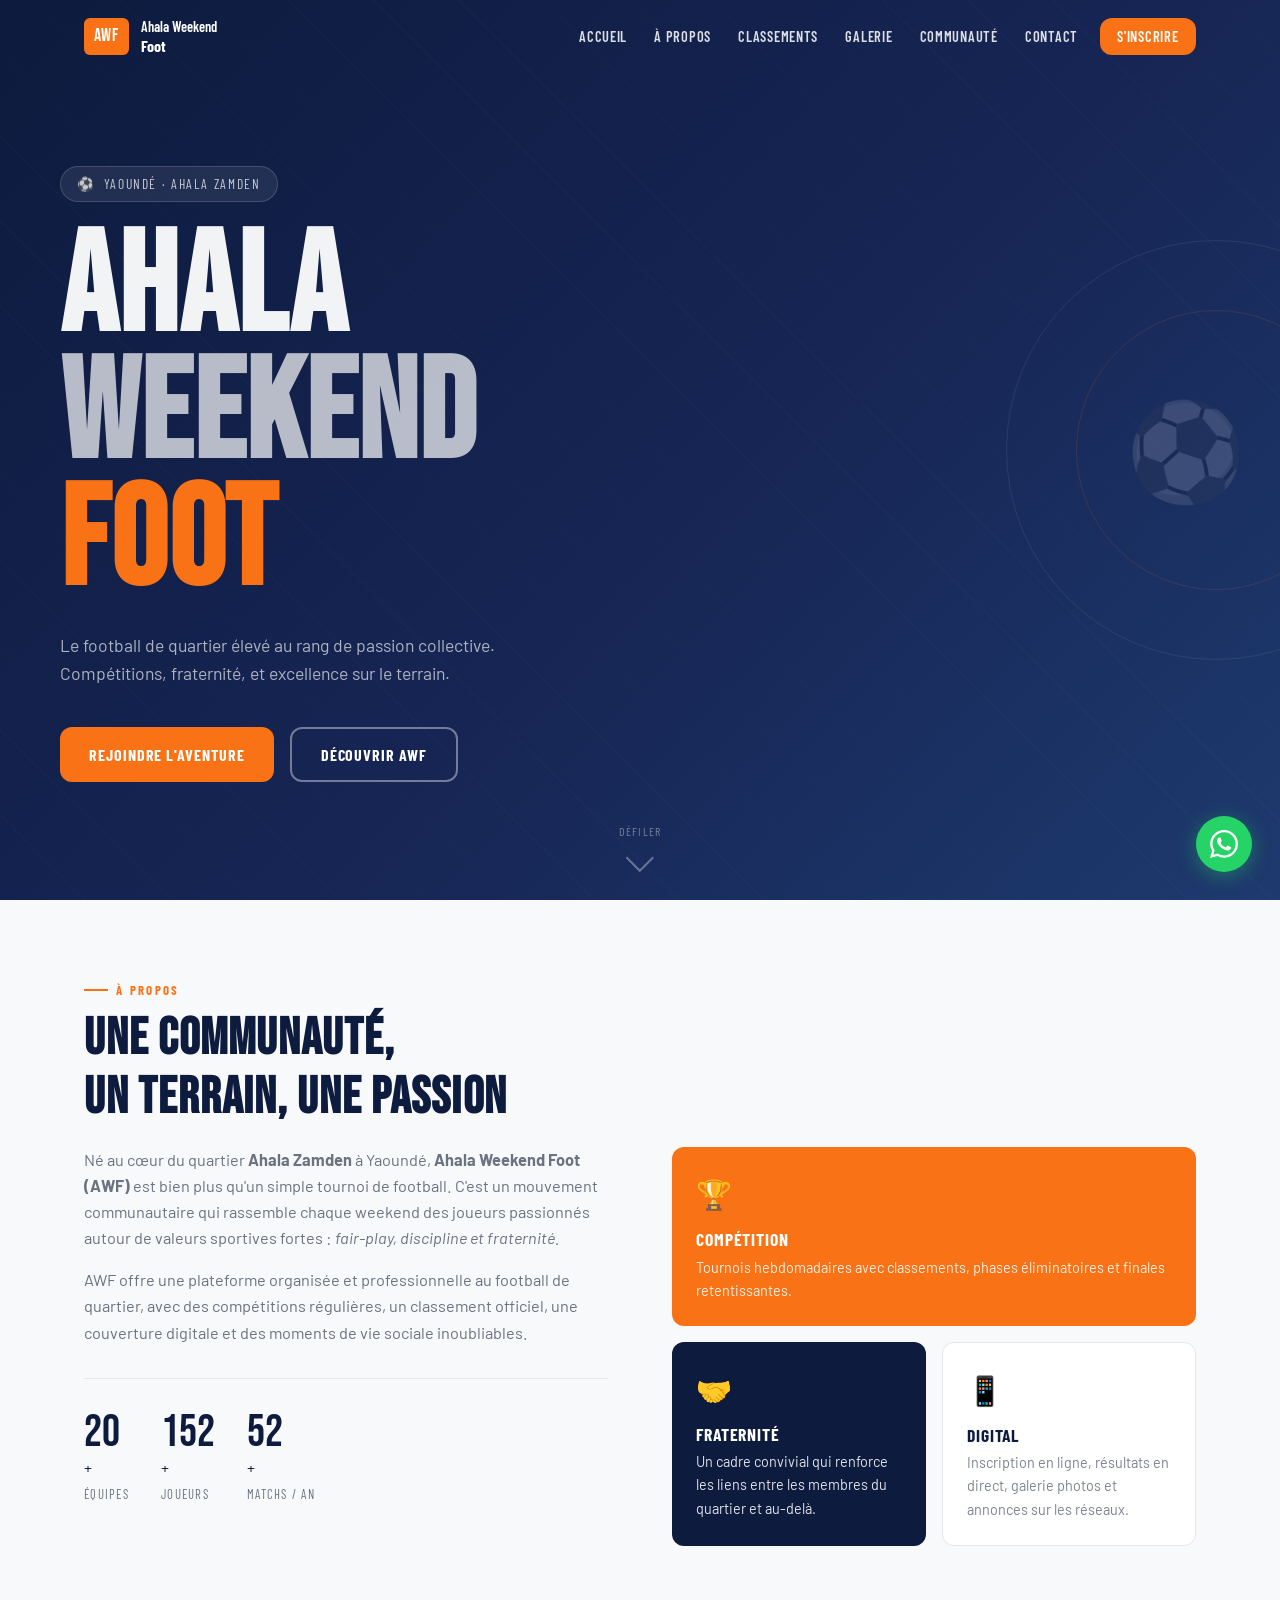
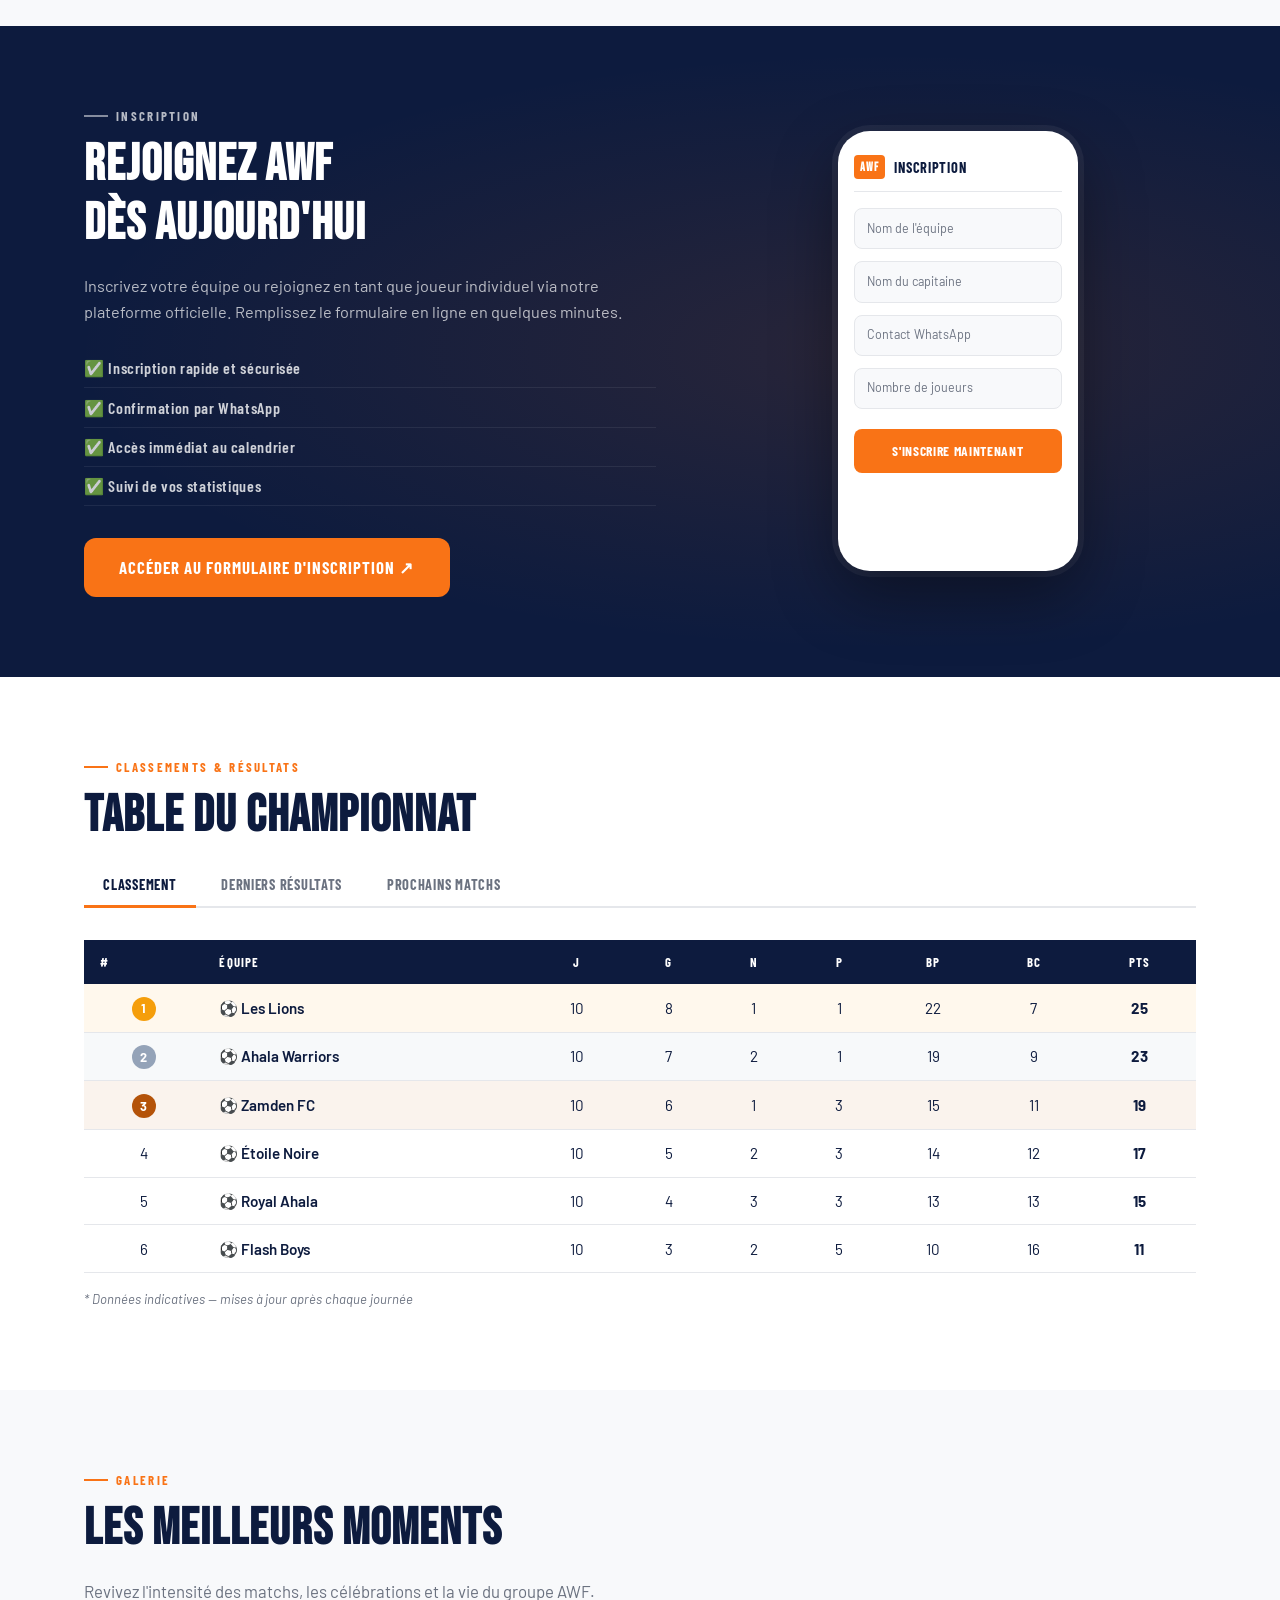
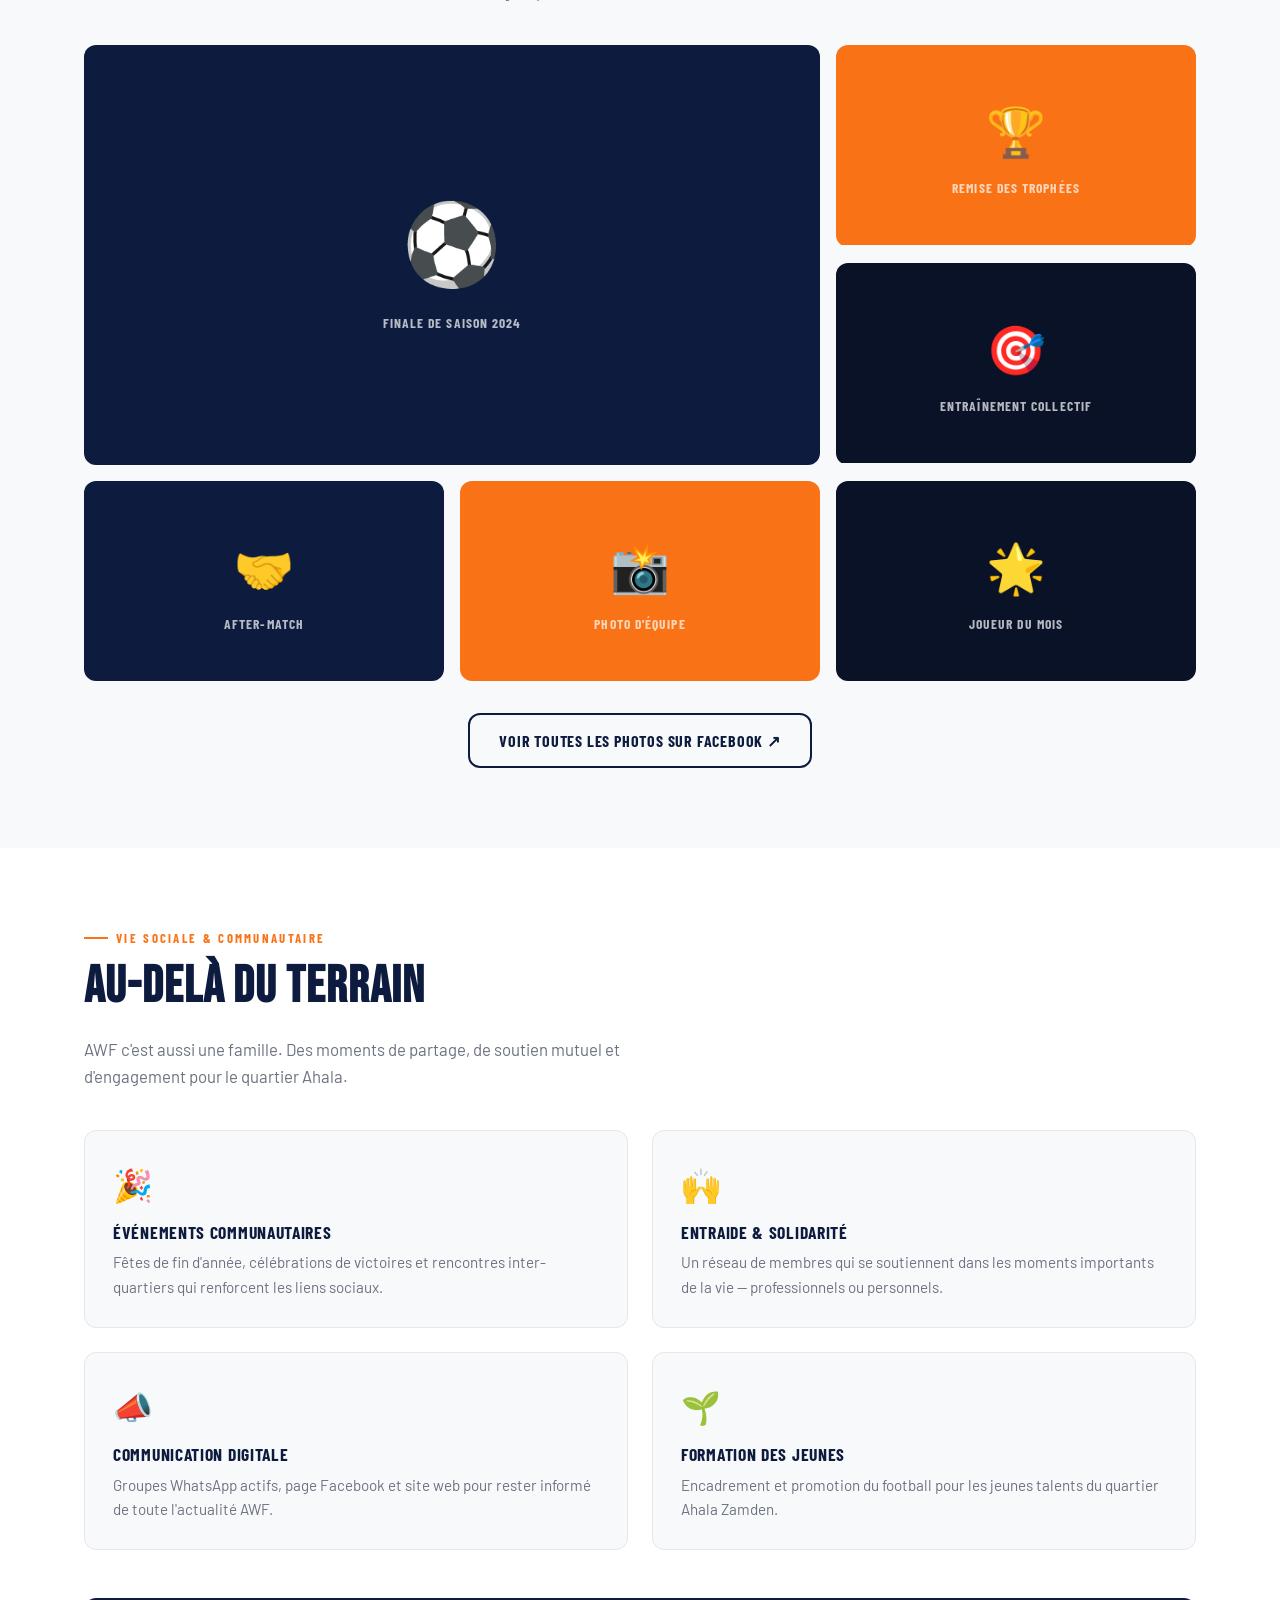
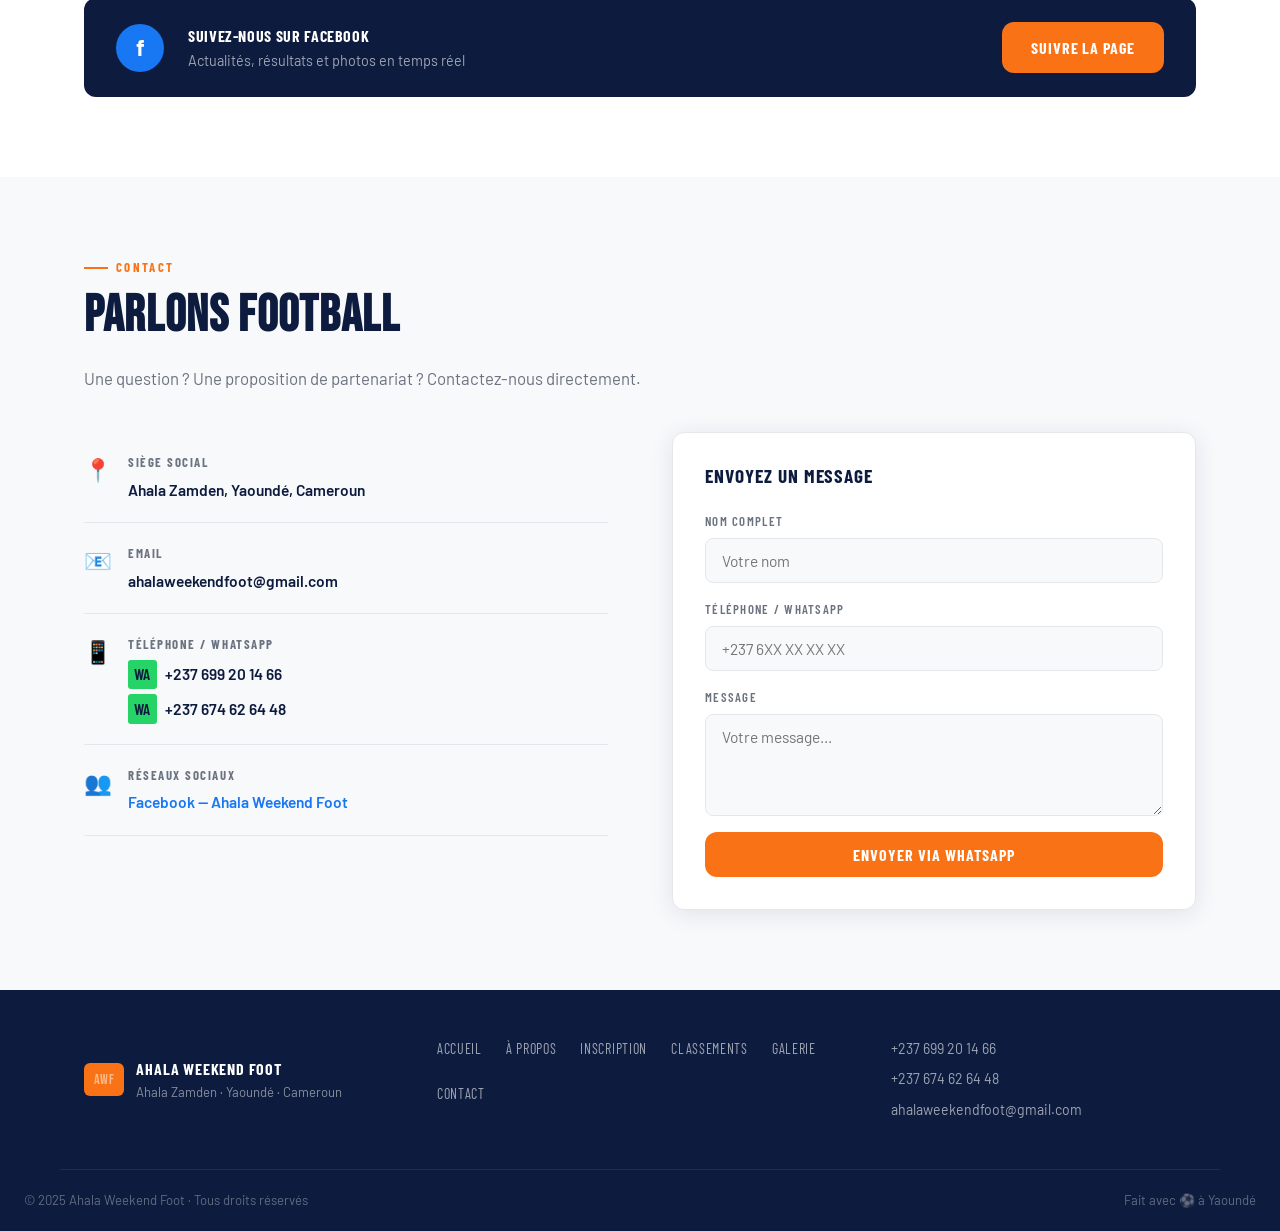
==== index.html @ 35e5940d "Add files via upload" ====
<!DOCTYPE html>
<html lang="fr">
<head>
  <meta charset="UTF-8" />
  <meta name="viewport" content="width=device-width, initial-scale=1.0" />
  <title>Ahala Weekend Foot — Football Communautaire à Yaoundé</title>
  <meta name="description" content="Ahala Weekend Foot – Tournoi de football communautaire au quartier Ahala Zamden, Yaoundé. Inscriptions ouvertes. Rejoignez notre communauté !" />
  <meta property="og:title" content="Ahala Weekend Foot" />
  <meta property="og:description" content="Football communautaire à Ahala Zamden, Yaoundé. Rejoignez la communauté AWF !" />
  <meta property="og:type" content="website" />
  <link rel="preconnect" href="https://fonts.googleapis.com" />
  <link rel="preconnect" href="https://fonts.gstatic.com" crossorigin />
  <link href="https://fonts.googleapis.com/css2?family=Bebas+Neue&family=Barlow:ital,wght@0,400;0,600;0,700;1,400&family=Barlow+Condensed:wght@400;600;700&display=swap" rel="stylesheet" />
  <link rel="stylesheet" href="style.css" />
</head>
<body>

  <!-- ===== NAV ===== -->
  <header class="nav-wrap" id="navbar">
    <div class="nav-inner">
      <a href="#accueil" class="nav-logo">
        <span class="logo-badge">AWF</span>
        <span class="logo-text">Ahala Weekend<br><strong>Foot</strong></span>
      </a>
      <button class="burger" id="burger" aria-label="Menu">
        <span></span><span></span><span></span>
      </button>
      <nav class="nav-links" id="navLinks">
        <a href="#accueil">Accueil</a>
        <a href="#apropos">À propos</a>
        <a href="#classements">Classements</a>
        <a href="#galerie">Galerie</a>
        <a href="#vie-sociale">Communauté</a>
        <a href="#contact">Contact</a>
        <a href="#inscription" class="nav-cta">S'inscrire</a>
      </nav>
    </div>
  </header>

  <!-- ===== HERO ===== -->
  <section class="hero" id="accueil">
    <div class="hero-bg-pattern"></div>
    <div class="hero-content">
      <div class="hero-eyebrow"><span>⚽</span> Yaoundé · Ahala Zamden</div>
      <h1 class="hero-title">
        <span class="line-1">AHALA</span>
        <span class="line-2">WEEKEND</span>
        <span class="line-3 accent">FOOT</span>
      </h1>
      <p class="hero-sub">Le football de quartier élevé au rang de passion collective.<br>Compétitions, fraternité, et excellence sur le terrain.</p>
      <div class="hero-actions">
        <a href="#inscription" class="btn-primary">Rejoindre l'aventure</a>
        <a href="#apropos" class="btn-ghost">Découvrir AWF</a>
      </div>
    </div>
    <div class="hero-deco">
      <div class="deco-circle c1"></div>
      <div class="deco-circle c2"></div>
      <div class="deco-ball">⚽</div>
    </div>
    <a href="#apropos" class="scroll-hint">
      <span>Défiler</span>
      <div class="scroll-arrow"></div>
    </a>
  </section>

  <!-- ===== À PROPOS ===== -->
  <section class="section apropos" id="apropos">
    <div class="container">
      <div class="section-label">À propos</div>
      <h2 class="section-title">Une communauté,<br>un terrain, une passion</h2>
      <div class="apropos-grid">
        <div class="apropos-text">
          <p>Né au cœur du quartier <strong>Ahala Zamden</strong> à Yaoundé, <strong>Ahala Weekend Foot (AWF)</strong> est bien plus qu'un simple tournoi de football. C'est un mouvement communautaire qui rassemble chaque weekend des joueurs passionnés autour de valeurs sportives fortes : <em>fair-play, discipline et fraternité.</em></p>
          <p>AWF offre une plateforme organisée et professionnelle au football de quartier, avec des compétitions régulières, un classement officiel, une couverture digitale et des moments de vie sociale inoubliables.</p>
          <div class="stats-row">
            <div class="stat">
              <span class="stat-num" data-target="20">0</span>+
              <span class="stat-label">Équipes</span>
            </div>
            <div class="stat">
              <span class="stat-num" data-target="200">0</span>+
              <span class="stat-label">Joueurs</span>
            </div>
            <div class="stat">
              <span class="stat-num" data-target="52">0</span>+
              <span class="stat-label">Matchs / an</span>
            </div>
          </div>
        </div>
        <div class="apropos-cards">
          <div class="info-card orange">
            <div class="card-icon">🏆</div>
            <h3>Compétition</h3>
            <p>Tournois hebdomadaires avec classements, phases éliminatoires et finales retentissantes.</p>
          </div>
          <div class="info-card navy">
            <div class="card-icon">🤝</div>
            <h3>Fraternité</h3>
            <p>Un cadre convivial qui renforce les liens entre les membres du quartier et au-delà.</p>
          </div>
          <div class="info-card light">
            <div class="card-icon">📱</div>
            <h3>Digital</h3>
            <p>Inscription en ligne, résultats en direct, galerie photos et annonces sur les réseaux.</p>
          </div>
        </div>
      </div>
    </div>
  </section>

  <!-- ===== INSCRIPTION ===== -->
  <section class="section inscription" id="inscription">
    <div class="inscription-bg"></div>
    <div class="container inscription-inner">
      <div class="inscription-text">
        <div class="section-label light">Inscription</div>
        <h2 class="section-title white">Rejoignez AWF<br>dès aujourd'hui</h2>
        <p class="white-sub">Inscrivez votre équipe ou rejoignez en tant que joueur individuel via notre plateforme officielle. Remplissez le formulaire en ligne en quelques minutes.</p>
        <ul class="inscription-list">
          <li>✅ Inscription rapide et sécurisée</li>
          <li>✅ Confirmation par WhatsApp</li>
          <li>✅ Accès immédiat au calendrier</li>
          <li>✅ Suivi de vos statistiques</li>
        </ul>
        <a href="https://awf-members-git-main-oliviermartial7-codes-projects.vercel.app/" target="_blank" rel="noopener" class="btn-primary large">
          Accéder au formulaire d'inscription ↗
        </a>
      </div>
      <div class="inscription-visual">
        <div class="phone-mockup">
          <div class="phone-screen">
            <div class="app-ui">
              <div class="app-header">
                <span class="app-logo-sm">AWF</span>
                <span>Inscription</span>
              </div>
              <div class="form-mock">
                <div class="field-mock"><span>Nom de l'équipe</span></div>
                <div class="field-mock"><span>Nom du capitaine</span></div>
                <div class="field-mock"><span>Contact WhatsApp</span></div>
                <div class="field-mock"><span>Nombre de joueurs</span></div>
                <div class="submit-mock">S'inscrire maintenant</div>
              </div>
            </div>
          </div>
        </div>
      </div>
    </div>
  </section>

  <!-- ===== CLASSEMENTS ===== -->
  <section class="section classements" id="classements">
    <div class="container">
      <div class="section-label">Classements & Résultats</div>
      <h2 class="section-title">Table du championnat</h2>
      <div class="tabs">
        <button class="tab active" data-tab="classement">Classement</button>
        <button class="tab" data-tab="resultats">Derniers résultats</button>
        <button class="tab" data-tab="prochain">Prochains matchs</button>
      </div>

      <!-- Classement -->
      <div class="tab-content active" id="tab-classement">
        <div class="table-wrap">
          <table class="standings-table">
            <thead>
              <tr>
                <th>#</th>
                <th>Équipe</th>
                <th>J</th>
                <th>G</th>
                <th>N</th>
                <th>P</th>
                <th>BP</th>
                <th>BC</th>
                <th>Pts</th>
              </tr>
            </thead>
            <tbody>
              <tr class="top1">
                <td><span class="rank gold">1</span></td>
                <td><span class="team-name">⚽ Les Lions</span></td>
                <td>10</td><td>8</td><td>1</td><td>1</td><td>22</td><td>7</td>
                <td><strong>25</strong></td>
              </tr>
              <tr class="top2">
                <td><span class="rank silver">2</span></td>
                <td><span class="team-name">⚽ Ahala Warriors</span></td>
                <td>10</td><td>7</td><td>2</td><td>1</td><td>19</td><td>9</td>
                <td><strong>23</strong></td>
              </tr>
              <tr class="top3">
                <td><span class="rank bronze">3</span></td>
                <td><span class="team-name">⚽ Zamden FC</span></td>
                <td>10</td><td>6</td><td>1</td><td>3</td><td>15</td><td>11</td>
                <td><strong>19</strong></td>
              </tr>
              <tr>
                <td>4</td>
                <td><span class="team-name">⚽ Étoile Noire</span></td>
                <td>10</td><td>5</td><td>2</td><td>3</td><td>14</td><td>12</td>
                <td><strong>17</strong></td>
              </tr>
              <tr>
                <td>5</td>
                <td><span class="team-name">⚽ Royal Ahala</span></td>
                <td>10</td><td>4</td><td>3</td><td>3</td><td>13</td><td>13</td>
                <td><strong>15</strong></td>
              </tr>
              <tr>
                <td>6</td>
                <td><span class="team-name">⚽ Flash Boys</span></td>
                <td>10</td><td>3</td><td>2</td><td>5</td><td>10</td><td>16</td>
                <td><strong>11</strong></td>
              </tr>
            </tbody>
          </table>
        </div>
        <p class="table-note">* Données indicatives — mises à jour après chaque journée</p>
      </div>

      <!-- Résultats -->
      <div class="tab-content" id="tab-resultats">
        <div class="results-grid">
          <div class="match-card result">
            <span class="match-date">Sam. 08 Mars 2025</span>
            <div class="match-score">
              <span class="team">Les Lions</span>
              <span class="score">3 — 1</span>
              <span class="team">Flash Boys</span>
            </div>
            <span class="match-status fini">Terminé</span>
          </div>
          <div class="match-card result">
            <span class="match-date">Sam. 08 Mars 2025</span>
            <div class="match-score">
              <span class="team">Zamden FC</span>
              <span class="score">2 — 2</span>
              <span class="team">Royal Ahala</span>
            </div>
            <span class="match-status fini">Terminé</span>
          </div>
          <div class="match-card result">
            <span class="match-date">Sam. 01 Mars 2025</span>
            <div class="match-score">
              <span class="team">Ahala Warriors</span>
              <span class="score">4 — 0</span>
              <span class="team">Étoile Noire</span>
            </div>
            <span class="match-status fini">Terminé</span>
          </div>
        </div>
      </div>

      <!-- Prochains matchs -->
      <div class="tab-content" id="tab-prochain">
        <div class="results-grid">
          <div class="match-card upcoming">
            <span class="match-date">Sam. 15 Mars 2025</span>
            <div class="match-score">
              <span class="team">Les Lions</span>
              <span class="score">vs</span>
              <span class="team">Ahala Warriors</span>
            </div>
            <span class="match-status avc">À venir · 16h00</span>
          </div>
          <div class="match-card upcoming">
            <span class="match-date">Sam. 15 Mars 2025</span>
            <div class="match-score">
              <span class="team">Étoile Noire</span>
              <span class="score">vs</span>
              <span class="team">Zamden FC</span>
            </div>
            <span class="match-status avc">À venir · 14h00</span>
          </div>
        </div>
      </div>
    </div>
  </section>

  <!-- ===== GALERIE ===== -->
  <section class="section galerie" id="galerie">
    <div class="container">
      <div class="section-label">Galerie</div>
      <h2 class="section-title">Les meilleurs moments</h2>
      <p class="section-sub">Revivez l'intensité des matchs, les célébrations et la vie du groupe AWF.</p>
      <div class="gallery-grid">
        <div class="gal-item large">
          <div class="gal-ph">
            <span class="gal-emoji">⚽</span>
            <span class="gal-caption">Finale de saison 2024</span>
          </div>
        </div>
        <div class="gal-item">
          <div class="gal-ph orange">
            <span class="gal-emoji">🏆</span>
            <span class="gal-caption">Remise des trophées</span>
          </div>
        </div>
        <div class="gal-item">
          <div class="gal-ph dark">
            <span class="gal-emoji">🎯</span>
            <span class="gal-caption">Entraînement collectif</span>
          </div>
        </div>
        <div class="gal-item">
          <div class="gal-ph">
            <span class="gal-emoji">🤝</span>
            <span class="gal-caption">After-match</span>
          </div>
        </div>
        <div class="gal-item">
          <div class="gal-ph orange">
            <span class="gal-emoji">📸</span>
            <span class="gal-caption">Photo d'équipe</span>
          </div>
        </div>
        <div class="gal-item">
          <div class="gal-ph dark">
            <span class="gal-emoji">🌟</span>
            <span class="gal-caption">Joueur du mois</span>
          </div>
        </div>
      </div>
      <div class="gallery-cta">
        <a href="https://www.facebook.com/share/1CoajaYNa3/" target="_blank" rel="noopener" class="btn-outline">
          Voir toutes les photos sur Facebook ↗
        </a>
      </div>
    </div>
  </section>

  <!-- ===== VIE SOCIALE ===== -->
  <section class="section vie-sociale" id="vie-sociale">
    <div class="container">
      <div class="section-label">Vie sociale & communautaire</div>
      <h2 class="section-title">Au-delà du terrain</h2>
      <p class="section-sub">AWF c'est aussi une famille. Des moments de partage, de soutien mutuel et d'engagement pour le quartier Ahala.</p>
      <div class="social-grid">
        <div class="social-card">
          <div class="social-icon">🎉</div>
          <h3>Événements communautaires</h3>
          <p>Fêtes de fin d'année, célébrations de victoires et rencontres inter-quartiers qui renforcent les liens sociaux.</p>
        </div>
        <div class="social-card">
          <div class="social-icon">🙌</div>
          <h3>Entraide & Solidarité</h3>
          <p>Un réseau de membres qui se soutiennent dans les moments importants de la vie — professionnels ou personnels.</p>
        </div>
        <div class="social-card">
          <div class="social-icon">📣</div>
          <h3>Communication digitale</h3>
          <p>Groupes WhatsApp actifs, page Facebook et site web pour rester informé de toute l'actualité AWF.</p>
        </div>
        <div class="social-card">
          <div class="social-icon">🌱</div>
          <h3>Formation des jeunes</h3>
          <p>Encadrement et promotion du football pour les jeunes talents du quartier Ahala Zamden.</p>
        </div>
      </div>
      <div class="fb-banner">
        <span class="fb-icon">f</span>
        <div class="fb-text">
          <strong>Suivez-nous sur Facebook</strong>
          <span>Actualités, résultats et photos en temps réel</span>
        </div>
        <a href="https://www.facebook.com/share/1CoajaYNa3/" target="_blank" rel="noopener" class="btn-primary">Suivre la page</a>
      </div>
    </div>
  </section>

  <!-- ===== CONTACT ===== -->
  <section class="section contact" id="contact">
    <div class="container">
      <div class="section-label">Contact</div>
      <h2 class="section-title">Parlons football</h2>
      <p class="section-sub">Une question ? Une proposition de partenariat ? Contactez-nous directement.</p>
      <div class="contact-grid">
        <div class="contact-info">
          <div class="contact-block">
            <div class="c-icon">📍</div>
            <div>
              <strong>Siège social</strong>
              <span>Ahala Zamden, Yaoundé, Cameroun</span>
            </div>
          </div>
          <div class="contact-block">
            <div class="c-icon">📧</div>
            <div>
              <strong>Email</strong>
              <a href="mailto:ahalaweekendfoot@gmail.com">ahalaweekendfoot@gmail.com</a>
            </div>
          </div>
          <div class="contact-block">
            <div class="c-icon">📱</div>
            <div>
              <strong>Téléphone / WhatsApp</strong>
              <a href="https://wa.me/237699201466" target="_blank" class="wa-link">
                <span class="wa-badge">WA</span> +237 699 20 14 66
              </a>
              <a href="https://wa.me/237674626448" target="_blank" class="wa-link">
                <span class="wa-badge">WA</span> +237 674 62 64 48
              </a>
            </div>
          </div>
          <div class="contact-block">
            <div class="c-icon">👥</div>
            <div>
              <strong>Réseaux sociaux</strong>
              <a href="https://www.facebook.com/share/1CoajaYNa3/" target="_blank" class="social-link fb">
                Facebook — Ahala Weekend Foot
              </a>
            </div>
          </div>
        </div>
        <div class="contact-form-area">
          <form class="contact-form" onsubmit="handleForm(event)">
            <h3>Envoyez un message</h3>
            <div class="form-group">
              <label>Nom complet</label>
              <input type="text" placeholder="Votre nom" required />
            </div>
            <div class="form-group">
              <label>Téléphone / WhatsApp</label>
              <input type="tel" placeholder="+237 6XX XX XX XX" />
            </div>
            <div class="form-group">
              <label>Message</label>
              <textarea rows="4" placeholder="Votre message..." required></textarea>
            </div>
            <button type="submit" class="btn-primary full-w">Envoyer via WhatsApp</button>
          </form>
        </div>
      </div>
    </div>
  </section>

  <!-- ===== FOOTER ===== -->
  <footer class="footer">
    <div class="container footer-inner">
      <div class="footer-brand">
        <span class="logo-badge sm">AWF</span>
        <div>
          <strong>Ahala Weekend Foot</strong>
          <span>Ahala Zamden · Yaoundé · Cameroun</span>
        </div>
      </div>
      <div class="footer-links">
        <a href="#accueil">Accueil</a>
        <a href="#apropos">À propos</a>
        <a href="#inscription">Inscription</a>
        <a href="#classements">Classements</a>
        <a href="#galerie">Galerie</a>
        <a href="#contact">Contact</a>
      </div>
      <div class="footer-contact">
        <a href="https://wa.me/237699201466" target="_blank">+237 699 20 14 66</a>
        <a href="https://wa.me/237674626448" target="_blank">+237 674 62 64 48</a>
        <a href="mailto:ahalaweekendfoot@gmail.com">ahalaweekendfoot@gmail.com</a>
      </div>
    </div>
    <div class="footer-bottom">
      <span>© 2025 Ahala Weekend Foot · Tous droits réservés</span>
      <span>Fait avec ⚽ à Yaoundé</span>
    </div>
  </footer>

  <!-- ===== WHATSAPP FLOATING BTN ===== -->
  <a href="https://wa.me/237699201466" class="wa-float" target="_blank" rel="noopener" title="Contactez-nous sur WhatsApp">
    <svg viewBox="0 0 24 24" fill="currentColor" width="28" height="28">
      <path d="M17.472 14.382c-.297-.149-1.758-.867-2.03-.967-.273-.099-.471-.148-.67.15-.197.297-.767.966-.94 1.164-.173.199-.347.223-.644.075-.297-.15-1.255-.463-2.39-1.475-.883-.788-1.48-1.761-1.653-2.059-.173-.297-.018-.458.13-.606.134-.133.298-.347.446-.52.149-.174.198-.298.298-.497.099-.198.05-.371-.025-.52-.075-.149-.669-1.612-.916-2.207-.242-.579-.487-.5-.669-.51-.173-.008-.371-.01-.57-.01-.198 0-.52.074-.792.372-.272.297-1.04 1.016-1.04 2.479 0 1.462 1.065 2.875 1.213 3.074.149.198 2.096 3.2 5.077 4.487.709.306 1.262.489 1.694.625.712.227 1.36.195 1.871.118.571-.085 1.758-.719 2.006-1.413.248-.694.248-1.289.173-1.413-.074-.124-.272-.198-.57-.347m-5.421 7.403h-.004a9.87 9.87 0 01-5.031-1.378l-.361-.214-3.741.982.998-3.648-.235-.374a9.86 9.86 0 01-1.51-5.26c.001-5.45 4.436-9.884 9.888-9.884 2.64 0 5.122 1.03 6.988 2.898a9.825 9.825 0 012.893 6.994c-.003 5.45-4.437 9.884-9.885 9.884m8.413-18.297A11.815 11.815 0 0012.05 0C5.495 0 .16 5.335.157 11.892c0 2.096.547 4.142 1.588 5.945L.057 24l6.305-1.654a11.882 11.882 0 005.683 1.448h.005c6.554 0 11.89-5.335 11.893-11.893a11.821 11.821 0 00-3.48-8.413z"/>
    </svg>
  </a>

  <script src="script.js"></script>
</body>
</html>
---- style.css ----
/* ===== VARIABLES & RESET ===== */
:root {
  --navy: #0d1b3e;
  --navy-light: #162554;
  --orange: #f97316;
  --orange-dark: #ea6a08;
  --white: #ffffff;
  --off-white: #f8f9fb;
  --gray: #6b7280;
  --gray-light: #e5e7eb;
  --gold: #f59e0b;
  --silver: #94a3b8;
  --bronze: #b45309;
  --green: #22c55e;
  --font-display: 'Bebas Neue', sans-serif;
  --font-cond: 'Barlow Condensed', sans-serif;
  --font-body: 'Barlow', sans-serif;
  --radius: 12px;
  --shadow: 0 4px 24px rgba(13,27,62,0.10);
  --shadow-lg: 0 12px 48px rgba(13,27,62,0.18);
  --transition: all 0.3s cubic-bezier(0.4,0,0.2,1);
}

*, *::before, *::after { box-sizing: border-box; margin: 0; padding: 0; }
html { scroll-behavior: smooth; }
body {
  font-family: var(--font-body);
  background: var(--white);
  color: var(--navy);
  line-height: 1.6;
  overflow-x: hidden;
}
a { text-decoration: none; color: inherit; }
img { max-width: 100%; display: block; }

/* ===== SCROLL BAR ===== */
::-webkit-scrollbar { width: 6px; }
::-webkit-scrollbar-track { background: var(--off-white); }
::-webkit-scrollbar-thumb { background: var(--orange); border-radius: 3px; }

/* ===== TYPOGRAPHY ===== */
h1, h2, h3 { line-height: 1.15; }
.section-label {
  font-family: var(--font-cond);
  font-size: 0.8rem;
  letter-spacing: 0.18em;
  text-transform: uppercase;
  color: var(--orange);
  font-weight: 700;
  margin-bottom: 0.6rem;
  display: flex;
  align-items: center;
  gap: 0.5rem;
}
.section-label::before {
  content: '';
  display: inline-block;
  width: 24px;
  height: 2px;
  background: var(--orange);
  flex-shrink: 0;
}
.section-label.light { color: rgba(255,255,255,0.7); }
.section-label.light::before { background: rgba(255,255,255,0.5); }
.section-title {
  font-family: var(--font-display);
  font-size: clamp(2rem, 4vw, 3.2rem);
  letter-spacing: 0.02em;
  color: var(--navy);
  margin-bottom: 1.2rem;
}
.section-title.white { color: var(--white); }
.section-sub {
  color: var(--gray);
  font-size: 1.05rem;
  max-width: 600px;
  margin-bottom: 2.5rem;
}

/* ===== LAYOUT ===== */
.container {
  max-width: 1160px;
  margin: 0 auto;
  padding: 0 1.5rem;
}
.section {
  padding: 5rem 0;
}

/* ===== BUTTONS ===== */
.btn-primary {
  display: inline-flex;
  align-items: center;
  gap: 0.4rem;
  background: var(--orange);
  color: var(--white);
  font-family: var(--font-cond);
  font-size: 1rem;
  font-weight: 700;
  letter-spacing: 0.06em;
  text-transform: uppercase;
  padding: 0.8rem 1.8rem;
  border-radius: var(--radius);
  border: none;
  cursor: pointer;
  transition: var(--transition);
}
.btn-primary:hover {
  background: var(--orange-dark);
  transform: translateY(-2px);
  box-shadow: 0 8px 24px rgba(249,115,22,0.35);
}
.btn-primary.large { padding: 1rem 2.2rem; font-size: 1.05rem; }
.btn-primary.full-w { width: 100%; justify-content: center; }

.btn-ghost {
  display: inline-flex;
  align-items: center;
  gap: 0.4rem;
  background: transparent;
  color: var(--white);
  font-family: var(--font-cond);
  font-size: 1rem;
  font-weight: 700;
  letter-spacing: 0.06em;
  text-transform: uppercase;
  padding: 0.8rem 1.8rem;
  border-radius: var(--radius);
  border: 2px solid rgba(255,255,255,0.4);
  cursor: pointer;
  transition: var(--transition);
}
.btn-ghost:hover {
  background: rgba(255,255,255,0.1);
  border-color: rgba(255,255,255,0.7);
}

.btn-outline {
  display: inline-flex;
  align-items: center;
  gap: 0.4rem;
  background: transparent;
  color: var(--navy);
  font-family: var(--font-cond);
  font-size: 1rem;
  font-weight: 700;
  letter-spacing: 0.05em;
  text-transform: uppercase;
  padding: 0.8rem 1.8rem;
  border-radius: var(--radius);
  border: 2px solid var(--navy);
  cursor: pointer;
  transition: var(--transition);
}
.btn-outline:hover {
  background: var(--navy);
  color: var(--white);
}

/* ===== NAVBAR ===== */
.nav-wrap {
  position: fixed;
  top: 0; left: 0; right: 0;
  z-index: 1000;
  padding: 1.1rem 0;
  transition: var(--transition);
  background: transparent;
}
.nav-wrap.scrolled {
  background: var(--white);
  box-shadow: 0 2px 20px rgba(13,27,62,0.1);
  padding: 0.8rem 0;
}
.nav-inner {
  max-width: 1160px;
  margin: 0 auto;
  padding: 0 1.5rem;
  display: flex;
  align-items: center;
  justify-content: space-between;
  gap: 1rem;
}
.nav-logo {
  display: flex;
  align-items: center;
  gap: 0.75rem;
  text-decoration: none;
}
.logo-badge {
  background: var(--orange);
  color: var(--white);
  font-family: var(--font-display);
  font-size: 1.1rem;
  letter-spacing: 0.05em;
  padding: 0.3rem 0.6rem;
  border-radius: 6px;
  flex-shrink: 0;
}
.logo-badge.sm { font-size: 0.9rem; }
.logo-text {
  font-family: var(--font-cond);
  font-size: 0.9rem;
  color: var(--white);
  line-height: 1.2;
  font-weight: 600;
  transition: color 0.3s;
}
.nav-wrap.scrolled .logo-text { color: var(--navy); }
.logo-text strong { display: block; font-size: 1rem; }

.nav-links {
  display: flex;
  align-items: center;
  gap: 0.2rem;
}
.nav-links a {
  font-family: var(--font-cond);
  font-weight: 600;
  font-size: 0.9rem;
  letter-spacing: 0.05em;
  text-transform: uppercase;
  color: rgba(255,255,255,0.85);
  padding: 0.4rem 0.75rem;
  border-radius: 6px;
  transition: var(--transition);
}
.nav-wrap.scrolled .nav-links a { color: var(--navy); }
.nav-links a:hover { background: rgba(249,115,22,0.12); color: var(--orange); }
.nav-links .nav-cta {
  background: var(--orange);
  color: var(--white) !important;
  padding: 0.45rem 1.1rem;
  margin-left: 0.4rem;
  border-radius: var(--radius);
}
.nav-links .nav-cta:hover {
  background: var(--orange-dark);
  color: var(--white) !important;
}
.burger {
  display: none;
  flex-direction: column;
  gap: 5px;
  background: none;
  border: none;
  cursor: pointer;
  padding: 0.4rem;
}
.burger span {
  display: block;
  width: 26px;
  height: 2px;
  background: var(--white);
  border-radius: 2px;
  transition: var(--transition);
}
.nav-wrap.scrolled .burger span { background: var(--navy); }

/* ===== HERO ===== */
.hero {
  min-height: 100vh;
  background: linear-gradient(135deg, var(--navy) 0%, var(--navy-light) 55%, #1e3a6e 100%);
  position: relative;
  display: flex;
  align-items: center;
  overflow: hidden;
  padding: 7rem 1.5rem 4rem;
}
.hero-bg-pattern {
  position: absolute;
  inset: 0;
  background-image:
    repeating-linear-gradient(
      45deg,
      rgba(255,255,255,0.015) 0px,
      rgba(255,255,255,0.015) 1px,
      transparent 1px,
      transparent 60px
    );
  pointer-events: none;
}
.hero-content {
  position: relative;
  z-index: 2;
  max-width: 1160px;
  margin: 0 auto;
  width: 100%;
}
.hero-eyebrow {
  display: inline-flex;
  align-items: center;
  gap: 0.5rem;
  background: rgba(255,255,255,0.08);
  border: 1px solid rgba(255,255,255,0.15);
  color: rgba(255,255,255,0.75);
  font-family: var(--font-cond);
  font-size: 0.85rem;
  letter-spacing: 0.12em;
  text-transform: uppercase;
  padding: 0.4rem 1rem;
  border-radius: 50px;
  margin-bottom: 1.5rem;
  animation: fadeDown 0.7s ease forwards;
}
.hero-title {
  display: flex;
  flex-direction: column;
  font-family: var(--font-display);
  font-size: clamp(4rem, 11vw, 9rem);
  line-height: 0.9;
  letter-spacing: 0.01em;
  margin-bottom: 1.5rem;
  animation: fadeUp 0.7s 0.1s ease both;
}
.hero-title .line-1 { color: rgba(255,255,255,0.95); }
.hero-title .line-2 { color: rgba(255,255,255,0.7); }
.hero-title .accent { color: var(--orange); }
.hero-sub {
  font-size: 1.1rem;
  color: rgba(255,255,255,0.65);
  max-width: 500px;
  margin-bottom: 2.5rem;
  animation: fadeUp 0.7s 0.2s ease both;
}
.hero-actions {
  display: flex;
  gap: 1rem;
  flex-wrap: wrap;
  animation: fadeUp 0.7s 0.3s ease both;
}
.hero-deco {
  position: absolute;
  right: 5%;
  top: 50%;
  transform: translateY(-50%);
  pointer-events: none;
}
.deco-circle {
  position: absolute;
  border-radius: 50%;
  border: 1.5px solid rgba(255,255,255,0.08);
}
.c1 { width: 420px; height: 420px; top: -210px; right: -210px; }
.c2 { width: 280px; height: 280px; top: -140px; right: -140px; border-color: rgba(249,115,22,0.15); }
.deco-ball {
  font-size: 6rem;
  position: absolute;
  top: -80px;
  right: -30px;
  opacity: 0.15;
  animation: spin 20s linear infinite;
}
@keyframes spin { to { transform: rotate(360deg); } }
.scroll-hint {
  position: absolute;
  bottom: 2rem;
  left: 50%;
  transform: translateX(-50%);
  display: flex;
  flex-direction: column;
  align-items: center;
  gap: 0.4rem;
  color: rgba(255,255,255,0.4);
  font-family: var(--font-cond);
  font-size: 0.75rem;
  letter-spacing: 0.1em;
  text-transform: uppercase;
  animation: fadeIn 1.5s 1s ease both;
}
.scroll-arrow {
  width: 20px;
  height: 20px;
  border-bottom: 2px solid rgba(255,255,255,0.35);
  border-right: 2px solid rgba(255,255,255,0.35);
  transform: rotate(45deg);
  animation: bounce 1.5s ease-in-out infinite;
}
@keyframes bounce {
  0%, 100% { transform: rotate(45deg) translateY(0); }
  50% { transform: rotate(45deg) translateY(5px); }
}

/* ===== À PROPOS ===== */
.apropos { background: var(--off-white); }
.apropos-grid {
  display: grid;
  grid-template-columns: 1fr 1fr;
  gap: 4rem;
  align-items: start;
}
.apropos-text p {
  color: var(--gray);
  margin-bottom: 1rem;
  font-size: 1.02rem;
}
.stats-row {
  display: flex;
  gap: 2rem;
  margin-top: 2rem;
  padding-top: 2rem;
  border-top: 1px solid var(--gray-light);
}
.stat {
  display: flex;
  flex-direction: column;
}
.stat-num {
  font-family: var(--font-display);
  font-size: 2.8rem;
  color: var(--navy);
  line-height: 1;
}
.stat-label {
  font-family: var(--font-cond);
  font-size: 0.8rem;
  letter-spacing: 0.1em;
  text-transform: uppercase;
  color: var(--gray);
  margin-top: 0.2rem;
}
.apropos-cards {
  display: grid;
  grid-template-columns: 1fr 1fr;
  gap: 1rem;
}
.info-card {
  padding: 1.5rem;
  border-radius: var(--radius);
  transition: var(--transition);
}
.info-card:hover { transform: translateY(-4px); box-shadow: var(--shadow-lg); }
.info-card.orange { background: var(--orange); color: var(--white); grid-column: span 2; }
.info-card.navy { background: var(--navy); color: var(--white); }
.info-card.light { background: var(--white); border: 1px solid var(--gray-light); }
.card-icon { font-size: 1.8rem; margin-bottom: 0.75rem; }
.info-card h3 {
  font-family: var(--font-cond);
  font-size: 1.1rem;
  font-weight: 700;
  letter-spacing: 0.05em;
  text-transform: uppercase;
  margin-bottom: 0.4rem;
}
.info-card.light h3 { color: var(--navy); }
.info-card.light p { color: var(--gray); }
.info-card p { font-size: 0.9rem; opacity: 0.88; }

/* ===== INSCRIPTION ===== */
.inscription {
  background: var(--navy);
  position: relative;
  overflow: hidden;
  padding: 5rem 0;
}
.inscription-bg {
  position: absolute;
  inset: 0;
  background-image: radial-gradient(ellipse at 70% 50%, rgba(249,115,22,0.12) 0%, transparent 65%);
}
.inscription-inner {
  display: grid;
  grid-template-columns: 1.2fr 1fr;
  gap: 4rem;
  align-items: center;
  position: relative;
  z-index: 1;
}
.white-sub { color: rgba(255,255,255,0.7); font-size: 1.02rem; margin-bottom: 1.5rem; }
.inscription-list {
  list-style: none;
  margin-bottom: 2rem;
}
.inscription-list li {
  color: rgba(255,255,255,0.8);
  font-family: var(--font-cond);
  font-size: 1rem;
  font-weight: 600;
  letter-spacing: 0.04em;
  padding: 0.4rem 0;
  border-bottom: 1px solid rgba(255,255,255,0.07);
}
/* Phone mockup */
.phone-mockup {
  width: 240px;
  height: 440px;
  background: var(--white);
  border-radius: 32px;
  box-shadow: 0 24px 64px rgba(0,0,0,0.4), 0 0 0 6px rgba(255,255,255,0.06);
  overflow: hidden;
  margin: 0 auto;
  position: relative;
}
.phone-screen { height: 100%; padding: 1.5rem 1rem; }
.app-ui { height: 100%; display: flex; flex-direction: column; gap: 1rem; }
.app-header {
  display: flex;
  align-items: center;
  gap: 0.6rem;
  padding-bottom: 0.75rem;
  border-bottom: 1px solid var(--gray-light);
  font-family: var(--font-cond);
  font-size: 0.9rem;
  font-weight: 700;
  color: var(--navy);
  text-transform: uppercase;
  letter-spacing: 0.05em;
}
.app-logo-sm {
  background: var(--orange);
  color: white;
  font-family: var(--font-display);
  font-size: 0.75rem;
  padding: 0.15rem 0.4rem;
  border-radius: 4px;
}
.form-mock { display: flex; flex-direction: column; gap: 0.75rem; }
.field-mock {
  background: var(--off-white);
  border: 1px solid var(--gray-light);
  border-radius: 8px;
  padding: 0.6rem 0.75rem;
  font-size: 0.78rem;
  color: var(--gray);
  font-family: var(--font-body);
}
.submit-mock {
  background: var(--orange);
  color: white;
  font-family: var(--font-cond);
  font-size: 0.85rem;
  font-weight: 700;
  text-align: center;
  padding: 0.7rem;
  border-radius: 8px;
  letter-spacing: 0.05em;
  text-transform: uppercase;
  margin-top: 0.5rem;
}

/* ===== CLASSEMENTS ===== */
.classements { background: var(--white); }
.tabs {
  display: flex;
  gap: 0.4rem;
  margin-bottom: 2rem;
  border-bottom: 2px solid var(--gray-light);
  padding-bottom: 0;
}
.tab {
  font-family: var(--font-cond);
  font-size: 0.9rem;
  font-weight: 700;
  letter-spacing: 0.05em;
  text-transform: uppercase;
  padding: 0.7rem 1.2rem;
  background: none;
  border: none;
  cursor: pointer;
  color: var(--gray);
  border-bottom: 3px solid transparent;
  margin-bottom: -2px;
  transition: var(--transition);
}
.tab.active, .tab:hover { color: var(--navy); border-bottom-color: var(--orange); }
.tab-content { display: none; }
.tab-content.active { display: block; }
.table-wrap { overflow-x: auto; }
.standings-table {
  width: 100%;
  border-collapse: collapse;
  font-size: 0.95rem;
}
.standings-table th {
  background: var(--navy);
  color: var(--white);
  font-family: var(--font-cond);
  font-size: 0.8rem;
  letter-spacing: 0.08em;
  text-transform: uppercase;
  padding: 0.75rem 1rem;
  text-align: center;
}
.standings-table th:first-child, .standings-table th:nth-child(2) { text-align: left; }
.standings-table td {
  padding: 0.7rem 1rem;
  text-align: center;
  border-bottom: 1px solid var(--gray-light);
}
.standings-table td:nth-child(2) { text-align: left; }
.standings-table tr:hover { background: var(--off-white); }
.standings-table tr.top1 td { background: rgba(245,158,11,0.07); }
.standings-table tr.top2 td { background: rgba(148,163,184,0.07); }
.standings-table tr.top3 td { background: rgba(180,83,9,0.07); }
.rank { display: inline-flex; width: 24px; height: 24px; align-items: center; justify-content: center; border-radius: 50%; font-weight: 700; font-size: 0.8rem; }
.rank.gold { background: var(--gold); color: white; }
.rank.silver { background: var(--silver); color: white; }
.rank.bronze { background: var(--bronze); color: white; }
.team-name { font-weight: 600; }
.table-note { color: var(--gray); font-size: 0.82rem; margin-top: 1rem; font-style: italic; }

/* Match cards */
.results-grid { display: grid; grid-template-columns: repeat(auto-fill, minmax(300px, 1fr)); gap: 1.2rem; }
.match-card {
  background: var(--off-white);
  border: 1px solid var(--gray-light);
  border-radius: var(--radius);
  padding: 1.25rem;
  display: flex;
  flex-direction: column;
  gap: 0.75rem;
  transition: var(--transition);
}
.match-card:hover { box-shadow: var(--shadow); transform: translateY(-2px); }
.match-card.upcoming { border-left: 4px solid var(--orange); }
.match-date { font-family: var(--font-cond); font-size: 0.8rem; letter-spacing: 0.08em; text-transform: uppercase; color: var(--gray); }
.match-score { display: flex; align-items: center; justify-content: space-between; gap: 0.5rem; }
.match-score .team { font-family: var(--font-cond); font-size: 1rem; font-weight: 700; color: var(--navy); }
.match-score .score { font-family: var(--font-display); font-size: 1.5rem; color: var(--navy); min-width: 60px; text-align: center; }
.match-status { font-family: var(--font-cond); font-size: 0.78rem; font-weight: 700; letter-spacing: 0.08em; text-transform: uppercase; padding: 0.25rem 0.6rem; border-radius: 4px; align-self: flex-start; }
.match-status.fini { background: rgba(34,197,94,0.12); color: var(--green); }
.match-status.avc { background: rgba(249,115,22,0.12); color: var(--orange); }

/* ===== GALERIE ===== */
.galerie { background: var(--off-white); }
.gallery-grid {
  display: grid;
  grid-template-columns: repeat(3, 1fr);
  grid-template-rows: auto;
  gap: 1rem;
  margin-bottom: 2rem;
}
.gal-item { border-radius: var(--radius); overflow: hidden; cursor: pointer; }
.gal-item.large { grid-column: span 2; grid-row: span 2; }
.gal-ph {
  background: var(--navy);
  height: 200px;
  display: flex;
  flex-direction: column;
  align-items: center;
  justify-content: center;
  gap: 0.5rem;
  transition: var(--transition);
  position: relative;
  overflow: hidden;
}
.gal-item.large .gal-ph { height: 420px; }
.gal-ph.orange { background: var(--orange); }
.gal-ph.dark { background: #0a1228; }
.gal-ph::after {
  content: '';
  position: absolute;
  inset: 0;
  background: rgba(0,0,0,0);
  transition: var(--transition);
}
.gal-item:hover .gal-ph::after { background: rgba(0,0,0,0.2); }
.gal-emoji { font-size: 3rem; position: relative; z-index: 1; }
.gal-item.large .gal-emoji { font-size: 5rem; }
.gal-caption {
  font-family: var(--font-cond);
  font-size: 0.85rem;
  font-weight: 700;
  letter-spacing: 0.08em;
  text-transform: uppercase;
  color: rgba(255,255,255,0.7);
  position: relative;
  z-index: 1;
}
.gallery-cta { text-align: center; }

/* ===== VIE SOCIALE ===== */
.vie-sociale { background: var(--white); }
.social-grid {
  display: grid;
  grid-template-columns: repeat(2, 1fr);
  gap: 1.5rem;
  margin-bottom: 3rem;
}
.social-card {
  background: var(--off-white);
  border: 1px solid var(--gray-light);
  border-radius: var(--radius);
  padding: 1.75rem;
  transition: var(--transition);
}
.social-card:hover {
  border-color: var(--orange);
  box-shadow: var(--shadow);
  transform: translateY(-3px);
}
.social-icon { font-size: 2rem; margin-bottom: 0.75rem; }
.social-card h3 {
  font-family: var(--font-cond);
  font-size: 1.1rem;
  font-weight: 700;
  letter-spacing: 0.04em;
  text-transform: uppercase;
  color: var(--navy);
  margin-bottom: 0.5rem;
}
.social-card p { color: var(--gray); font-size: 0.95rem; }
.fb-banner {
  background: var(--navy);
  border-radius: var(--radius);
  padding: 1.5rem 2rem;
  display: flex;
  align-items: center;
  gap: 1.5rem;
  flex-wrap: wrap;
}
.fb-icon {
  width: 48px;
  height: 48px;
  background: #1877f2;
  color: white;
  border-radius: 50%;
  display: flex;
  align-items: center;
  justify-content: center;
  font-weight: 700;
  font-size: 1.4rem;
  flex-shrink: 0;
}
.fb-text {
  flex: 1;
  display: flex;
  flex-direction: column;
}
.fb-text strong { color: var(--white); font-size: 1rem; font-family: var(--font-cond); letter-spacing: 0.04em; text-transform: uppercase; }
.fb-text span { color: rgba(255,255,255,0.6); font-size: 0.9rem; }

/* ===== CONTACT ===== */
.contact { background: var(--off-white); }
.contact-grid {
  display: grid;
  grid-template-columns: 1fr 1fr;
  gap: 4rem;
  align-items: start;
}
.contact-block {
  display: flex;
  align-items: flex-start;
  gap: 1rem;
  padding: 1.25rem 0;
  border-bottom: 1px solid var(--gray-light);
}
.c-icon { font-size: 1.4rem; flex-shrink: 0; }
.contact-block > div {
  display: flex;
  flex-direction: column;
  gap: 0.3rem;
}
.contact-block strong {
  font-family: var(--font-cond);
  font-size: 0.8rem;
  letter-spacing: 0.12em;
  text-transform: uppercase;
  color: var(--gray);
  font-weight: 700;
}
.contact-block a, .contact-block span {
  color: var(--navy);
  font-size: 0.97rem;
  font-weight: 600;
  transition: color 0.2s;
}
.contact-block a:hover { color: var(--orange); }
.wa-link {
  display: flex;
  align-items: center;
  gap: 0.5rem;
}
.wa-badge {
  background: #25d366;
  color: white;
  font-size: 0.65rem;
  font-weight: 700;
  padding: 0.15rem 0.35rem;
  border-radius: 3px;
  font-family: var(--font-cond);
  letter-spacing: 0.05em;
}
.social-link.fb { color: #1877f2; }

/* Contact form */
.contact-form-area {
  background: var(--white);
  border: 1px solid var(--gray-light);
  border-radius: var(--radius);
  padding: 2rem;
  box-shadow: var(--shadow);
}
.contact-form h3 {
  font-family: var(--font-cond);
  font-size: 1.2rem;
  font-weight: 700;
  letter-spacing: 0.05em;
  text-transform: uppercase;
  color: var(--navy);
  margin-bottom: 1.5rem;
}
.form-group { display: flex; flex-direction: column; gap: 0.4rem; margin-bottom: 1rem; }
.form-group label {
  font-family: var(--font-cond);
  font-size: 0.8rem;
  letter-spacing: 0.1em;
  text-transform: uppercase;
  color: var(--gray);
  font-weight: 600;
}
.form-group input,
.form-group textarea {
  background: var(--off-white);
  border: 1.5px solid var(--gray-light);
  border-radius: 8px;
  padding: 0.75rem 1rem;
  font-family: var(--font-body);
  font-size: 0.97rem;
  color: var(--navy);
  outline: none;
  transition: border-color 0.2s;
  resize: vertical;
}
.form-group input:focus,
.form-group textarea:focus { border-color: var(--orange); }

/* ===== FOOTER ===== */
.footer { background: var(--navy); padding: 3rem 0 0; }
.footer-inner {
  display: grid;
  grid-template-columns: 1.5fr 2fr 1.5fr;
  gap: 3rem;
  padding-bottom: 3rem;
  border-bottom: 1px solid rgba(255,255,255,0.08);
}
.footer-brand { display: flex; align-items: center; gap: 0.75rem; }
.footer-brand > div { display: flex; flex-direction: column; }
.footer-brand strong { color: var(--white); font-family: var(--font-cond); font-size: 1rem; letter-spacing: 0.05em; text-transform: uppercase; }
.footer-brand span { color: rgba(255,255,255,0.5); font-size: 0.82rem; }
.footer-links { display: flex; flex-wrap: wrap; gap: 0.5rem 1.5rem; align-items: flex-start; }
.footer-links a { color: rgba(255,255,255,0.6); font-family: var(--font-cond); font-size: 0.88rem; letter-spacing: 0.05em; text-transform: uppercase; transition: color 0.2s; }
.footer-links a:hover { color: var(--orange); }
.footer-contact { display: flex; flex-direction: column; gap: 0.5rem; }
.footer-contact a { color: rgba(255,255,255,0.6); font-size: 0.88rem; transition: color 0.2s; }
.footer-contact a:hover { color: var(--orange); }
.footer-bottom {
  padding: 1.25rem 1.5rem;
  display: flex;
  justify-content: space-between;
  align-items: center;
  flex-wrap: wrap;
  gap: 0.5rem;
}
.footer-bottom span { color: rgba(255,255,255,0.35); font-size: 0.82rem; }

/* ===== WHATSAPP FLOAT ===== */
.wa-float {
  position: fixed;
  bottom: 1.75rem;
  right: 1.75rem;
  width: 56px;
  height: 56px;
  background: #25d366;
  color: white;
  border-radius: 50%;
  display: flex;
  align-items: center;
  justify-content: center;
  box-shadow: 0 4px 20px rgba(37,211,102,0.4);
  z-index: 999;
  transition: var(--transition);
}
.wa-float:hover { transform: scale(1.12); box-shadow: 0 8px 30px rgba(37,211,102,0.5); }

/* ===== ANIMATIONS ===== */
@keyframes fadeUp {
  from { opacity: 0; transform: translateY(20px); }
  to { opacity: 1; transform: translateY(0); }
}
@keyframes fadeDown {
  from { opacity: 0; transform: translateY(-10px); }
  to { opacity: 1; transform: translateY(0); }
}
@keyframes fadeIn {
  from { opacity: 0; }
  to { opacity: 1; }
}
.reveal {
  opacity: 0;
  transform: translateY(28px);
  transition: opacity 0.6s ease, transform 0.6s ease;
}
.reveal.visible {
  opacity: 1;
  transform: translateY(0);
}

/* ===== RESPONSIVE ===== */
@media (max-width: 900px) {
  .apropos-grid { grid-template-columns: 1fr; gap: 2.5rem; }
  .inscription-inner { grid-template-columns: 1fr; }
  .phone-mockup { display: none; }
  .contact-grid { grid-template-columns: 1fr; gap: 2rem; }
  .footer-inner { grid-template-columns: 1fr 1fr; gap: 2rem; }
  .social-grid { grid-template-columns: 1fr; }
}
@media (max-width: 768px) {
  .nav-links {
    display: none;
    position: fixed;
    top: 0; left: 0; right: 0; bottom: 0;
    background: var(--navy);
    flex-direction: column;
    align-items: center;
    justify-content: center;
    gap: 1.2rem;
    z-index: 999;
  }
  .nav-links.open { display: flex; }
  .nav-links a { font-size: 1.3rem; color: rgba(255,255,255,0.8); }
  .nav-links .nav-cta { font-size: 1.1rem; }
  .burger { display: flex; z-index: 1000; position: relative; }
  .gallery-grid { grid-template-columns: 1fr 1fr; }
  .gal-item.large { grid-column: span 2; }
  .footer-inner { grid-template-columns: 1fr; gap: 1.5rem; }
  .hero-title { font-size: clamp(3.5rem, 15vw, 7rem); }
}
@media (max-width: 480px) {
  .section { padding: 3.5rem 0; }
  .stats-row { gap: 1.2rem; }
  .apropos-cards { grid-template-columns: 1fr; }
  .info-card.orange { grid-column: span 1; }
  .gallery-grid { grid-template-columns: 1fr; }
  .gal-item.large { grid-column: span 1; }
  .footer-bottom { justify-content: center; text-align: center; }
}
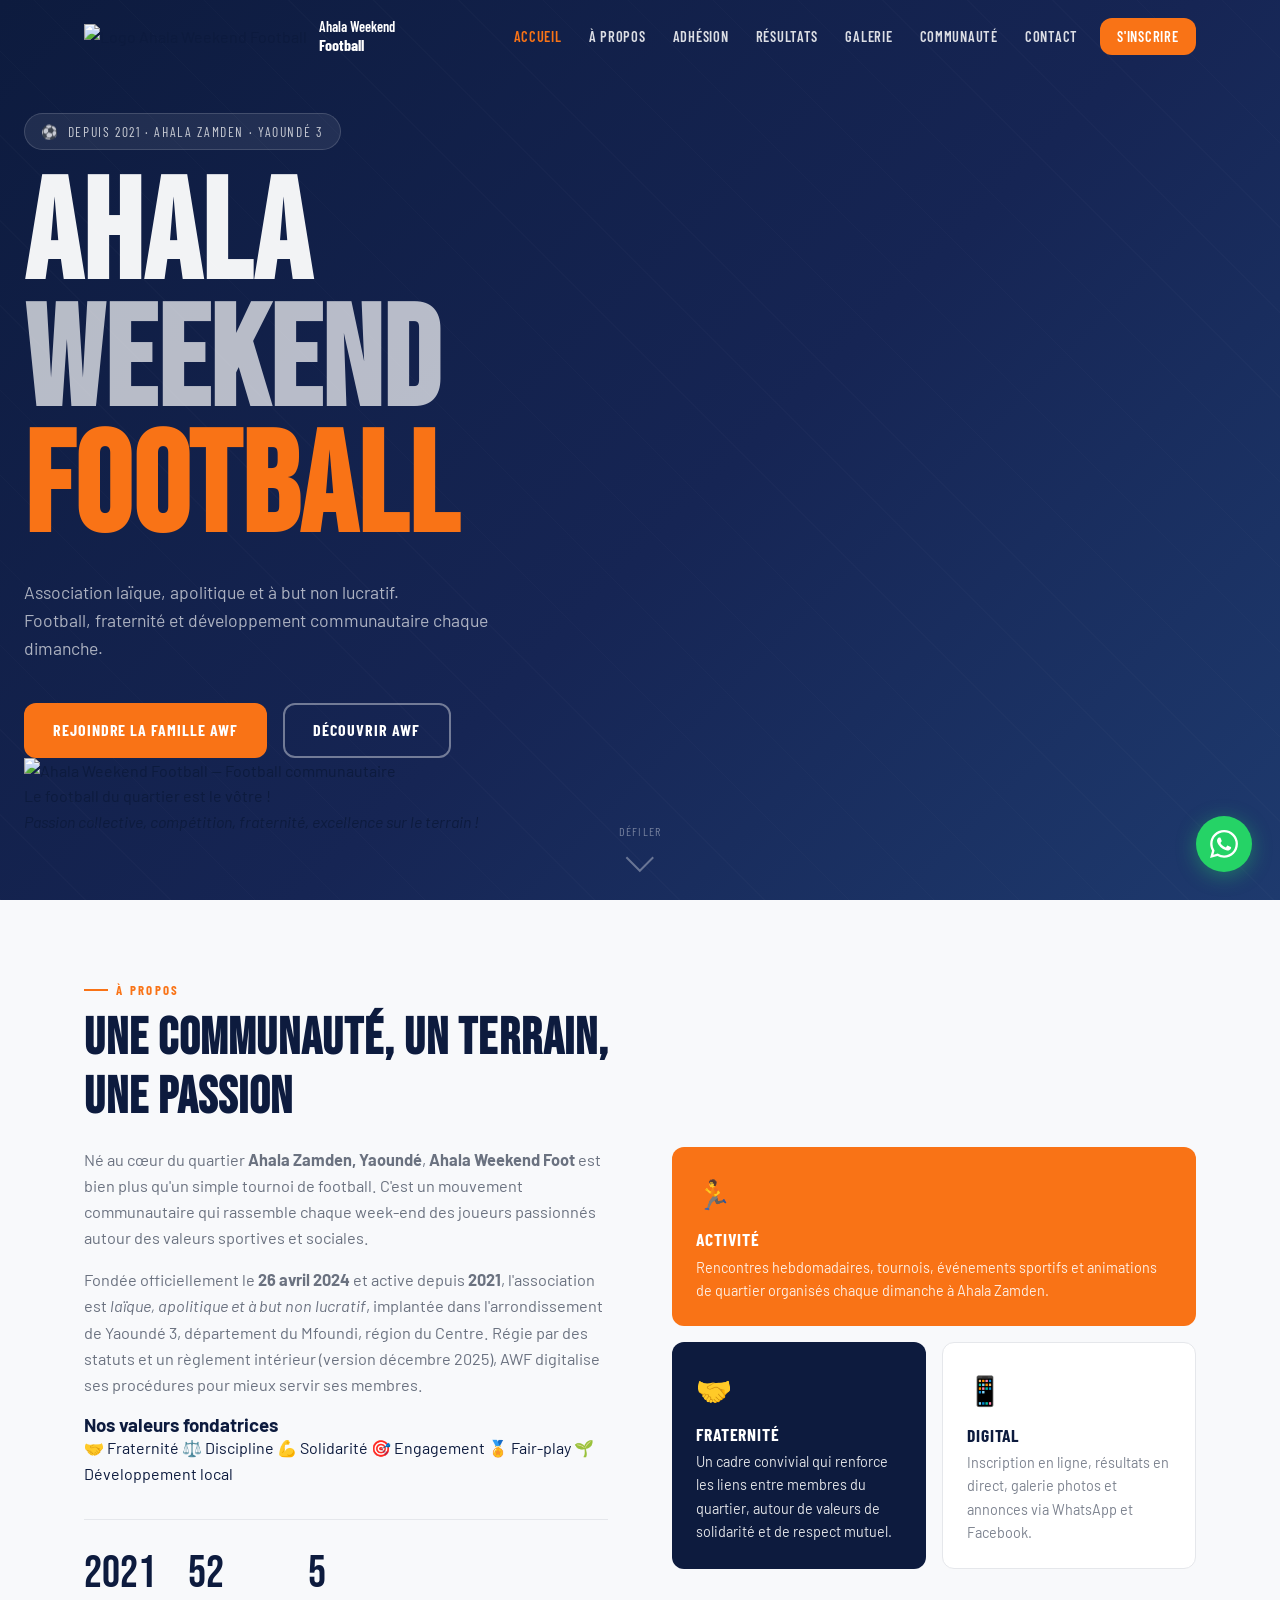
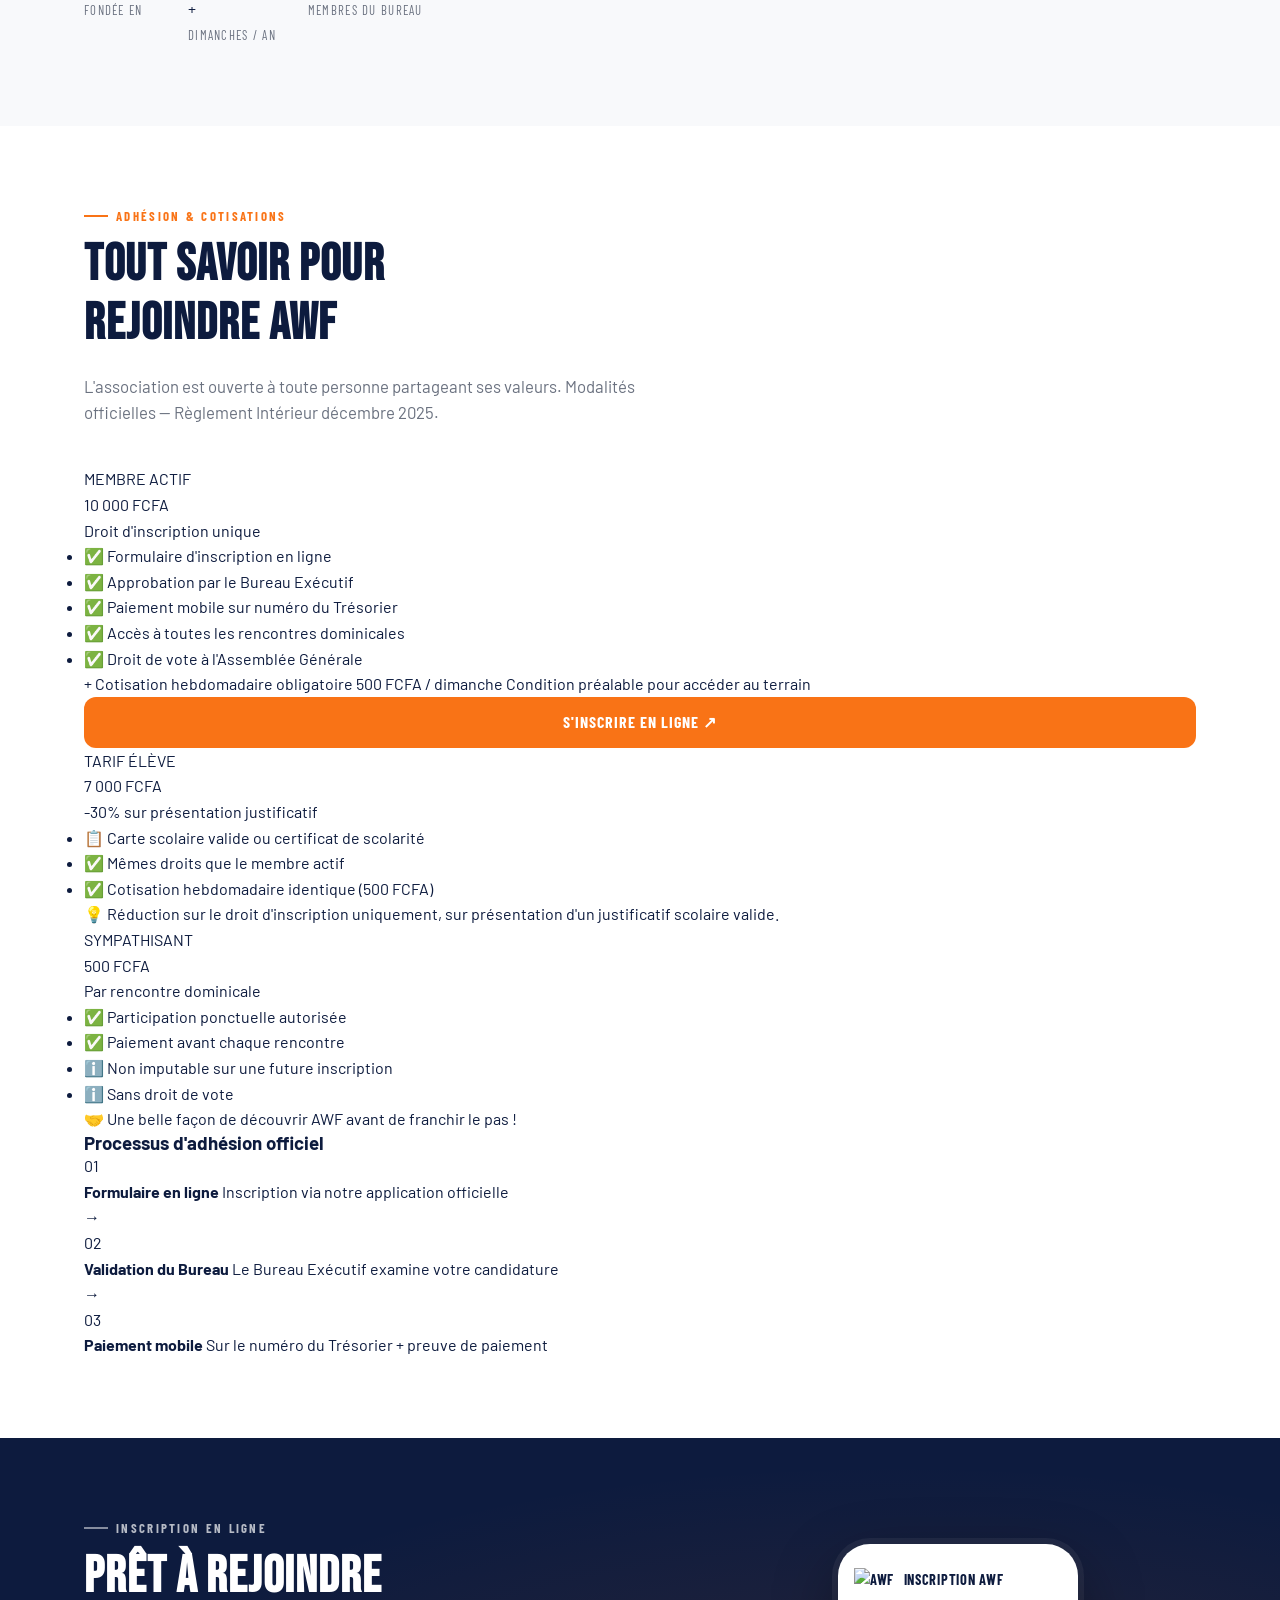
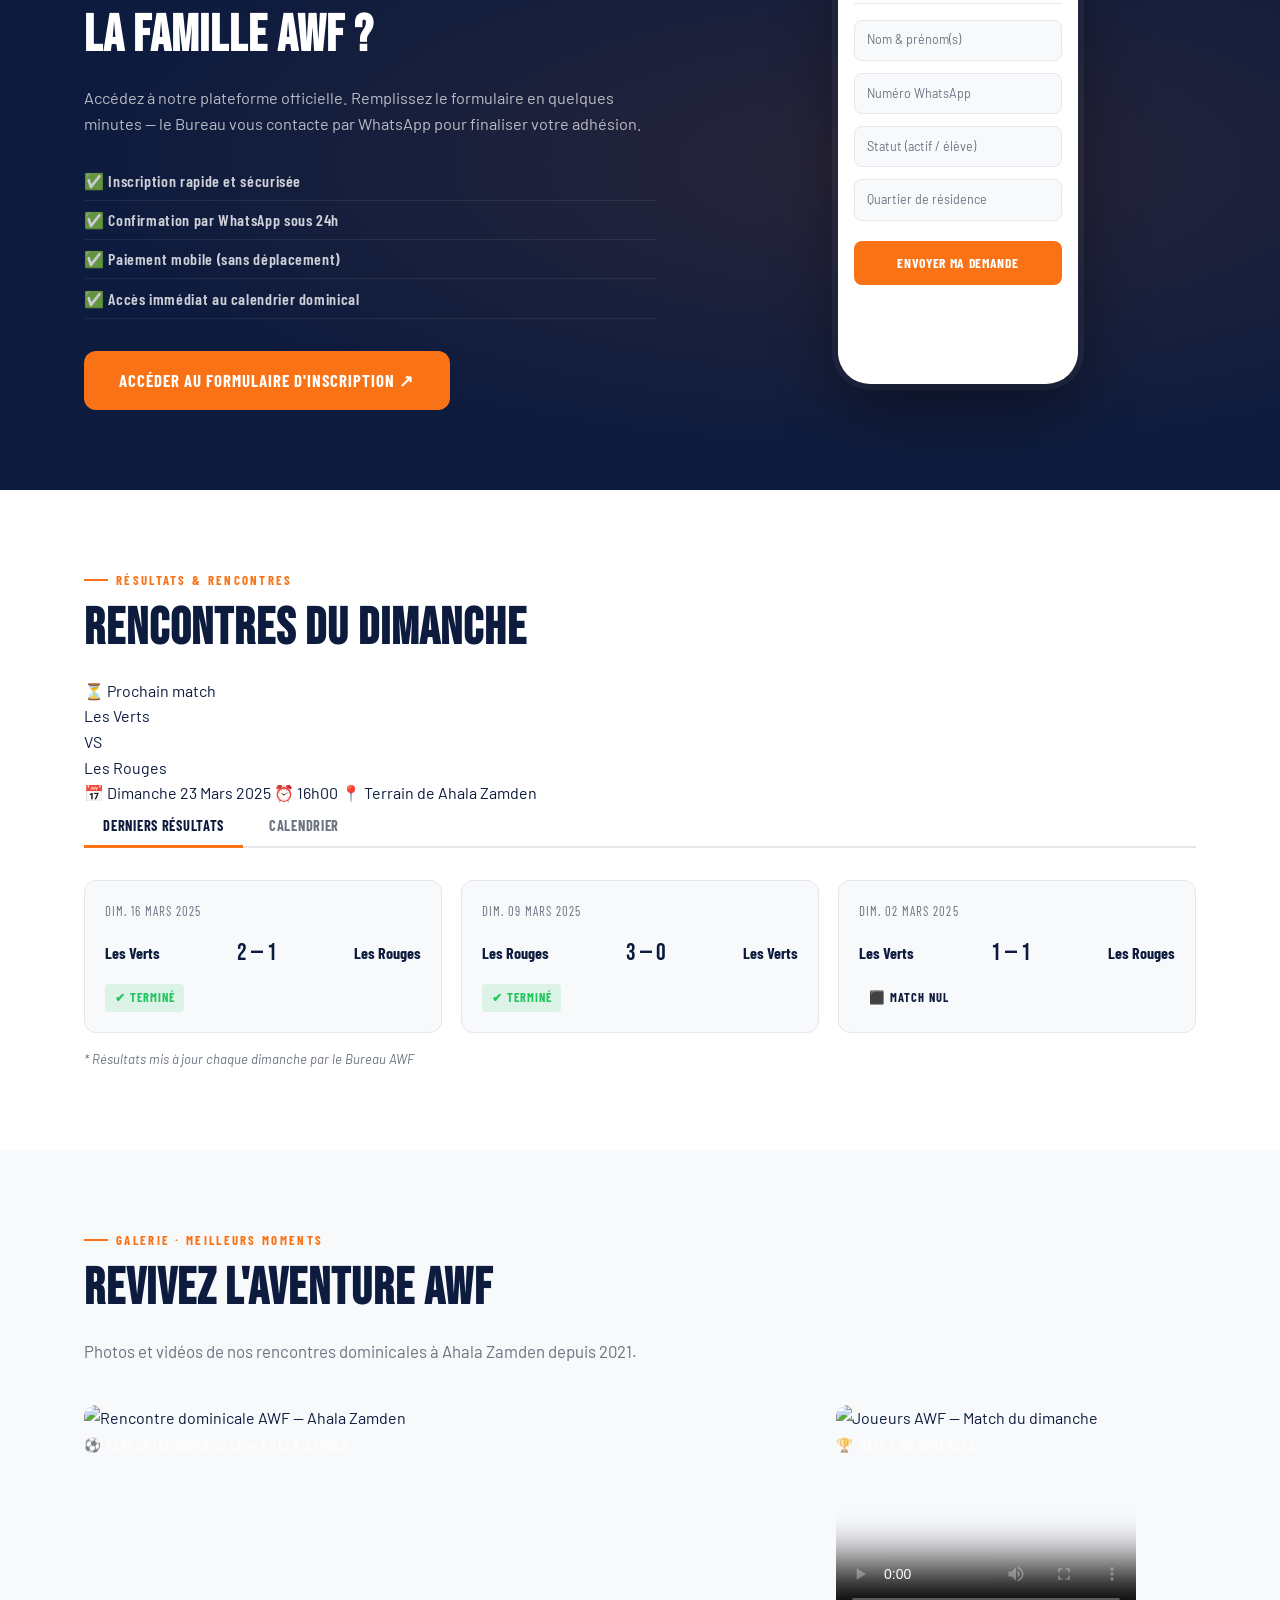
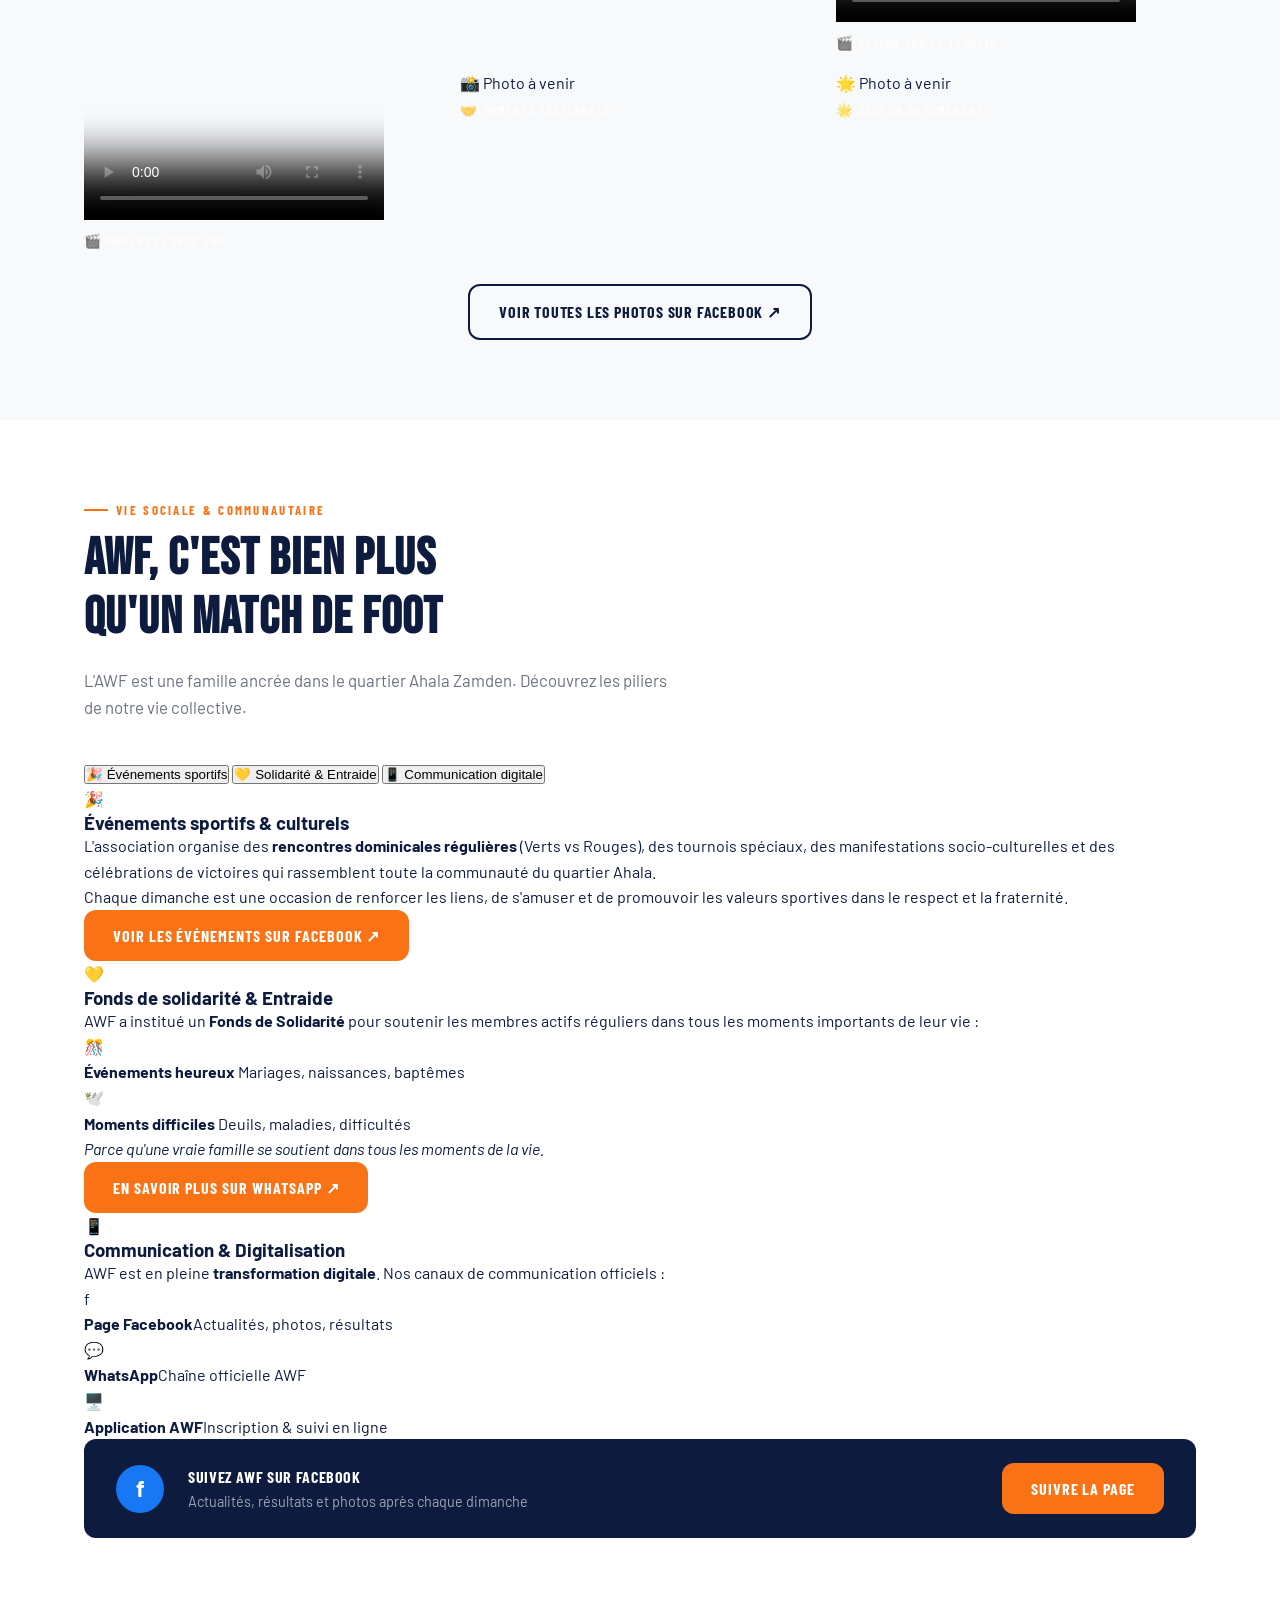
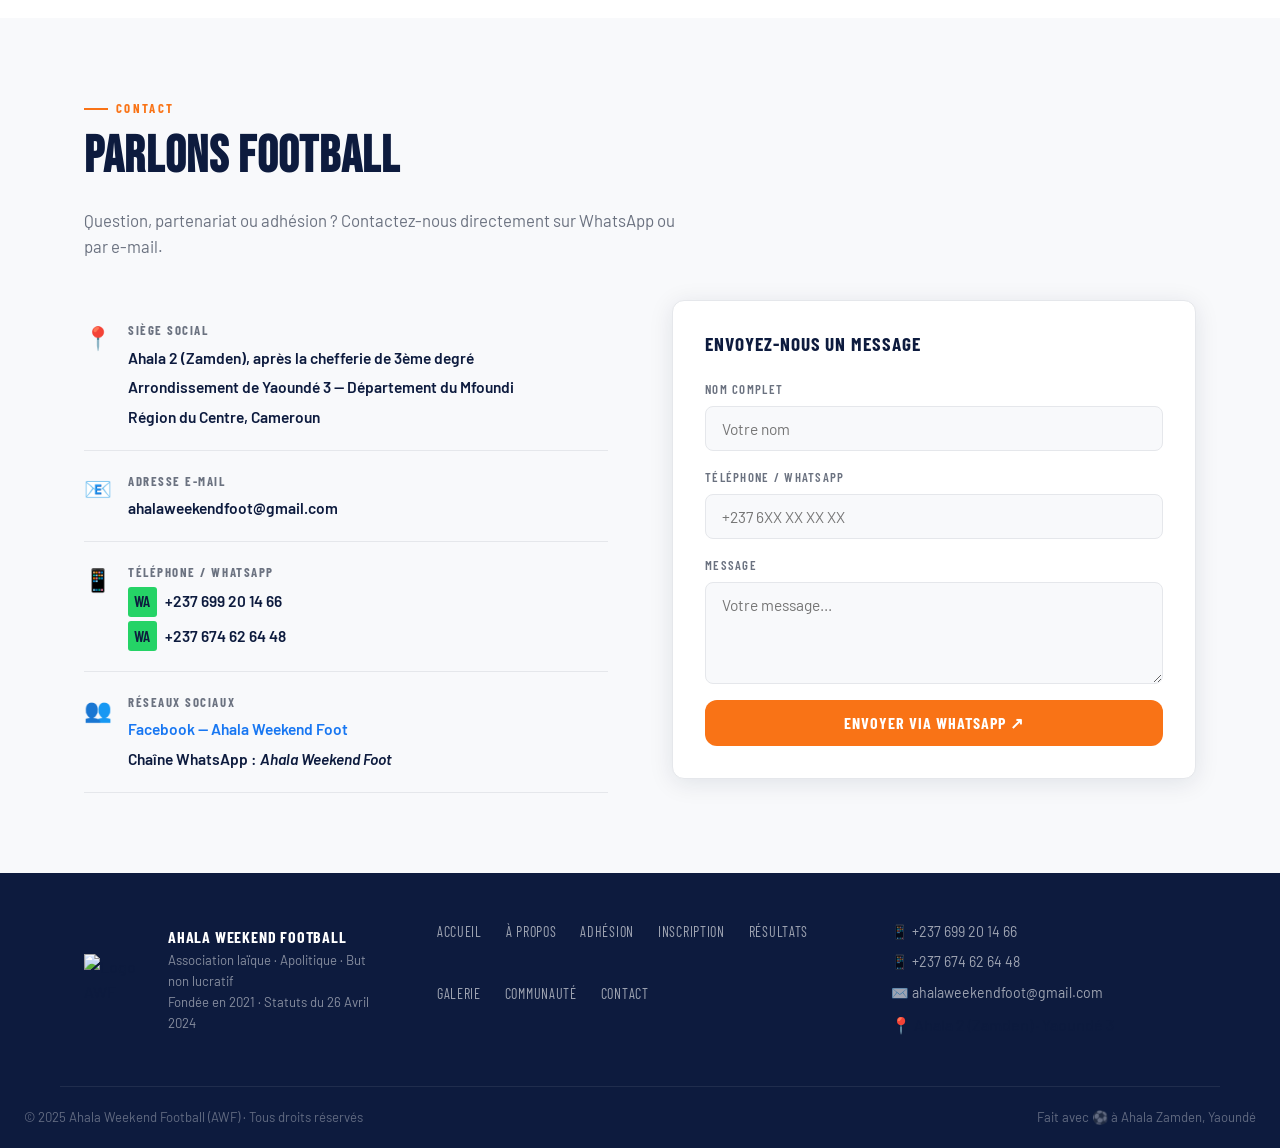
==== commit 1584ffd2: "Add files via upload" ====
--- a/index.html
+++ b/index.html
@@ -3,11 +3,17 @@
 <head>
   <meta charset="UTF-8" />
   <meta name="viewport" content="width=device-width, initial-scale=1.0" />
-  <title>Ahala Weekend Foot — Football Communautaire à Yaoundé</title>
-  <meta name="description" content="Ahala Weekend Foot – Tournoi de football communautaire au quartier Ahala Zamden, Yaoundé. Inscriptions ouvertes. Rejoignez notre communauté !" />
-  <meta property="og:title" content="Ahala Weekend Foot" />
-  <meta property="og:description" content="Football communautaire à Ahala Zamden, Yaoundé. Rejoignez la communauté AWF !" />
+  <title>Ahala Weekend Football (AWF) — Yaoundé 3</title>
+  <meta name="description" content="Ahala Weekend Football (AWF) – Association laïque et à but non lucratif fondée en 2021 à Ahala Zamden, Yaoundé 3. Rejoignez la famille AWF !" />
+  <meta property="og:title" content="Ahala Weekend Football (AWF)" />
+  <meta property="og:description" content="Association de football communautaire à Ahala Zamden, Yaoundé 3. Fondée en 2021." />
+  <meta property="og:image" content="https://res.cloudinary.com/dejyxmgcn/image/upload/f_auto,q_auto,w_1200/v1773712077/WhatsApp_Image_2025-08-13_at_3.38.52_PM_glcks6.jpg" />
   <meta property="og:type" content="website" />
+
+  <!-- ✅ FAVICON : logo AWF dans l'onglet du navigateur -->
+  <link rel="icon" type="image/jpeg" href="https://res.cloudinary.com/dejyxmgcn/image/upload/f_auto,q_auto,w_64,h_64,c_fill,r_max/v1773712160/WhatsApp_Image_2025-08-13_at_3.56.59_PM_i4ih6p.jpg" />
+  <link rel="apple-touch-icon" href="https://res.cloudinary.com/dejyxmgcn/image/upload/f_auto,q_auto,w_180,h_180,c_fill,r_max/v1773712160/WhatsApp_Image_2025-08-13_at_3.56.59_PM_i4ih6p.jpg" />
+
   <link rel="preconnect" href="https://fonts.googleapis.com" />
   <link rel="preconnect" href="https://fonts.gstatic.com" crossorigin />
   <link href="https://fonts.googleapis.com/css2?family=Bebas+Neue&family=Barlow:ital,wght@0,400;0,600;0,700;1,400&family=Barlow+Condensed:wght@400;600;700&display=swap" rel="stylesheet" />
@@ -19,8 +25,13 @@
   <header class="nav-wrap" id="navbar">
     <div class="nav-inner">
       <a href="#accueil" class="nav-logo">
-        <span class="logo-badge">AWF</span>
-        <span class="logo-text">Ahala Weekend<br><strong>Foot</strong></span>
+        <!-- ✅ Logo AWF visible dans la navbar -->
+        <img
+          src="https://res.cloudinary.com/dejyxmgcn/image/upload/f_auto,q_auto,w_80,h_80,c_fill,r_max/v1773712160/WhatsApp_Image_2025-08-13_at_3.56.59_PM_i4ih6p.jpg"
+          alt="Logo Ahala Weekend Football"
+          class="nav-logo-img"
+        />
+        <span class="logo-text">Ahala Weekend<br><strong>Football</strong></span>
       </a>
       <button class="burger" id="burger" aria-label="Menu">
         <span></span><span></span><span></span>
@@ -28,7 +39,8 @@
       <nav class="nav-links" id="navLinks">
         <a href="#accueil">Accueil</a>
         <a href="#apropos">À propos</a>
-        <a href="#classements">Classements</a>
+        <a href="#adhesion">Adhésion</a>
+        <a href="#classements">Résultats</a>
         <a href="#galerie">Galerie</a>
         <a href="#vie-sociale">Communauté</a>
         <a href="#contact">Contact</a>
@@ -40,24 +52,39 @@
   <!-- ===== HERO ===== -->
   <section class="hero" id="accueil">
     <div class="hero-bg-pattern"></div>
-    <div class="hero-content">
-      <div class="hero-eyebrow"><span>⚽</span> Yaoundé · Ahala Zamden</div>
-      <h1 class="hero-title">
-        <span class="line-1">AHALA</span>
-        <span class="line-2">WEEKEND</span>
-        <span class="line-3 accent">FOOT</span>
-      </h1>
-      <p class="hero-sub">Le football de quartier élevé au rang de passion collective.<br>Compétitions, fraternité, et excellence sur le terrain.</p>
-      <div class="hero-actions">
-        <a href="#inscription" class="btn-primary">Rejoindre l'aventure</a>
-        <a href="#apropos" class="btn-ghost">Découvrir AWF</a>
-      </div>
-    </div>
-    <div class="hero-deco">
-      <div class="deco-circle c1"></div>
-      <div class="deco-circle c2"></div>
-      <div class="deco-ball">⚽</div>
-    </div>
+    <div class="hero-inner">
+      <!-- Colonne gauche : texte -->
+      <div class="hero-content">
+        <div class="hero-eyebrow"><span>⚽</span> Depuis 2021 · Ahala Zamden · Yaoundé 3</div>
+        <h1 class="hero-title">
+          <span class="line-1">AHALA</span>
+          <span class="line-2">WEEKEND</span>
+          <span class="line-3 accent">FOOTBALL</span>
+        </h1>
+        <p class="hero-sub">Association laïque, apolitique et à but non lucratif.<br>Football, fraternité et développement communautaire chaque dimanche.</p>
+        <div class="hero-actions">
+          <a href="#inscription" class="btn-primary">Rejoindre la famille AWF</a>
+          <a href="#apropos" class="btn-ghost">Découvrir AWF</a>
+        </div>
+      </div>
+
+      <!-- Colonne droite : grande photo avec caption -->
+      <div class="hero-photo-wrap">
+        <div class="hero-photo-card">
+          <img
+            src="https://res.cloudinary.com/dejyxmgcn/image/upload/f_auto,q_auto,w_700/v1773712077/WhatsApp_Image_2025-08-13_at_3.38.52_PM_glcks6.jpg"
+            alt="Ahala Weekend Football — Football communautaire"
+            class="hero-photo"
+            loading="eager"
+          />
+          <div class="hero-photo-caption">
+            Le football du quartier est le vôtre !<br>
+            <em>Passion collective, compétition, fraternité, excellence sur le terrain !</em>
+          </div>
+        </div>
+      </div>
+    </div>
+
     <a href="#apropos" class="scroll-hint">
       <span>Défiler</span>
       <div class="scroll-arrow"></div>
@@ -68,60 +95,180 @@
   <section class="section apropos" id="apropos">
     <div class="container">
       <div class="section-label">À propos</div>
-      <h2 class="section-title">Une communauté,<br>un terrain, une passion</h2>
+      <h2 class="section-title">Une communauté, un terrain,<br>une passion</h2>
       <div class="apropos-grid">
         <div class="apropos-text">
-          <p>Né au cœur du quartier <strong>Ahala Zamden</strong> à Yaoundé, <strong>Ahala Weekend Foot (AWF)</strong> est bien plus qu'un simple tournoi de football. C'est un mouvement communautaire qui rassemble chaque weekend des joueurs passionnés autour de valeurs sportives fortes : <em>fair-play, discipline et fraternité.</em></p>
-          <p>AWF offre une plateforme organisée et professionnelle au football de quartier, avec des compétitions régulières, un classement officiel, une couverture digitale et des moments de vie sociale inoubliables.</p>
+          <p>Né au cœur du quartier <strong>Ahala Zamden, Yaoundé</strong>, <strong>Ahala Weekend Foot</strong> est bien plus qu'un simple tournoi de football. C'est un mouvement communautaire qui rassemble chaque week-end des joueurs passionnés autour des valeurs sportives et sociales.</p>
+          <p>Fondée officiellement le <strong>26 avril 2024</strong> et active depuis <strong>2021</strong>, l'association est <em>laïque, apolitique et à but non lucratif</em>, implantée dans l'arrondissement de Yaoundé 3, département du Mfoundi, région du Centre. Régie par des statuts et un règlement intérieur (version décembre 2025), AWF digitalise ses procédures pour mieux servir ses membres.</p>
+
+          <div class="valeurs-block">
+            <h3 class="bloc-title">Nos valeurs fondatrices</h3>
+            <div class="valeurs-row">
+              <span class="valeur-tag">🤝 Fraternité</span>
+              <span class="valeur-tag">⚖️ Discipline</span>
+              <span class="valeur-tag">💪 Solidarité</span>
+              <span class="valeur-tag">🎯 Engagement</span>
+              <span class="valeur-tag">🏅 Fair-play</span>
+              <span class="valeur-tag">🌱 Développement local</span>
+            </div>
+          </div>
+
           <div class="stats-row">
             <div class="stat">
-              <span class="stat-num" data-target="20">0</span>+
-              <span class="stat-label">Équipes</span>
-            </div>
-            <div class="stat">
-              <span class="stat-num" data-target="200">0</span>+
-              <span class="stat-label">Joueurs</span>
+              <span class="stat-num" data-target="2021">—</span>
+              <span class="stat-label">Fondée en</span>
             </div>
             <div class="stat">
               <span class="stat-num" data-target="52">0</span>+
-              <span class="stat-label">Matchs / an</span>
-            </div>
-          </div>
-        </div>
+              <span class="stat-label">Dimanches / an</span>
+            </div>
+            <div class="stat">
+              <span class="stat-num" data-target="5">0</span>
+              <span class="stat-label">Membres du bureau</span>
+            </div>
+          </div>
+        </div>
+
+        <!-- ✅ Cartes : Activité (ex-Compétition), Fraternité, Digital — sans formulaire -->
         <div class="apropos-cards">
           <div class="info-card orange">
-            <div class="card-icon">🏆</div>
-            <h3>Compétition</h3>
-            <p>Tournois hebdomadaires avec classements, phases éliminatoires et finales retentissantes.</p>
+            <div class="card-icon">🏃</div>
+            <h3>Activité</h3>
+            <p>Rencontres hebdomadaires, tournois, événements sportifs et animations de quartier organisés chaque dimanche à Ahala Zamden.</p>
           </div>
           <div class="info-card navy">
             <div class="card-icon">🤝</div>
             <h3>Fraternité</h3>
-            <p>Un cadre convivial qui renforce les liens entre les membres du quartier et au-delà.</p>
+            <p>Un cadre convivial qui renforce les liens entre membres du quartier, autour de valeurs de solidarité et de respect mutuel.</p>
           </div>
           <div class="info-card light">
             <div class="card-icon">📱</div>
             <h3>Digital</h3>
-            <p>Inscription en ligne, résultats en direct, galerie photos et annonces sur les réseaux.</p>
+            <p>Inscription en ligne, résultats en direct, galerie photos et annonces via WhatsApp et Facebook.</p>
           </div>
         </div>
       </div>
     </div>
   </section>
 
-  <!-- ===== INSCRIPTION ===== -->
+  <!-- ===== ADHÉSION ===== -->
+  <section class="section adhesion" id="adhesion">
+    <div class="container">
+      <div class="section-label">Adhésion & Cotisations</div>
+      <h2 class="section-title">Tout savoir pour<br>rejoindre AWF</h2>
+      <p class="section-sub">L'association est ouverte à toute personne partageant ses valeurs. Modalités officielles — Règlement Intérieur décembre 2025.</p>
+
+      <div class="adhesion-grid">
+        <div class="adhesion-card highlight">
+          <div class="adh-header">
+            <span class="adh-badge">MEMBRE ACTIF</span>
+            <div class="adh-price">
+              <span class="price-main">10 000</span>
+              <span class="price-unit">FCFA</span>
+            </div>
+            <span class="price-label">Droit d'inscription unique</span>
+          </div>
+          <ul class="adh-list">
+            <li>✅ Formulaire d'inscription en ligne</li>
+            <li>✅ Approbation par le Bureau Exécutif</li>
+            <li>✅ Paiement mobile sur numéro du Trésorier</li>
+            <li>✅ Accès à toutes les rencontres dominicales</li>
+            <li>✅ Droit de vote à l'Assemblée Générale</li>
+          </ul>
+          <div class="adh-cotisation">
+            <span class="cot-label">+ Cotisation hebdomadaire obligatoire</span>
+            <span class="cot-amount">500 FCFA / dimanche</span>
+            <span class="cot-note">Condition préalable pour accéder au terrain</span>
+          </div>
+          <a href="https://awf-members-git-main-oliviermartial7-codes-projects.vercel.app/" target="_blank" rel="noopener" class="btn-primary full-w">
+            S'inscrire en ligne ↗
+          </a>
+        </div>
+
+        <div class="adhesion-card promo">
+          <div class="adh-header">
+            <span class="adh-badge eleve">TARIF ÉLÈVE</span>
+            <div class="adh-price">
+              <span class="price-main">7 000</span>
+              <span class="price-unit">FCFA</span>
+            </div>
+            <span class="price-label">-30% sur présentation justificatif</span>
+          </div>
+          <ul class="adh-list">
+            <li>📋 Carte scolaire valide ou certificat de scolarité</li>
+            <li>✅ Mêmes droits que le membre actif</li>
+            <li>✅ Cotisation hebdomadaire identique (500 FCFA)</li>
+          </ul>
+          <div class="adh-note-box">
+            <span>💡 Réduction sur le droit d'inscription uniquement, sur présentation d'un justificatif scolaire valide.</span>
+          </div>
+        </div>
+
+        <div class="adhesion-card neutral">
+          <div class="adh-header">
+            <span class="adh-badge symp">SYMPATHISANT</span>
+            <div class="adh-price">
+              <span class="price-main">500</span>
+              <span class="price-unit">FCFA</span>
+            </div>
+            <span class="price-label">Par rencontre dominicale</span>
+          </div>
+          <ul class="adh-list">
+            <li>✅ Participation ponctuelle autorisée</li>
+            <li>✅ Paiement avant chaque rencontre</li>
+            <li>ℹ️ Non imputable sur une future inscription</li>
+            <li>ℹ️ Sans droit de vote</li>
+          </ul>
+          <div class="adh-note-box">
+            <span>🤝 Une belle façon de découvrir AWF avant de franchir le pas !</span>
+          </div>
+        </div>
+      </div>
+
+      <div class="adhesion-process">
+        <h3 class="bloc-title center">Processus d'adhésion officiel</h3>
+        <div class="steps-row">
+          <div class="step">
+            <div class="step-num">01</div>
+            <div class="step-content">
+              <strong>Formulaire en ligne</strong>
+              <span>Inscription via notre application officielle</span>
+            </div>
+          </div>
+          <div class="step-arrow">→</div>
+          <div class="step">
+            <div class="step-num">02</div>
+            <div class="step-content">
+              <strong>Validation du Bureau</strong>
+              <span>Le Bureau Exécutif examine votre candidature</span>
+            </div>
+          </div>
+          <div class="step-arrow">→</div>
+          <div class="step">
+            <div class="step-num">03</div>
+            <div class="step-content">
+              <strong>Paiement mobile</strong>
+              <span>Sur le numéro du Trésorier + preuve de paiement</span>
+            </div>
+          </div>
+        </div>
+      </div>
+    </div>
+  </section>
+
+  <!-- ===== INSCRIPTION APP ===== -->
   <section class="section inscription" id="inscription">
     <div class="inscription-bg"></div>
     <div class="container inscription-inner">
       <div class="inscription-text">
-        <div class="section-label light">Inscription</div>
-        <h2 class="section-title white">Rejoignez AWF<br>dès aujourd'hui</h2>
-        <p class="white-sub">Inscrivez votre équipe ou rejoignez en tant que joueur individuel via notre plateforme officielle. Remplissez le formulaire en ligne en quelques minutes.</p>
+        <div class="section-label light">Inscription en ligne</div>
+        <h2 class="section-title white">Prêt à rejoindre<br>la famille AWF ?</h2>
+        <p class="white-sub">Accédez à notre plateforme officielle. Remplissez le formulaire en quelques minutes — le Bureau vous contacte par WhatsApp pour finaliser votre adhésion.</p>
         <ul class="inscription-list">
           <li>✅ Inscription rapide et sécurisée</li>
-          <li>✅ Confirmation par WhatsApp</li>
-          <li>✅ Accès immédiat au calendrier</li>
-          <li>✅ Suivi de vos statistiques</li>
+          <li>✅ Confirmation par WhatsApp sous 24h</li>
+          <li>✅ Paiement mobile (sans déplacement)</li>
+          <li>✅ Accès immédiat au calendrier dominical</li>
         </ul>
         <a href="https://awf-members-git-main-oliviermartial7-codes-projects.vercel.app/" target="_blank" rel="noopener" class="btn-primary large">
           Accéder au formulaire d'inscription ↗
@@ -132,15 +279,15 @@
           <div class="phone-screen">
             <div class="app-ui">
               <div class="app-header">
-                <span class="app-logo-sm">AWF</span>
-                <span>Inscription</span>
+                <img src="https://res.cloudinary.com/dejyxmgcn/image/upload/f_auto,q_auto,w_40,h_40,c_fill,r_max/v1773712160/WhatsApp_Image_2025-08-13_at_3.56.59_PM_i4ih6p.jpg" alt="AWF" class="app-logo-img" />
+                <span>Inscription AWF</span>
               </div>
               <div class="form-mock">
-                <div class="field-mock"><span>Nom de l'équipe</span></div>
-                <div class="field-mock"><span>Nom du capitaine</span></div>
-                <div class="field-mock"><span>Contact WhatsApp</span></div>
-                <div class="field-mock"><span>Nombre de joueurs</span></div>
-                <div class="submit-mock">S'inscrire maintenant</div>
+                <div class="field-mock"><span>Nom & prénom(s)</span></div>
+                <div class="field-mock"><span>Numéro WhatsApp</span></div>
+                <div class="field-mock"><span>Statut (actif / élève)</span></div>
+                <div class="field-mock"><span>Quartier de résidence</span></div>
+                <div class="submit-mock">Envoyer ma demande</div>
               </div>
             </div>
           </div>
@@ -149,130 +296,128 @@
     </div>
   </section>
 
-  <!-- ===== CLASSEMENTS ===== -->
+  <!-- ===== CLASSEMENTS & RÉSULTATS ===== -->
   <section class="section classements" id="classements">
     <div class="container">
-      <div class="section-label">Classements & Résultats</div>
-      <h2 class="section-title">Table du championnat</h2>
+      <div class="section-label">Résultats & Rencontres</div>
+      <h2 class="section-title">Rencontres du dimanche</h2>
+
+      <!-- PROCHAIN MATCH -->
+      <div class="prochain-match-box" id="prochainMatch">
+        <div class="pm-label">⏳ Prochain match</div>
+        <div class="pm-content">
+          <div class="pm-teams">
+            <div class="pm-team verts">
+              <span class="team-color-dot vert"></span>
+              <span>Les Verts</span>
+            </div>
+            <div class="pm-vs">VS</div>
+            <div class="pm-team rouges">
+              <span class="team-color-dot rouge"></span>
+              <span>Les Rouges</span>
+            </div>
+          </div>
+          <div class="pm-meta">
+            <span class="pm-info">📅 <span id="pm-date">Dimanche 23 Mars 2025</span></span>
+            <span class="pm-info">⏰ <span id="pm-heure">16h00</span></span>
+            <span class="pm-info">📍 <span id="pm-lieu">Terrain de Ahala Zamden</span></span>
+          </div>
+        </div>
+      </div>
+
       <div class="tabs">
-        <button class="tab active" data-tab="classement">Classement</button>
-        <button class="tab" data-tab="resultats">Derniers résultats</button>
-        <button class="tab" data-tab="prochain">Prochains matchs</button>
-      </div>
-
-      <!-- Classement -->
-      <div class="tab-content active" id="tab-classement">
-        <div class="table-wrap">
-          <table class="standings-table">
-            <thead>
-              <tr>
-                <th>#</th>
-                <th>Équipe</th>
-                <th>J</th>
-                <th>G</th>
-                <th>N</th>
-                <th>P</th>
-                <th>BP</th>
-                <th>BC</th>
-                <th>Pts</th>
-              </tr>
-            </thead>
-            <tbody>
-              <tr class="top1">
-                <td><span class="rank gold">1</span></td>
-                <td><span class="team-name">⚽ Les Lions</span></td>
-                <td>10</td><td>8</td><td>1</td><td>1</td><td>22</td><td>7</td>
-                <td><strong>25</strong></td>
-              </tr>
-              <tr class="top2">
-                <td><span class="rank silver">2</span></td>
-                <td><span class="team-name">⚽ Ahala Warriors</span></td>
-                <td>10</td><td>7</td><td>2</td><td>1</td><td>19</td><td>9</td>
-                <td><strong>23</strong></td>
-              </tr>
-              <tr class="top3">
-                <td><span class="rank bronze">3</span></td>
-                <td><span class="team-name">⚽ Zamden FC</span></td>
-                <td>10</td><td>6</td><td>1</td><td>3</td><td>15</td><td>11</td>
-                <td><strong>19</strong></td>
-              </tr>
-              <tr>
-                <td>4</td>
-                <td><span class="team-name">⚽ Étoile Noire</span></td>
-                <td>10</td><td>5</td><td>2</td><td>3</td><td>14</td><td>12</td>
-                <td><strong>17</strong></td>
-              </tr>
-              <tr>
-                <td>5</td>
-                <td><span class="team-name">⚽ Royal Ahala</span></td>
-                <td>10</td><td>4</td><td>3</td><td>3</td><td>13</td><td>13</td>
-                <td><strong>15</strong></td>
-              </tr>
-              <tr>
-                <td>6</td>
-                <td><span class="team-name">⚽ Flash Boys</span></td>
-                <td>10</td><td>3</td><td>2</td><td>5</td><td>10</td><td>16</td>
-                <td><strong>11</strong></td>
-              </tr>
-            </tbody>
-          </table>
-        </div>
-        <p class="table-note">* Données indicatives — mises à jour après chaque journée</p>
-      </div>
-
-      <!-- Résultats -->
-      <div class="tab-content" id="tab-resultats">
-        <div class="results-grid">
+        <button class="tab active" data-tab="resultats">Derniers résultats</button>
+        <button class="tab" data-tab="prochain-liste">Calendrier</button>
+      </div>
+
+      <!-- DERNIERS RÉSULTATS -->
+      <div class="tab-content active" id="tab-resultats">
+        <div class="results-grid" id="resultatsList">
+
           <div class="match-card result">
-            <span class="match-date">Sam. 08 Mars 2025</span>
+            <span class="match-date">Dim. 16 Mars 2025</span>
             <div class="match-score">
-              <span class="team">Les Lions</span>
-              <span class="score">3 — 1</span>
-              <span class="team">Flash Boys</span>
-            </div>
-            <span class="match-status fini">Terminé</span>
-          </div>
+              <div class="match-team">
+                <span class="team-color-dot vert"></span>
+                <span class="team">Les Verts</span>
+              </div>
+              <span class="score">2 — 1</span>
+              <div class="match-team right">
+                <span class="team">Les Rouges</span>
+                <span class="team-color-dot rouge"></span>
+              </div>
+            </div>
+            <span class="match-status fini">✔ Terminé</span>
+          </div>
+
           <div class="match-card result">
-            <span class="match-date">Sam. 08 Mars 2025</span>
+            <span class="match-date">Dim. 09 Mars 2025</span>
             <div class="match-score">
-              <span class="team">Zamden FC</span>
-              <span class="score">2 — 2</span>
-              <span class="team">Royal Ahala</span>
-            </div>
-            <span class="match-status fini">Terminé</span>
-          </div>
+              <div class="match-team">
+                <span class="team-color-dot rouge"></span>
+                <span class="team">Les Rouges</span>
+              </div>
+              <span class="score">3 — 0</span>
+              <div class="match-team right">
+                <span class="team">Les Verts</span>
+                <span class="team-color-dot vert"></span>
+              </div>
+            </div>
+            <span class="match-status fini">✔ Terminé</span>
+          </div>
+
           <div class="match-card result">
-            <span class="match-date">Sam. 01 Mars 2025</span>
+            <span class="match-date">Dim. 02 Mars 2025</span>
             <div class="match-score">
-              <span class="team">Ahala Warriors</span>
-              <span class="score">4 — 0</span>
-              <span class="team">Étoile Noire</span>
-            </div>
-            <span class="match-status fini">Terminé</span>
-          </div>
-        </div>
-      </div>
-
-      <!-- Prochains matchs -->
-      <div class="tab-content" id="tab-prochain">
+              <div class="match-team">
+                <span class="team-color-dot vert"></span>
+                <span class="team">Les Verts</span>
+              </div>
+              <span class="score">1 — 1</span>
+              <div class="match-team right">
+                <span class="team">Les Rouges</span>
+                <span class="team-color-dot rouge"></span>
+              </div>
+            </div>
+            <span class="match-status nul">⬛ Match nul</span>
+          </div>
+
+        </div>
+        <p class="table-note">* Résultats mis à jour chaque dimanche par le Bureau AWF</p>
+      </div>
+
+      <!-- CALENDRIER -->
+      <div class="tab-content" id="tab-prochain-liste">
         <div class="results-grid">
           <div class="match-card upcoming">
-            <span class="match-date">Sam. 15 Mars 2025</span>
+            <span class="match-date">Dim. 23 Mars 2025</span>
             <div class="match-score">
-              <span class="team">Les Lions</span>
+              <div class="match-team">
+                <span class="team-color-dot vert"></span>
+                <span class="team">Les Verts</span>
+              </div>
               <span class="score">vs</span>
-              <span class="team">Ahala Warriors</span>
-            </div>
-            <span class="match-status avc">À venir · 16h00</span>
+              <div class="match-team right">
+                <span class="team">Les Rouges</span>
+                <span class="team-color-dot rouge"></span>
+              </div>
+            </div>
+            <span class="match-status avc">⏳ À venir · 16h00</span>
           </div>
           <div class="match-card upcoming">
-            <span class="match-date">Sam. 15 Mars 2025</span>
+            <span class="match-date">Dim. 30 Mars 2025</span>
             <div class="match-score">
-              <span class="team">Étoile Noire</span>
+              <div class="match-team">
+                <span class="team-color-dot rouge"></span>
+                <span class="team">Les Rouges</span>
+              </div>
               <span class="score">vs</span>
-              <span class="team">Zamden FC</span>
-            </div>
-            <span class="match-status avc">À venir · 14h00</span>
+              <div class="match-team right">
+                <span class="team">Les Verts</span>
+                <span class="team-color-dot vert"></span>
+              </div>
+            </div>
+            <span class="match-status avc">⏳ À venir · 16h00</span>
           </div>
         </div>
       </div>
@@ -282,47 +427,92 @@
   <!-- ===== GALERIE ===== -->
   <section class="section galerie" id="galerie">
     <div class="container">
-      <div class="section-label">Galerie</div>
-      <h2 class="section-title">Les meilleurs moments</h2>
-      <p class="section-sub">Revivez l'intensité des matchs, les célébrations et la vie du groupe AWF.</p>
+      <div class="section-label">Galerie · Meilleurs moments</div>
+      <h2 class="section-title">Revivez l'aventure AWF</h2>
+      <p class="section-sub">Photos et vidéos de nos rencontres dominicales à Ahala Zamden depuis 2021.</p>
+
       <div class="gallery-grid">
+
+        <!-- Photo 1 -->
         <div class="gal-item large">
-          <div class="gal-ph">
-            <span class="gal-emoji">⚽</span>
-            <span class="gal-caption">Finale de saison 2024</span>
-          </div>
-        </div>
+          <img
+            src="https://res.cloudinary.com/dejyxmgcn/image/upload/f_auto,q_auto,w_800/v1773712014/IMG_5893_ec4qe5.jpg"
+            alt="Rencontre dominicale AWF — Ahala Zamden"
+            class="gal-img"
+            loading="lazy"
+          />
+          <div class="gal-caption-overlay">
+            <span class="gal-caption">⚽ Rencontre dominicale — Ahala Zamden</span>
+          </div>
+        </div>
+
+        <!-- Photo 2 -->
         <div class="gal-item">
-          <div class="gal-ph orange">
-            <span class="gal-emoji">🏆</span>
-            <span class="gal-caption">Remise des trophées</span>
-          </div>
-        </div>
+          <img
+            src="https://res.cloudinary.com/dejyxmgcn/image/upload/f_auto,q_auto,w_500/v1773712026/IMG_5896_uylu5j.jpg"
+            alt="Joueurs AWF — Match du dimanche"
+            class="gal-img"
+            loading="lazy"
+          />
+          <div class="gal-caption-overlay">
+            <span class="gal-caption">🏆 Match du dimanche</span>
+          </div>
+        </div>
+
+        <!-- Vidéo 1 -->
         <div class="gal-item">
-          <div class="gal-ph dark">
-            <span class="gal-emoji">🎯</span>
-            <span class="gal-caption">Entraînement collectif</span>
-          </div>
-        </div>
+          <video
+            class="gal-video"
+            src="https://res.cloudinary.com/dejyxmgcn/video/upload/f_auto,q_auto,w_500/v1773712218/VID-20250813-WA0067_zexkxl.mp4"
+            controls
+            preload="metadata"
+            playsinline
+            poster="https://res.cloudinary.com/dejyxmgcn/video/upload/f_auto,q_auto,w_500,so_0/v1773712218/VID-20250813-WA0067_zexkxl.jpg"
+          ></video>
+          <div class="gal-caption-overlay">
+            <span class="gal-caption">🎬 Action sur le terrain</span>
+          </div>
+        </div>
+
+        <!-- Vidéo 2 -->
         <div class="gal-item">
-          <div class="gal-ph">
-            <span class="gal-emoji">🤝</span>
-            <span class="gal-caption">After-match</span>
-          </div>
-        </div>
+          <video
+            class="gal-video"
+            src="https://res.cloudinary.com/dejyxmgcn/video/upload/f_auto,q_auto,w_500/v1773712168/WhatsApp_Video_2025-08-13_at_3.38.55_PM_junwga.mp4"
+            controls
+            preload="metadata"
+            playsinline
+            poster="https://res.cloudinary.com/dejyxmgcn/video/upload/f_auto,q_auto,w_500,so_0/v1773712168/WhatsApp_Video_2025-08-13_at_3.38.55_PM_junwga.jpg"
+          ></video>
+          <div class="gal-caption-overlay">
+            <span class="gal-caption">🎬 Moments forts AWF</span>
+          </div>
+        </div>
+
+        <!-- Espace photo 3 (à venir) -->
         <div class="gal-item">
-          <div class="gal-ph orange">
-            <span class="gal-emoji">📸</span>
-            <span class="gal-caption">Photo d'équipe</span>
-          </div>
-        </div>
+          <div class="gal-placeholder">
+            <span class="gal-ph-icon">📸</span>
+            <span class="gal-ph-text">Photo à venir</span>
+          </div>
+          <div class="gal-caption-overlay">
+            <span class="gal-caption">🤝 Moments fraternels</span>
+          </div>
+        </div>
+
+        <!-- Espace photo 4 (à venir) -->
         <div class="gal-item">
-          <div class="gal-ph dark">
-            <span class="gal-emoji">🌟</span>
-            <span class="gal-caption">Joueur du mois</span>
-          </div>
-        </div>
-      </div>
+          <div class="gal-placeholder dark">
+            <span class="gal-ph-icon">🌟</span>
+            <span class="gal-ph-text">Photo à venir</span>
+          </div>
+          <div class="gal-caption-overlay">
+            <span class="gal-caption">🌟 Joueur du dimanche</span>
+          </div>
+        </div>
+
+      </div>
+
       <div class="gallery-cta">
         <a href="https://www.facebook.com/share/1CoajaYNa3/" target="_blank" rel="noopener" class="btn-outline">
           Voir toutes les photos sur Facebook ↗
@@ -335,35 +525,93 @@
   <section class="section vie-sociale" id="vie-sociale">
     <div class="container">
       <div class="section-label">Vie sociale & communautaire</div>
-      <h2 class="section-title">Au-delà du terrain</h2>
-      <p class="section-sub">AWF c'est aussi une famille. Des moments de partage, de soutien mutuel et d'engagement pour le quartier Ahala.</p>
-      <div class="social-grid">
-        <div class="social-card">
-          <div class="social-icon">🎉</div>
-          <h3>Événements communautaires</h3>
-          <p>Fêtes de fin d'année, célébrations de victoires et rencontres inter-quartiers qui renforcent les liens sociaux.</p>
-        </div>
-        <div class="social-card">
-          <div class="social-icon">🙌</div>
-          <h3>Entraide & Solidarité</h3>
-          <p>Un réseau de membres qui se soutiennent dans les moments importants de la vie — professionnels ou personnels.</p>
-        </div>
-        <div class="social-card">
-          <div class="social-icon">📣</div>
-          <h3>Communication digitale</h3>
-          <p>Groupes WhatsApp actifs, page Facebook et site web pour rester informé de toute l'actualité AWF.</p>
-        </div>
-        <div class="social-card">
-          <div class="social-icon">🌱</div>
-          <h3>Formation des jeunes</h3>
-          <p>Encadrement et promotion du football pour les jeunes talents du quartier Ahala Zamden.</p>
-        </div>
-      </div>
+      <h2 class="section-title">AWF, c'est bien plus<br>qu'un match de foot</h2>
+      <p class="section-sub">L'AWF est une famille ancrée dans le quartier Ahala Zamden. Découvrez les piliers de notre vie collective.</p>
+
+      <!-- ✅ Boutons vers les éléments communautaires -->
+      <div class="community-tabs">
+        <button class="comm-tab active" data-comm="activites">🎉 Événements sportifs</button>
+        <button class="comm-tab" data-comm="solidarite">💛 Solidarité & Entraide</button>
+        <button class="comm-tab" data-comm="digital">📱 Communication digitale</button>
+      </div>
+
+      <div class="comm-content active" id="comm-activites">
+        <div class="comm-card">
+          <div class="comm-visual orange-bg">
+            <span class="comm-big-icon">🎉</span>
+          </div>
+          <div class="comm-text">
+            <h3>Événements sportifs & culturels</h3>
+            <p>L'association organise des <strong>rencontres dominicales régulières</strong> (Verts vs Rouges), des tournois spéciaux, des manifestations socio-culturelles et des célébrations de victoires qui rassemblent toute la communauté du quartier Ahala.</p>
+            <p>Chaque dimanche est une occasion de renforcer les liens, de s'amuser et de promouvoir les valeurs sportives dans le respect et la fraternité.</p>
+            <a href="https://www.facebook.com/share/1CoajaYNa3/" target="_blank" class="btn-primary">Voir les événements sur Facebook ↗</a>
+          </div>
+        </div>
+      </div>
+
+      <div class="comm-content" id="comm-solidarite">
+        <div class="comm-card">
+          <div class="comm-visual navy-bg">
+            <span class="comm-big-icon">💛</span>
+          </div>
+          <div class="comm-text">
+            <h3>Fonds de solidarité & Entraide</h3>
+            <p>AWF a institué un <strong>Fonds de Solidarité</strong> pour soutenir les membres actifs réguliers dans tous les moments importants de leur vie :</p>
+            <div class="solidarity-grid">
+              <div class="solidarity-item">
+                <span>🎊</span>
+                <div>
+                  <strong>Événements heureux</strong>
+                  <span>Mariages, naissances, baptêmes</span>
+                </div>
+              </div>
+              <div class="solidarity-item">
+                <span>🕊️</span>
+                <div>
+                  <strong>Moments difficiles</strong>
+                  <span>Deuils, maladies, difficultés</span>
+                </div>
+              </div>
+            </div>
+            <p><em>Parce qu'une vraie famille se soutient dans tous les moments de la vie.</em></p>
+            <a href="https://wa.me/237699201466?text=Bonjour%20AWF,%20je%20souhaite%20des%20informations%20sur%20le%20fonds%20de%20solidarité" target="_blank" class="btn-primary">
+              En savoir plus sur WhatsApp ↗
+            </a>
+          </div>
+        </div>
+      </div>
+
+      <div class="comm-content" id="comm-digital">
+        <div class="comm-card">
+          <div class="comm-visual light-bg">
+            <span class="comm-big-icon">📱</span>
+          </div>
+          <div class="comm-text">
+            <h3>Communication & Digitalisation</h3>
+            <p>AWF est en pleine <strong>transformation digitale</strong>. Nos canaux de communication officiels :</p>
+            <div class="digital-links">
+              <a href="https://www.facebook.com/share/1CoajaYNa3/" target="_blank" class="digital-btn fb">
+                <span class="d-icon">f</span>
+                <div><strong>Page Facebook</strong><span>Actualités, photos, résultats</span></div>
+              </a>
+              <a href="https://wa.me/237699201466" target="_blank" class="digital-btn wa">
+                <span class="d-icon">💬</span>
+                <div><strong>WhatsApp</strong><span>Chaîne officielle AWF</span></div>
+              </a>
+              <a href="https://awf-members-git-main-oliviermartial7-codes-projects.vercel.app/" target="_blank" class="digital-btn app">
+                <span class="d-icon">🖥️</span>
+                <div><strong>Application AWF</strong><span>Inscription & suivi en ligne</span></div>
+              </a>
+            </div>
+          </div>
+        </div>
+      </div>
+
       <div class="fb-banner">
         <span class="fb-icon">f</span>
         <div class="fb-text">
-          <strong>Suivez-nous sur Facebook</strong>
-          <span>Actualités, résultats et photos en temps réel</span>
+          <strong>Suivez AWF sur Facebook</strong>
+          <span>Actualités, résultats et photos après chaque dimanche</span>
         </div>
         <a href="https://www.facebook.com/share/1CoajaYNa3/" target="_blank" rel="noopener" class="btn-primary">Suivre la page</a>
       </div>
@@ -375,20 +623,22 @@
     <div class="container">
       <div class="section-label">Contact</div>
       <h2 class="section-title">Parlons football</h2>
-      <p class="section-sub">Une question ? Une proposition de partenariat ? Contactez-nous directement.</p>
+      <p class="section-sub">Question, partenariat ou adhésion ? Contactez-nous directement sur WhatsApp ou par e-mail.</p>
       <div class="contact-grid">
         <div class="contact-info">
           <div class="contact-block">
             <div class="c-icon">📍</div>
             <div>
               <strong>Siège social</strong>
-              <span>Ahala Zamden, Yaoundé, Cameroun</span>
+              <span>Ahala 2 (Zamden), après la chefferie de 3ème degré</span>
+              <span>Arrondissement de Yaoundé 3 — Département du Mfoundi</span>
+              <span>Région du Centre, Cameroun</span>
             </div>
           </div>
           <div class="contact-block">
             <div class="c-icon">📧</div>
             <div>
-              <strong>Email</strong>
+              <strong>Adresse e-mail</strong>
               <a href="mailto:ahalaweekendfoot@gmail.com">ahalaweekendfoot@gmail.com</a>
             </div>
           </div>
@@ -408,28 +658,28 @@
             <div class="c-icon">👥</div>
             <div>
               <strong>Réseaux sociaux</strong>
-              <a href="https://www.facebook.com/share/1CoajaYNa3/" target="_blank" class="social-link fb">
-                Facebook — Ahala Weekend Foot
-              </a>
-            </div>
-          </div>
-        </div>
+              <a href="https://www.facebook.com/share/1CoajaYNa3/" target="_blank" class="social-link fb">Facebook — Ahala Weekend Foot</a>
+              <span class="social-link">Chaîne WhatsApp : <em>Ahala Weekend Foot</em></span>
+            </div>
+          </div>
+        </div>
+
         <div class="contact-form-area">
           <form class="contact-form" onsubmit="handleForm(event)">
-            <h3>Envoyez un message</h3>
+            <h3>Envoyez-nous un message</h3>
             <div class="form-group">
               <label>Nom complet</label>
-              <input type="text" placeholder="Votre nom" required />
+              <input type="text" id="f-nom" placeholder="Votre nom" required />
             </div>
             <div class="form-group">
               <label>Téléphone / WhatsApp</label>
-              <input type="tel" placeholder="+237 6XX XX XX XX" />
+              <input type="tel" id="f-tel" placeholder="+237 6XX XX XX XX" />
             </div>
             <div class="form-group">
               <label>Message</label>
-              <textarea rows="4" placeholder="Votre message..." required></textarea>
-            </div>
-            <button type="submit" class="btn-primary full-w">Envoyer via WhatsApp</button>
+              <textarea id="f-msg" rows="4" placeholder="Votre message..." required></textarea>
+            </div>
+            <button type="submit" class="btn-primary full-w">Envoyer via WhatsApp ↗</button>
           </form>
         </div>
       </div>
@@ -440,34 +690,42 @@
   <footer class="footer">
     <div class="container footer-inner">
       <div class="footer-brand">
-        <span class="logo-badge sm">AWF</span>
+        <img
+          src="https://res.cloudinary.com/dejyxmgcn/image/upload/f_auto,q_auto,w_60,h_60,c_fill,r_max/v1773712160/WhatsApp_Image_2025-08-13_at_3.56.59_PM_i4ih6p.jpg"
+          alt="Logo AWF"
+          class="footer-logo-img"
+        />
         <div>
-          <strong>Ahala Weekend Foot</strong>
-          <span>Ahala Zamden · Yaoundé · Cameroun</span>
+          <strong>Ahala Weekend Football</strong>
+          <span>Association laïque · Apolitique · But non lucratif</span>
+          <span>Fondée en 2021 · Statuts du 26 Avril 2024</span>
         </div>
       </div>
       <div class="footer-links">
         <a href="#accueil">Accueil</a>
         <a href="#apropos">À propos</a>
+        <a href="#adhesion">Adhésion</a>
         <a href="#inscription">Inscription</a>
-        <a href="#classements">Classements</a>
+        <a href="#classements">Résultats</a>
         <a href="#galerie">Galerie</a>
+        <a href="#vie-sociale">Communauté</a>
         <a href="#contact">Contact</a>
       </div>
       <div class="footer-contact">
-        <a href="https://wa.me/237699201466" target="_blank">+237 699 20 14 66</a>
-        <a href="https://wa.me/237674626448" target="_blank">+237 674 62 64 48</a>
-        <a href="mailto:ahalaweekendfoot@gmail.com">ahalaweekendfoot@gmail.com</a>
+        <a href="https://wa.me/237699201466" target="_blank">📱 +237 699 20 14 66</a>
+        <a href="https://wa.me/237674626448" target="_blank">📱 +237 674 62 64 48</a>
+        <a href="mailto:ahalaweekendfoot@gmail.com">✉️ ahalaweekendfoot@gmail.com</a>
+        <span>📍 Ahala 2 (Zamden) · Yaoundé 3</span>
       </div>
     </div>
     <div class="footer-bottom">
-      <span>© 2025 Ahala Weekend Foot · Tous droits réservés</span>
-      <span>Fait avec ⚽ à Yaoundé</span>
+      <span>© 2025 Ahala Weekend Football (AWF) · Tous droits réservés</span>
+      <span>Fait avec ⚽ à Ahala Zamden, Yaoundé</span>
     </div>
   </footer>
 
-  <!-- ===== WHATSAPP FLOATING BTN ===== -->
-  <a href="https://wa.me/237699201466" class="wa-float" target="_blank" rel="noopener" title="Contactez-nous sur WhatsApp">
+  <!-- ===== WHATSAPP FLOAT ===== -->
+  <a href="https://wa.me/237699201466" class="wa-float" target="_blank" rel="noopener" title="Nous contacter sur WhatsApp">
     <svg viewBox="0 0 24 24" fill="currentColor" width="28" height="28">
       <path d="M17.472 14.382c-.297-.149-1.758-.867-2.03-.967-.273-.099-.471-.148-.67.15-.197.297-.767.966-.94 1.164-.173.199-.347.223-.644.075-.297-.15-1.255-.463-2.39-1.475-.883-.788-1.48-1.761-1.653-2.059-.173-.297-.018-.458.13-.606.134-.133.298-.347.446-.52.149-.174.198-.298.298-.497.099-.198.05-.371-.025-.52-.075-.149-.669-1.612-.916-2.207-.242-.579-.487-.5-.669-.51-.173-.008-.371-.01-.57-.01-.198 0-.52.074-.792.372-.272.297-1.04 1.016-1.04 2.479 0 1.462 1.065 2.875 1.213 3.074.149.198 2.096 3.2 5.077 4.487.709.306 1.262.489 1.694.625.712.227 1.36.195 1.871.118.571-.085 1.758-.719 2.006-1.413.248-.694.248-1.289.173-1.413-.074-.124-.272-.198-.57-.347m-5.421 7.403h-.004a9.87 9.87 0 01-5.031-1.378l-.361-.214-3.741.982.998-3.648-.235-.374a9.86 9.86 0 01-1.51-5.26c.001-5.45 4.436-9.884 9.888-9.884 2.64 0 5.122 1.03 6.988 2.898a9.825 9.825 0 012.893 6.994c-.003 5.45-4.437 9.884-9.885 9.884m8.413-18.297A11.815 11.815 0 0012.05 0C5.495 0 .16 5.335.157 11.892c0 2.096.547 4.142 1.588 5.945L.057 24l6.305-1.654a11.882 11.882 0 005.683 1.448h.005c6.554 0 11.89-5.335 11.893-11.893a11.821 11.821 0 00-3.48-8.413z"/>
     </svg>
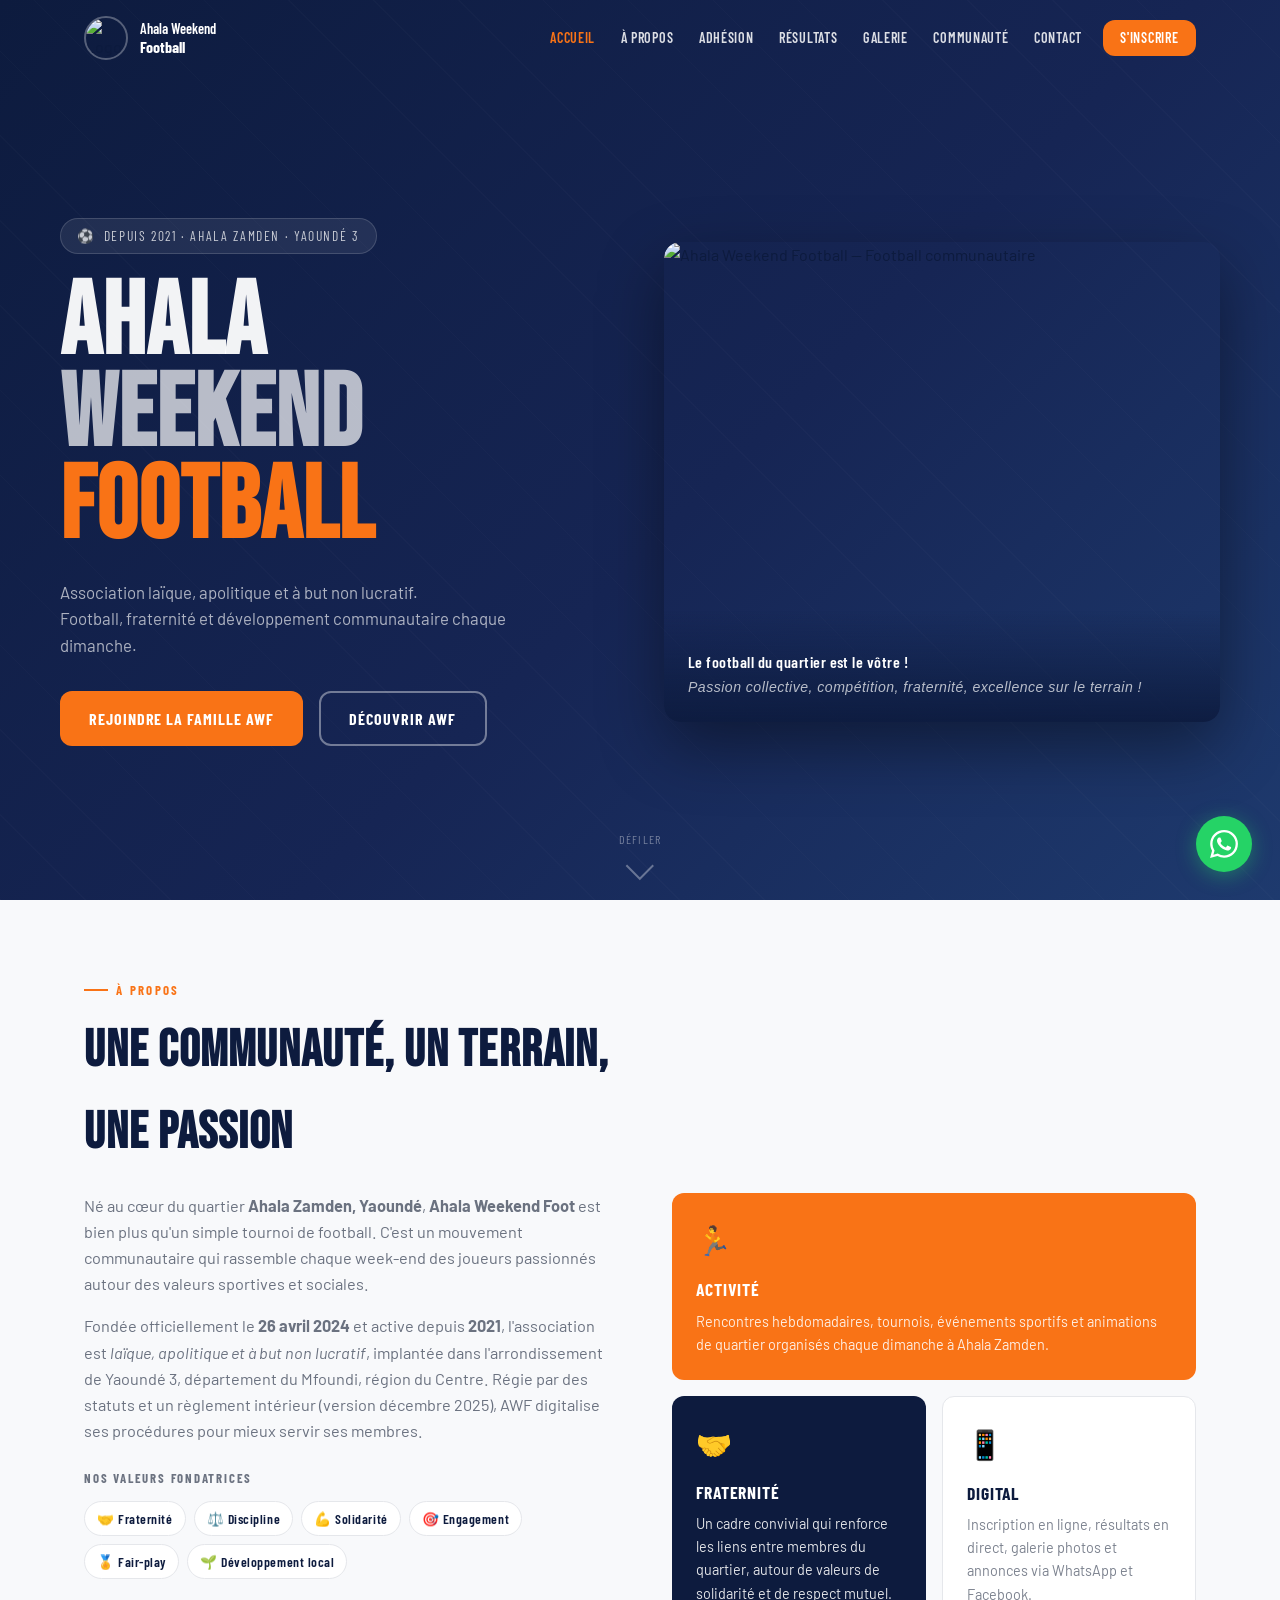
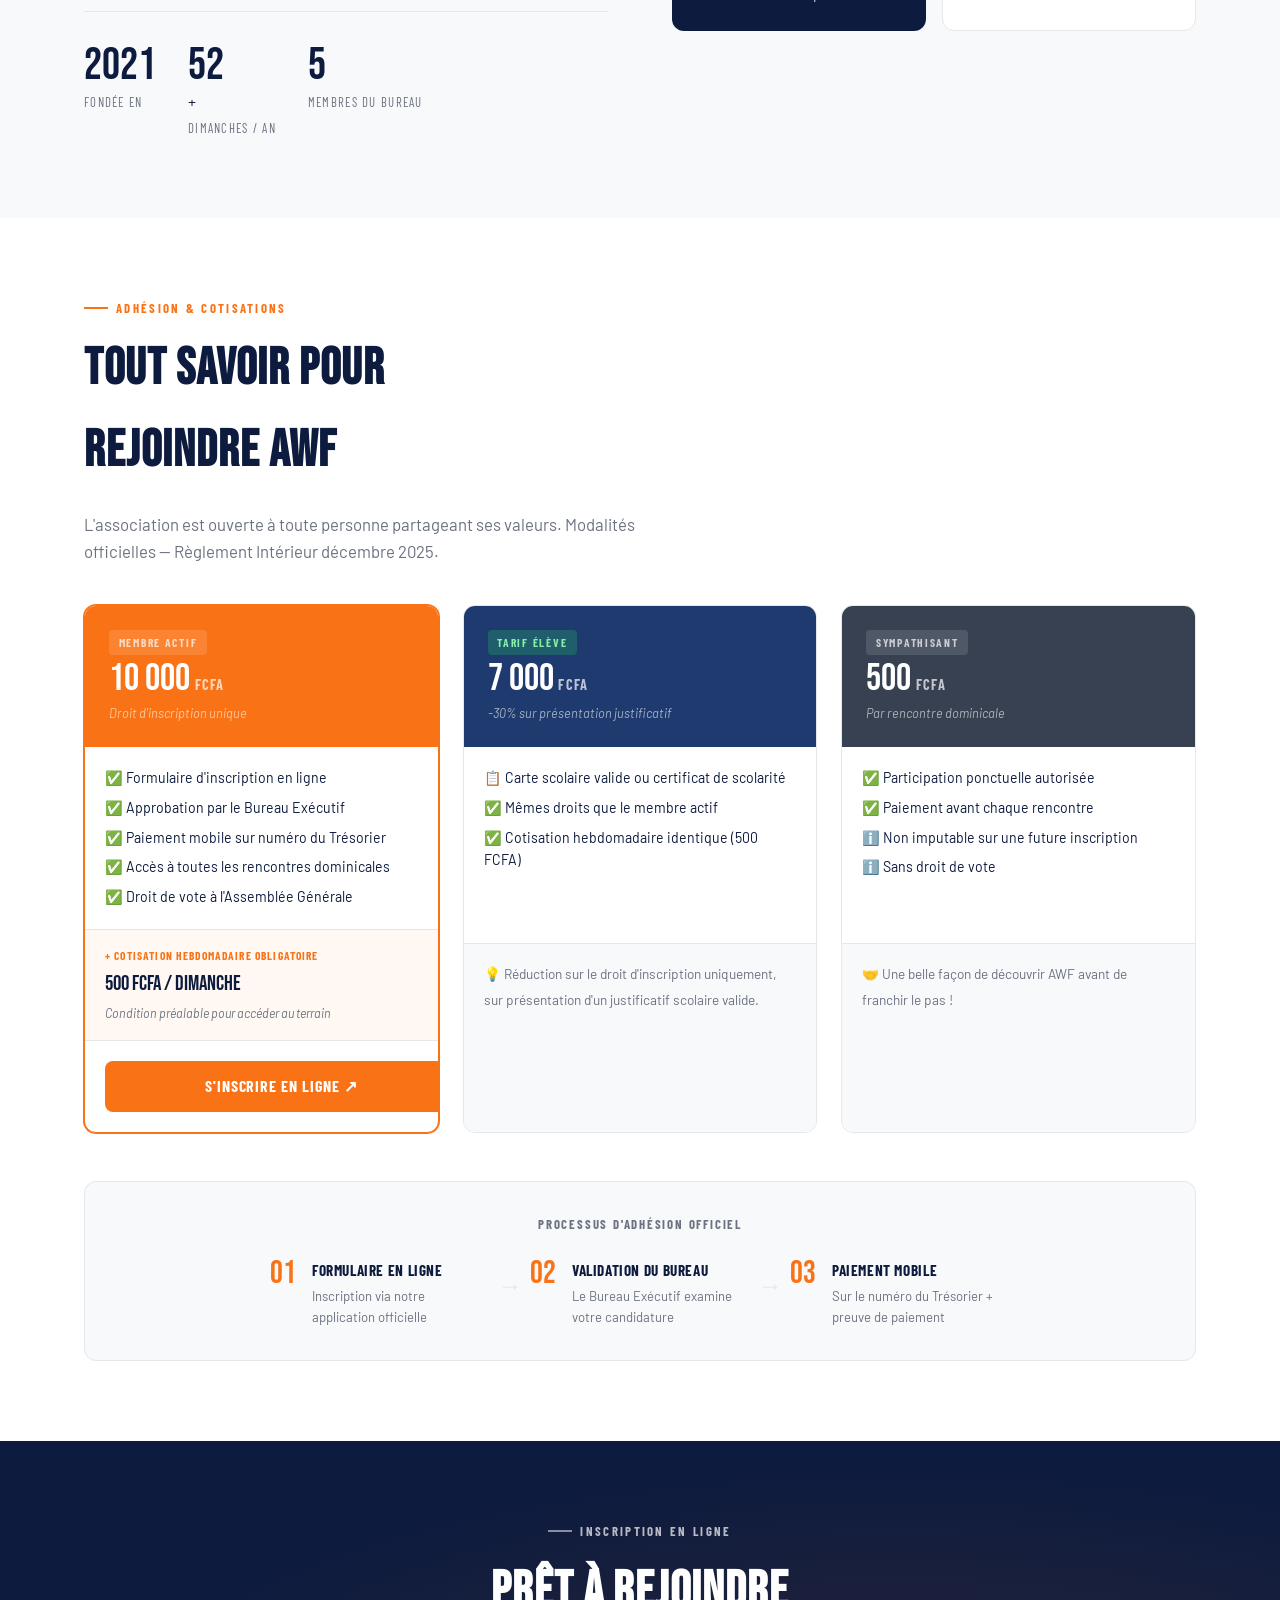
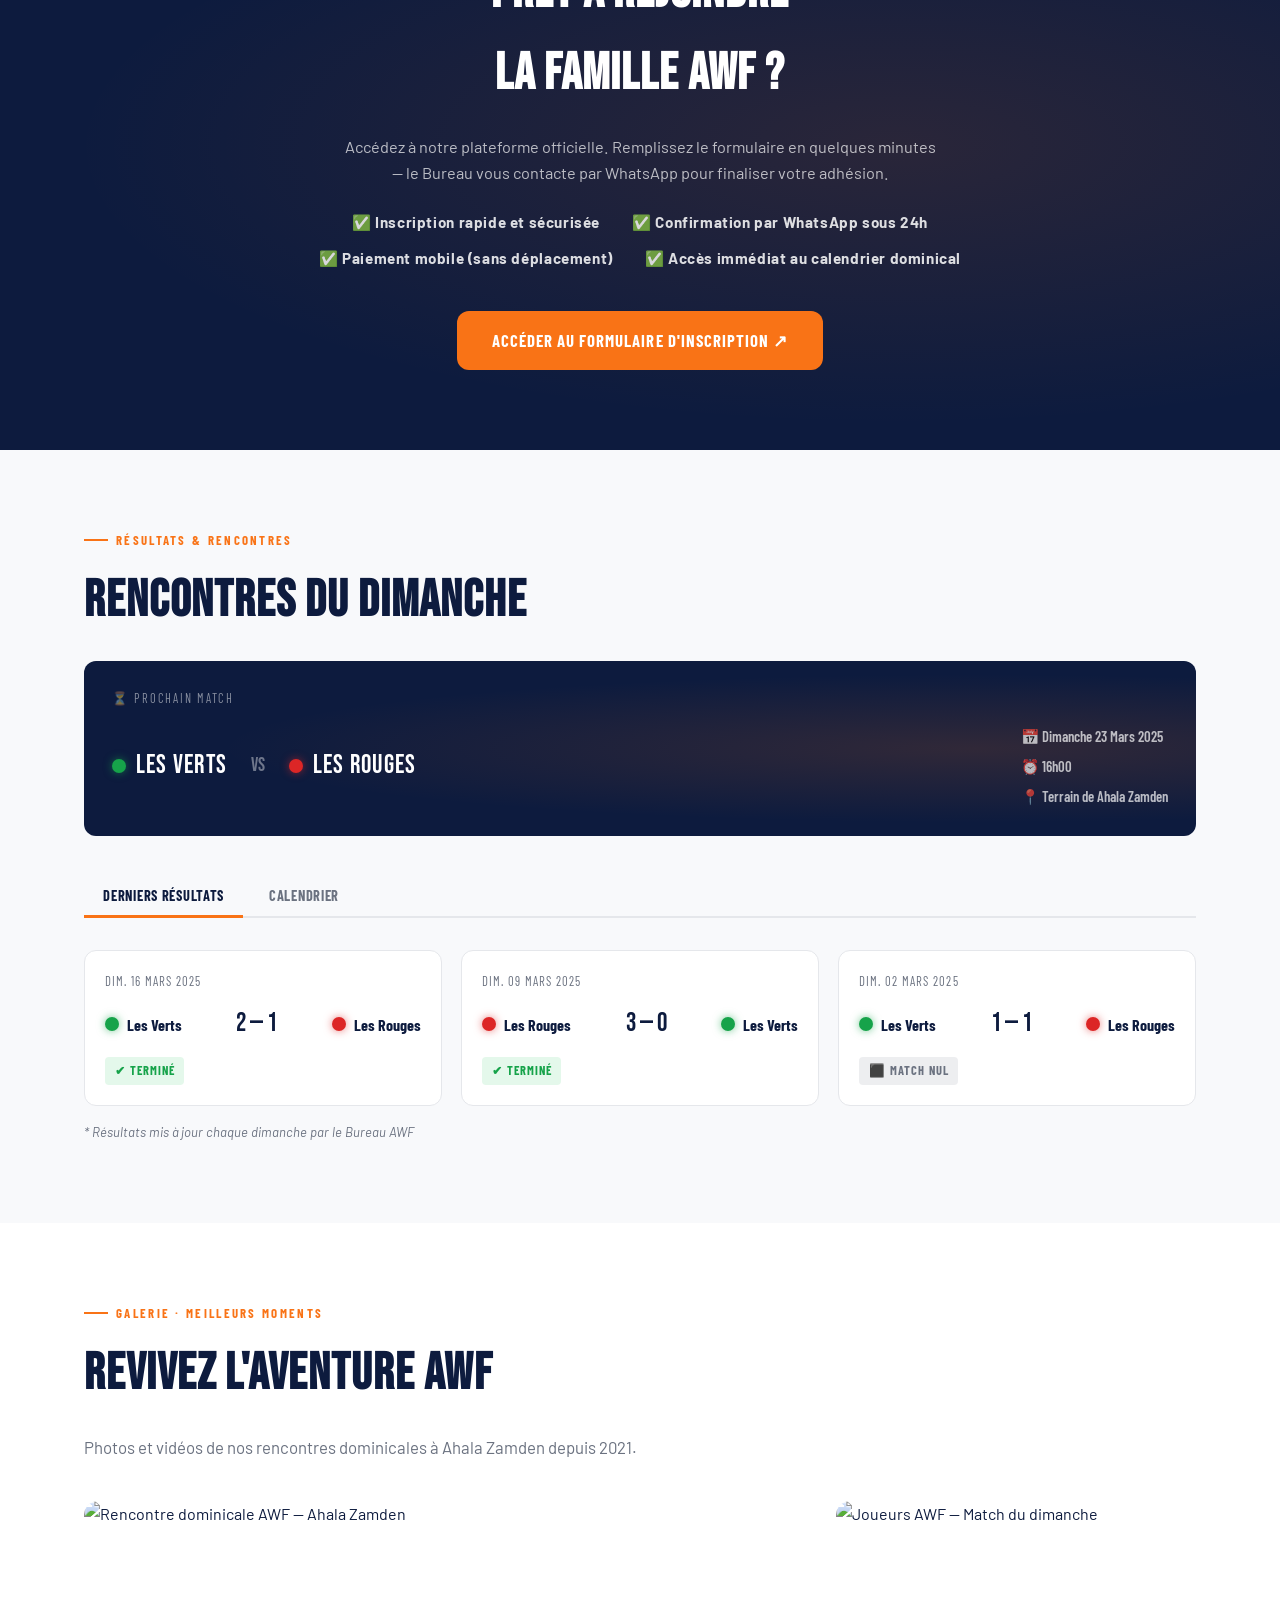
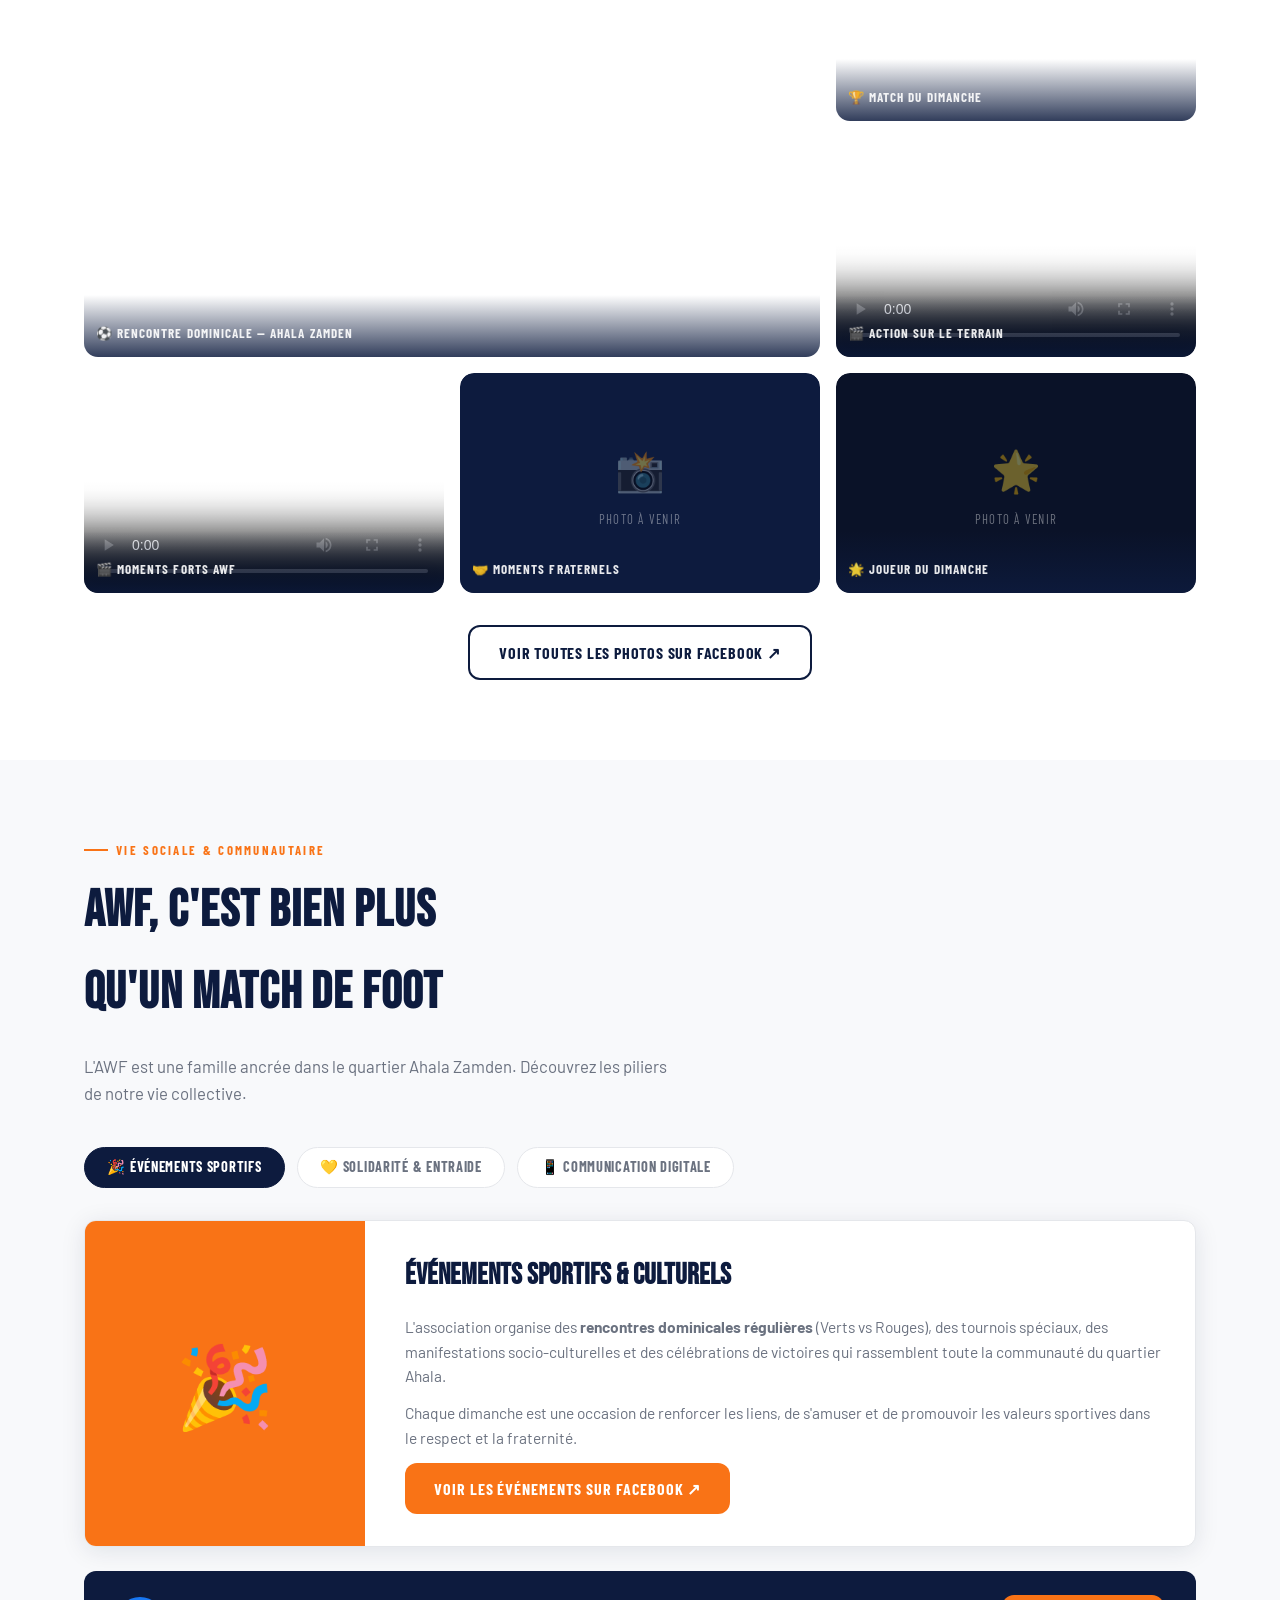
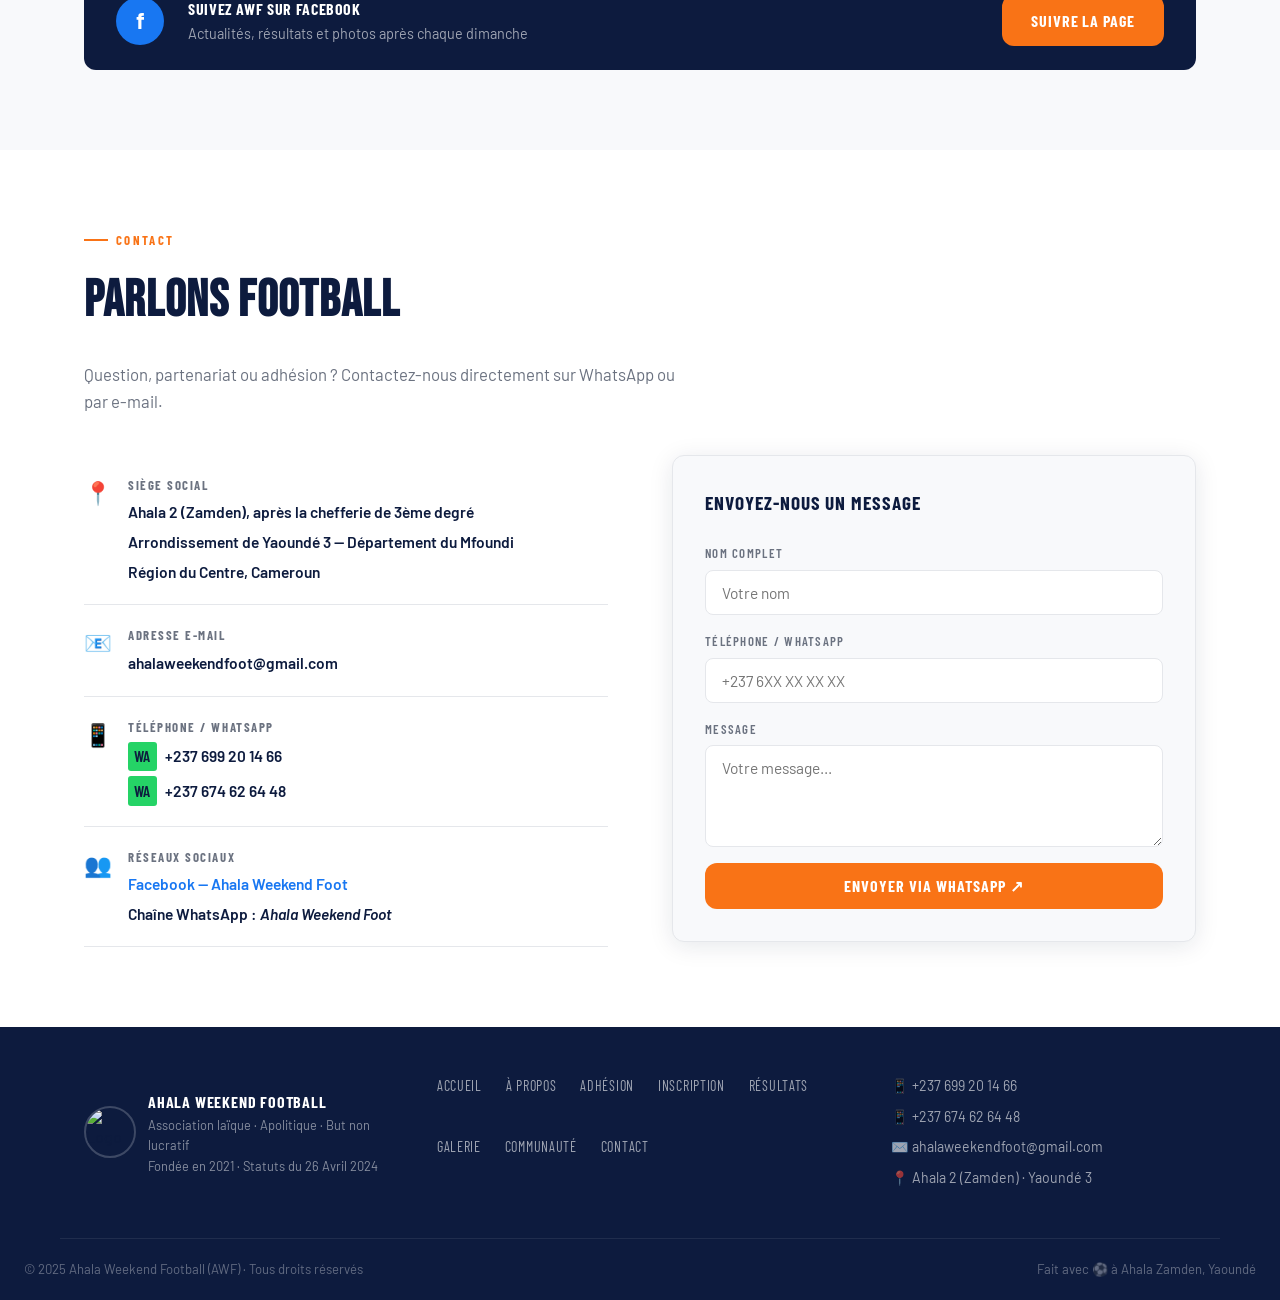
==== commit 4a19b004: "Add files via upload" ====
--- a/index.html
+++ b/index.html
@@ -259,40 +259,19 @@
   <!-- ===== INSCRIPTION APP ===== -->
   <section class="section inscription" id="inscription">
     <div class="inscription-bg"></div>
-    <div class="container inscription-inner">
-      <div class="inscription-text">
-        <div class="section-label light">Inscription en ligne</div>
-        <h2 class="section-title white">Prêt à rejoindre<br>la famille AWF ?</h2>
-        <p class="white-sub">Accédez à notre plateforme officielle. Remplissez le formulaire en quelques minutes — le Bureau vous contacte par WhatsApp pour finaliser votre adhésion.</p>
-        <ul class="inscription-list">
-          <li>✅ Inscription rapide et sécurisée</li>
-          <li>✅ Confirmation par WhatsApp sous 24h</li>
-          <li>✅ Paiement mobile (sans déplacement)</li>
-          <li>✅ Accès immédiat au calendrier dominical</li>
-        </ul>
-        <a href="https://awf-members-git-main-oliviermartial7-codes-projects.vercel.app/" target="_blank" rel="noopener" class="btn-primary large">
-          Accéder au formulaire d'inscription ↗
-        </a>
-      </div>
-      <div class="inscription-visual">
-        <div class="phone-mockup">
-          <div class="phone-screen">
-            <div class="app-ui">
-              <div class="app-header">
-                <img src="https://res.cloudinary.com/dejyxmgcn/image/upload/f_auto,q_auto,w_40,h_40,c_fill,r_max/v1773712160/WhatsApp_Image_2025-08-13_at_3.56.59_PM_i4ih6p.jpg" alt="AWF" class="app-logo-img" />
-                <span>Inscription AWF</span>
-              </div>
-              <div class="form-mock">
-                <div class="field-mock"><span>Nom & prénom(s)</span></div>
-                <div class="field-mock"><span>Numéro WhatsApp</span></div>
-                <div class="field-mock"><span>Statut (actif / élève)</span></div>
-                <div class="field-mock"><span>Quartier de résidence</span></div>
-                <div class="submit-mock">Envoyer ma demande</div>
-              </div>
-            </div>
-          </div>
-        </div>
-      </div>
+    <div class="container inscription-center">
+      <div class="section-label light">Inscription en ligne</div>
+      <h2 class="section-title white">Prêt à rejoindre<br>la famille AWF ?</h2>
+      <p class="white-sub" style="max-width:600px;">Accédez à notre plateforme officielle. Remplissez le formulaire en quelques minutes — le Bureau vous contacte par WhatsApp pour finaliser votre adhésion.</p>
+      <div class="inscription-avantages">
+        <span class="insc-av">✅ Inscription rapide et sécurisée</span>
+        <span class="insc-av">✅ Confirmation par WhatsApp sous 24h</span>
+        <span class="insc-av">✅ Paiement mobile (sans déplacement)</span>
+        <span class="insc-av">✅ Accès immédiat au calendrier dominical</span>
+      </div>
+      <a href="https://awf-members-git-main-oliviermartial7-codes-projects.vercel.app/" target="_blank" rel="noopener" class="btn-primary large">
+        Accéder au formulaire d'inscription ↗
+      </a>
     </div>
   </section>
 
--- a/style.css
+++ b/style.css
@@ -11,7 +11,8 @@
   --gold: #f59e0b;
   --silver: #94a3b8;
   --bronze: #b45309;
-  --green: #22c55e;
+  --green-team: #16a34a;
+  --red-team: #dc2626;
   --font-display: 'Bebas Neue', sans-serif;
   --font-cond: 'Barlow Condensed', sans-serif;
   --font-body: 'Barlow', sans-serif;
@@ -20,917 +21,436 @@
   --shadow-lg: 0 12px 48px rgba(13,27,62,0.18);
   --transition: all 0.3s cubic-bezier(0.4,0,0.2,1);
 }
-
 *, *::before, *::after { box-sizing: border-box; margin: 0; padding: 0; }
 html { scroll-behavior: smooth; }
-body {
-  font-family: var(--font-body);
-  background: var(--white);
-  color: var(--navy);
-  line-height: 1.6;
-  overflow-x: hidden;
-}
+body { font-family: var(--font-body); background: var(--white); color: var(--navy); line-height: 1.6; overflow-x: hidden; }
 a { text-decoration: none; color: inherit; }
 img { max-width: 100%; display: block; }
-
-/* ===== SCROLL BAR ===== */
 ::-webkit-scrollbar { width: 6px; }
 ::-webkit-scrollbar-track { background: var(--off-white); }
 ::-webkit-scrollbar-thumb { background: var(--orange); border-radius: 3px; }
 
 /* ===== TYPOGRAPHY ===== */
-h1, h2, h3 { line-height: 1.15; }
 .section-label {
-  font-family: var(--font-cond);
-  font-size: 0.8rem;
-  letter-spacing: 0.18em;
-  text-transform: uppercase;
-  color: var(--orange);
-  font-weight: 700;
-  margin-bottom: 0.6rem;
-  display: flex;
-  align-items: center;
-  gap: 0.5rem;
-}
-.section-label::before {
-  content: '';
-  display: inline-block;
-  width: 24px;
-  height: 2px;
-  background: var(--orange);
-  flex-shrink: 0;
-}
+  font-family: var(--font-cond); font-size: 0.8rem; letter-spacing: 0.18em;
+  text-transform: uppercase; color: var(--orange); font-weight: 700;
+  margin-bottom: 0.6rem; display: flex; align-items: center; gap: 0.5rem;
+}
+.section-label::before { content: ''; display: inline-block; width: 24px; height: 2px; background: var(--orange); flex-shrink: 0; }
 .section-label.light { color: rgba(255,255,255,0.7); }
 .section-label.light::before { background: rgba(255,255,255,0.5); }
-.section-title {
-  font-family: var(--font-display);
-  font-size: clamp(2rem, 4vw, 3.2rem);
-  letter-spacing: 0.02em;
-  color: var(--navy);
-  margin-bottom: 1.2rem;
-}
+.section-title { font-family: var(--font-display); font-size: clamp(2rem, 4vw, 3.2rem); letter-spacing: 0.02em; color: var(--navy); margin-bottom: 1.2rem; }
 .section-title.white { color: var(--white); }
-.section-sub {
-  color: var(--gray);
-  font-size: 1.05rem;
-  max-width: 600px;
-  margin-bottom: 2.5rem;
-}
+.section-sub { color: var(--gray); font-size: 1.05rem; max-width: 600px; margin-bottom: 2.5rem; }
+.bloc-title { font-family: var(--font-cond); font-size: 0.8rem; letter-spacing: 0.14em; text-transform: uppercase; color: var(--gray); font-weight: 700; margin-bottom: 0.8rem; }
+.bloc-title.center { text-align: center; }
 
 /* ===== LAYOUT ===== */
-.container {
-  max-width: 1160px;
-  margin: 0 auto;
-  padding: 0 1.5rem;
-}
-.section {
-  padding: 5rem 0;
-}
+.container { max-width: 1160px; margin: 0 auto; padding: 0 1.5rem; }
+.section { padding: 5rem 0; }
 
 /* ===== BUTTONS ===== */
-.btn-primary {
-  display: inline-flex;
-  align-items: center;
-  gap: 0.4rem;
-  background: var(--orange);
-  color: var(--white);
-  font-family: var(--font-cond);
-  font-size: 1rem;
-  font-weight: 700;
-  letter-spacing: 0.06em;
-  text-transform: uppercase;
-  padding: 0.8rem 1.8rem;
-  border-radius: var(--radius);
-  border: none;
-  cursor: pointer;
-  transition: var(--transition);
-}
-.btn-primary:hover {
-  background: var(--orange-dark);
-  transform: translateY(-2px);
-  box-shadow: 0 8px 24px rgba(249,115,22,0.35);
-}
+.btn-primary { display: inline-flex; align-items: center; gap: 0.4rem; background: var(--orange); color: var(--white); font-family: var(--font-cond); font-size: 1rem; font-weight: 700; letter-spacing: 0.06em; text-transform: uppercase; padding: 0.8rem 1.8rem; border-radius: var(--radius); border: none; cursor: pointer; transition: var(--transition); }
+.btn-primary:hover { background: var(--orange-dark); transform: translateY(-2px); box-shadow: 0 8px 24px rgba(249,115,22,0.35); }
 .btn-primary.large { padding: 1rem 2.2rem; font-size: 1.05rem; }
 .btn-primary.full-w { width: 100%; justify-content: center; }
-
-.btn-ghost {
-  display: inline-flex;
-  align-items: center;
-  gap: 0.4rem;
-  background: transparent;
-  color: var(--white);
-  font-family: var(--font-cond);
-  font-size: 1rem;
-  font-weight: 700;
-  letter-spacing: 0.06em;
-  text-transform: uppercase;
-  padding: 0.8rem 1.8rem;
-  border-radius: var(--radius);
-  border: 2px solid rgba(255,255,255,0.4);
-  cursor: pointer;
-  transition: var(--transition);
-}
-.btn-ghost:hover {
-  background: rgba(255,255,255,0.1);
-  border-color: rgba(255,255,255,0.7);
-}
-
-.btn-outline {
-  display: inline-flex;
-  align-items: center;
-  gap: 0.4rem;
-  background: transparent;
-  color: var(--navy);
-  font-family: var(--font-cond);
-  font-size: 1rem;
-  font-weight: 700;
-  letter-spacing: 0.05em;
-  text-transform: uppercase;
-  padding: 0.8rem 1.8rem;
-  border-radius: var(--radius);
-  border: 2px solid var(--navy);
-  cursor: pointer;
-  transition: var(--transition);
-}
-.btn-outline:hover {
-  background: var(--navy);
-  color: var(--white);
-}
+.btn-ghost { display: inline-flex; align-items: center; gap: 0.4rem; background: transparent; color: var(--white); font-family: var(--font-cond); font-size: 1rem; font-weight: 700; letter-spacing: 0.06em; text-transform: uppercase; padding: 0.8rem 1.8rem; border-radius: var(--radius); border: 2px solid rgba(255,255,255,0.4); cursor: pointer; transition: var(--transition); }
+.btn-ghost:hover { background: rgba(255,255,255,0.1); border-color: rgba(255,255,255,0.7); }
+.btn-outline { display: inline-flex; align-items: center; gap: 0.4rem; background: transparent; color: var(--navy); font-family: var(--font-cond); font-size: 1rem; font-weight: 700; letter-spacing: 0.05em; text-transform: uppercase; padding: 0.8rem 1.8rem; border-radius: var(--radius); border: 2px solid var(--navy); cursor: pointer; transition: var(--transition); }
+.btn-outline:hover { background: var(--navy); color: var(--white); }
 
 /* ===== NAVBAR ===== */
-.nav-wrap {
-  position: fixed;
-  top: 0; left: 0; right: 0;
-  z-index: 1000;
-  padding: 1.1rem 0;
-  transition: var(--transition);
-  background: transparent;
-}
-.nav-wrap.scrolled {
-  background: var(--white);
-  box-shadow: 0 2px 20px rgba(13,27,62,0.1);
-  padding: 0.8rem 0;
-}
-.nav-inner {
-  max-width: 1160px;
-  margin: 0 auto;
-  padding: 0 1.5rem;
-  display: flex;
-  align-items: center;
-  justify-content: space-between;
-  gap: 1rem;
-}
-.nav-logo {
-  display: flex;
-  align-items: center;
-  gap: 0.75rem;
-  text-decoration: none;
-}
-.logo-badge {
-  background: var(--orange);
-  color: var(--white);
-  font-family: var(--font-display);
-  font-size: 1.1rem;
-  letter-spacing: 0.05em;
-  padding: 0.3rem 0.6rem;
-  border-radius: 6px;
-  flex-shrink: 0;
-}
-.logo-badge.sm { font-size: 0.9rem; }
-.logo-text {
-  font-family: var(--font-cond);
-  font-size: 0.9rem;
-  color: var(--white);
-  line-height: 1.2;
-  font-weight: 600;
-  transition: color 0.3s;
-}
+.nav-wrap { position: fixed; top: 0; left: 0; right: 0; z-index: 1000; padding: 1rem 0; transition: var(--transition); background: transparent; }
+.nav-wrap.scrolled { background: var(--white); box-shadow: 0 2px 20px rgba(13,27,62,0.1); padding: 0.6rem 0; }
+.nav-inner { max-width: 1160px; margin: 0 auto; padding: 0 1.5rem; display: flex; align-items: center; justify-content: space-between; gap: 1rem; }
+.nav-logo { display: flex; align-items: center; gap: 0.75rem; }
+.nav-logo-img { width: 44px; height: 44px; border-radius: 50%; object-fit: cover; border: 2px solid rgba(255,255,255,0.3); transition: border-color 0.3s; flex-shrink: 0; }
+.nav-wrap.scrolled .nav-logo-img { border-color: var(--orange); }
+.logo-text { font-family: var(--font-cond); font-size: 0.9rem; color: var(--white); line-height: 1.2; font-weight: 600; transition: color 0.3s; }
 .nav-wrap.scrolled .logo-text { color: var(--navy); }
 .logo-text strong { display: block; font-size: 1rem; }
-
-.nav-links {
-  display: flex;
-  align-items: center;
-  gap: 0.2rem;
-}
-.nav-links a {
-  font-family: var(--font-cond);
-  font-weight: 600;
-  font-size: 0.9rem;
-  letter-spacing: 0.05em;
-  text-transform: uppercase;
-  color: rgba(255,255,255,0.85);
-  padding: 0.4rem 0.75rem;
-  border-radius: 6px;
-  transition: var(--transition);
-}
+.nav-links { display: flex; align-items: center; gap: 0.2rem; }
+.nav-links a { font-family: var(--font-cond); font-weight: 600; font-size: 0.88rem; letter-spacing: 0.05em; text-transform: uppercase; color: rgba(255,255,255,0.85); padding: 0.4rem 0.7rem; border-radius: 6px; transition: var(--transition); }
 .nav-wrap.scrolled .nav-links a { color: var(--navy); }
 .nav-links a:hover { background: rgba(249,115,22,0.12); color: var(--orange); }
-.nav-links .nav-cta {
-  background: var(--orange);
-  color: var(--white) !important;
-  padding: 0.45rem 1.1rem;
-  margin-left: 0.4rem;
-  border-radius: var(--radius);
-}
-.nav-links .nav-cta:hover {
-  background: var(--orange-dark);
-  color: var(--white) !important;
-}
-.burger {
-  display: none;
-  flex-direction: column;
-  gap: 5px;
-  background: none;
-  border: none;
-  cursor: pointer;
-  padding: 0.4rem;
-}
-.burger span {
-  display: block;
-  width: 26px;
-  height: 2px;
-  background: var(--white);
-  border-radius: 2px;
-  transition: var(--transition);
-}
+.nav-links .nav-cta { background: var(--orange); color: var(--white) !important; padding: 0.45rem 1.1rem; margin-left: 0.4rem; border-radius: var(--radius); }
+.nav-links .nav-cta:hover { background: var(--orange-dark); color: var(--white) !important; }
+.burger { display: none; flex-direction: column; gap: 5px; background: none; border: none; cursor: pointer; padding: 0.4rem; }
+.burger span { display: block; width: 26px; height: 2px; background: var(--white); border-radius: 2px; transition: var(--transition); }
 .nav-wrap.scrolled .burger span { background: var(--navy); }
 
 /* ===== HERO ===== */
-.hero {
-  min-height: 100vh;
-  background: linear-gradient(135deg, var(--navy) 0%, var(--navy-light) 55%, #1e3a6e 100%);
-  position: relative;
-  display: flex;
-  align-items: center;
-  overflow: hidden;
-  padding: 7rem 1.5rem 4rem;
-}
-.hero-bg-pattern {
-  position: absolute;
-  inset: 0;
-  background-image:
-    repeating-linear-gradient(
-      45deg,
-      rgba(255,255,255,0.015) 0px,
-      rgba(255,255,255,0.015) 1px,
-      transparent 1px,
-      transparent 60px
-    );
-  pointer-events: none;
-}
-.hero-content {
-  position: relative;
-  z-index: 2;
-  max-width: 1160px;
-  margin: 0 auto;
-  width: 100%;
-}
-.hero-eyebrow {
-  display: inline-flex;
-  align-items: center;
-  gap: 0.5rem;
-  background: rgba(255,255,255,0.08);
-  border: 1px solid rgba(255,255,255,0.15);
-  color: rgba(255,255,255,0.75);
-  font-family: var(--font-cond);
-  font-size: 0.85rem;
-  letter-spacing: 0.12em;
-  text-transform: uppercase;
-  padding: 0.4rem 1rem;
-  border-radius: 50px;
-  margin-bottom: 1.5rem;
-  animation: fadeDown 0.7s ease forwards;
-}
-.hero-title {
-  display: flex;
-  flex-direction: column;
-  font-family: var(--font-display);
-  font-size: clamp(4rem, 11vw, 9rem);
-  line-height: 0.9;
-  letter-spacing: 0.01em;
-  margin-bottom: 1.5rem;
-  animation: fadeUp 0.7s 0.1s ease both;
-}
+.hero { min-height: 100vh; background: linear-gradient(135deg, var(--navy) 0%, var(--navy-light) 55%, #1e3a6e 100%); position: relative; overflow: hidden; padding: 8rem 1.5rem 4rem; display: flex; flex-direction: column; justify-content: center; }
+.hero-bg-pattern { position: absolute; inset: 0; background-image: repeating-linear-gradient(45deg, rgba(255,255,255,0.015) 0px, rgba(255,255,255,0.015) 1px, transparent 1px, transparent 60px); pointer-events: none; }
+.hero-inner { max-width: 1160px; margin: 0 auto; width: 100%; display: grid; grid-template-columns: 1fr 1fr; gap: 3rem; align-items: center; position: relative; z-index: 2; }
+.hero-content { display: flex; flex-direction: column; }
+.hero-eyebrow { display: inline-flex; align-items: center; gap: 0.5rem; background: rgba(255,255,255,0.08); border: 1px solid rgba(255,255,255,0.15); color: rgba(255,255,255,0.75); font-family: var(--font-cond); font-size: 0.85rem; letter-spacing: 0.12em; text-transform: uppercase; padding: 0.4rem 1rem; border-radius: 50px; margin-bottom: 1.5rem; animation: fadeDown 0.7s ease forwards; align-self: flex-start; }
+.hero-title { display: flex; flex-direction: column; font-family: var(--font-display); font-size: clamp(3.5rem, 8vw, 7.5rem); line-height: 0.9; letter-spacing: 0.01em; margin-bottom: 1.5rem; animation: fadeUp 0.7s 0.1s ease both; }
 .hero-title .line-1 { color: rgba(255,255,255,0.95); }
 .hero-title .line-2 { color: rgba(255,255,255,0.7); }
 .hero-title .accent { color: var(--orange); }
-.hero-sub {
-  font-size: 1.1rem;
-  color: rgba(255,255,255,0.65);
-  max-width: 500px;
-  margin-bottom: 2.5rem;
-  animation: fadeUp 0.7s 0.2s ease both;
-}
-.hero-actions {
-  display: flex;
-  gap: 1rem;
-  flex-wrap: wrap;
-  animation: fadeUp 0.7s 0.3s ease both;
-}
-.hero-deco {
-  position: absolute;
-  right: 5%;
-  top: 50%;
-  transform: translateY(-50%);
-  pointer-events: none;
-}
-.deco-circle {
-  position: absolute;
-  border-radius: 50%;
-  border: 1.5px solid rgba(255,255,255,0.08);
-}
-.c1 { width: 420px; height: 420px; top: -210px; right: -210px; }
-.c2 { width: 280px; height: 280px; top: -140px; right: -140px; border-color: rgba(249,115,22,0.15); }
-.deco-ball {
-  font-size: 6rem;
-  position: absolute;
-  top: -80px;
-  right: -30px;
-  opacity: 0.15;
-  animation: spin 20s linear infinite;
-}
-@keyframes spin { to { transform: rotate(360deg); } }
-.scroll-hint {
-  position: absolute;
-  bottom: 2rem;
-  left: 50%;
-  transform: translateX(-50%);
-  display: flex;
-  flex-direction: column;
-  align-items: center;
-  gap: 0.4rem;
-  color: rgba(255,255,255,0.4);
-  font-family: var(--font-cond);
-  font-size: 0.75rem;
-  letter-spacing: 0.1em;
-  text-transform: uppercase;
-  animation: fadeIn 1.5s 1s ease both;
-}
-.scroll-arrow {
-  width: 20px;
-  height: 20px;
-  border-bottom: 2px solid rgba(255,255,255,0.35);
-  border-right: 2px solid rgba(255,255,255,0.35);
-  transform: rotate(45deg);
-  animation: bounce 1.5s ease-in-out infinite;
-}
-@keyframes bounce {
-  0%, 100% { transform: rotate(45deg) translateY(0); }
-  50% { transform: rotate(45deg) translateY(5px); }
-}
+.hero-sub { font-size: 1.05rem; color: rgba(255,255,255,0.65); max-width: 450px; margin-bottom: 2rem; animation: fadeUp 0.7s 0.2s ease both; }
+.hero-actions { display: flex; gap: 1rem; flex-wrap: wrap; animation: fadeUp 0.7s 0.3s ease both; }
+
+/* Hero photo */
+.hero-photo-wrap { animation: fadeUp 0.7s 0.25s ease both; }
+.hero-photo-card { position: relative; border-radius: 16px; overflow: hidden; box-shadow: 0 24px 64px rgba(0,0,0,0.4); }
+.hero-photo { width: 100%; height: 480px; object-fit: cover; display: block; }
+.hero-photo-caption { position: absolute; bottom: 0; left: 0; right: 0; background: linear-gradient(transparent, rgba(13,27,62,0.92)); color: var(--white); padding: 2.5rem 1.5rem 1.5rem; font-family: var(--font-cond); font-size: 1rem; font-weight: 600; letter-spacing: 0.03em; line-height: 1.4; }
+.hero-photo-caption em { display: block; margin-top: 0.3rem; font-style: italic; color: rgba(255,255,255,0.7); font-size: 0.88rem; font-weight: 400; }
+
+.scroll-hint { position: absolute; bottom: 1.5rem; left: 50%; transform: translateX(-50%); display: flex; flex-direction: column; align-items: center; gap: 0.4rem; color: rgba(255,255,255,0.4); font-family: var(--font-cond); font-size: 0.75rem; letter-spacing: 0.1em; text-transform: uppercase; animation: fadeIn 1.5s 1s ease both; z-index: 2; }
+.scroll-arrow { width: 20px; height: 20px; border-bottom: 2px solid rgba(255,255,255,0.35); border-right: 2px solid rgba(255,255,255,0.35); transform: rotate(45deg); animation: bounce 1.5s ease-in-out infinite; }
+@keyframes bounce { 0%, 100% { transform: rotate(45deg) translateY(0); } 50% { transform: rotate(45deg) translateY(5px); } }
 
 /* ===== À PROPOS ===== */
 .apropos { background: var(--off-white); }
-.apropos-grid {
-  display: grid;
-  grid-template-columns: 1fr 1fr;
-  gap: 4rem;
-  align-items: start;
-}
-.apropos-text p {
-  color: var(--gray);
-  margin-bottom: 1rem;
-  font-size: 1.02rem;
-}
-.stats-row {
-  display: flex;
-  gap: 2rem;
-  margin-top: 2rem;
-  padding-top: 2rem;
-  border-top: 1px solid var(--gray-light);
-}
-.stat {
-  display: flex;
-  flex-direction: column;
-}
-.stat-num {
-  font-family: var(--font-display);
-  font-size: 2.8rem;
-  color: var(--navy);
-  line-height: 1;
-}
-.stat-label {
-  font-family: var(--font-cond);
-  font-size: 0.8rem;
-  letter-spacing: 0.1em;
-  text-transform: uppercase;
-  color: var(--gray);
-  margin-top: 0.2rem;
-}
-.apropos-cards {
-  display: grid;
-  grid-template-columns: 1fr 1fr;
-  gap: 1rem;
-}
-.info-card {
-  padding: 1.5rem;
-  border-radius: var(--radius);
-  transition: var(--transition);
-}
+.apropos-grid { display: grid; grid-template-columns: 1fr 1fr; gap: 4rem; align-items: start; }
+.apropos-text p { color: var(--gray); margin-bottom: 1rem; font-size: 1.02rem; }
+.valeurs-block { margin-top: 1.5rem; }
+.valeurs-row { display: flex; flex-wrap: wrap; gap: 0.5rem; }
+.valeur-tag { background: var(--white); border: 1px solid var(--gray-light); color: var(--navy); font-family: var(--font-cond); font-size: 0.85rem; font-weight: 600; letter-spacing: 0.04em; padding: 0.35rem 0.75rem; border-radius: 50px; transition: var(--transition); }
+.valeur-tag:hover { background: var(--orange); color: white; border-color: var(--orange); }
+.stats-row { display: flex; gap: 2rem; margin-top: 2rem; padding-top: 2rem; border-top: 1px solid var(--gray-light); }
+.stat { display: flex; flex-direction: column; }
+.stat-num { font-family: var(--font-display); font-size: 2.8rem; color: var(--navy); line-height: 1; }
+.stat-label { font-family: var(--font-cond); font-size: 0.8rem; letter-spacing: 0.1em; text-transform: uppercase; color: var(--gray); margin-top: 0.2rem; }
+.apropos-cards { display: grid; grid-template-columns: 1fr 1fr; gap: 1rem; }
+.info-card { padding: 1.5rem; border-radius: var(--radius); transition: var(--transition); }
 .info-card:hover { transform: translateY(-4px); box-shadow: var(--shadow-lg); }
 .info-card.orange { background: var(--orange); color: var(--white); grid-column: span 2; }
 .info-card.navy { background: var(--navy); color: var(--white); }
 .info-card.light { background: var(--white); border: 1px solid var(--gray-light); }
 .card-icon { font-size: 1.8rem; margin-bottom: 0.75rem; }
-.info-card h3 {
-  font-family: var(--font-cond);
-  font-size: 1.1rem;
-  font-weight: 700;
-  letter-spacing: 0.05em;
-  text-transform: uppercase;
-  margin-bottom: 0.4rem;
-}
+.info-card h3 { font-family: var(--font-cond); font-size: 1.1rem; font-weight: 700; letter-spacing: 0.05em; text-transform: uppercase; margin-bottom: 0.4rem; }
 .info-card.light h3 { color: var(--navy); }
 .info-card.light p { color: var(--gray); }
 .info-card p { font-size: 0.9rem; opacity: 0.88; }
 
+/* ===== ADHÉSION ===== */
+.adhesion { background: var(--white); }
+.adhesion-grid { display: grid; grid-template-columns: repeat(3,1fr); gap: 1.5rem; margin-bottom: 3rem; }
+.adhesion-card { background: var(--white); border: 1.5px solid var(--gray-light); border-radius: var(--radius); overflow: hidden; display: flex; flex-direction: column; transition: var(--transition); }
+.adhesion-card:hover { transform: translateY(-4px); box-shadow: var(--shadow-lg); }
+.adhesion-card.highlight { border-color: var(--orange); box-shadow: 0 0 0 1px var(--orange); }
+.adh-header { padding: 1.5rem; background: var(--navy); display: flex; flex-direction: column; gap: 0.3rem; }
+.adhesion-card.highlight .adh-header { background: var(--orange); }
+.adhesion-card.promo .adh-header { background: #1e3a6e; }
+.adhesion-card.neutral .adh-header { background: #374151; }
+.adh-badge { font-family: var(--font-cond); font-size: 0.72rem; font-weight: 700; letter-spacing: 0.15em; text-transform: uppercase; color: rgba(255,255,255,0.7); background: rgba(255,255,255,0.12); padding: 0.2rem 0.6rem; border-radius: 4px; align-self: flex-start; }
+.adh-badge.eleve { background: rgba(34,197,94,0.25); color: #86efac; }
+.adh-price { display: flex; align-items: baseline; gap: 0.3rem; }
+.price-main { font-family: var(--font-display); font-size: 2.4rem; color: var(--white); line-height: 1; }
+.price-unit { font-family: var(--font-cond); font-size: 0.9rem; font-weight: 700; color: rgba(255,255,255,0.7); letter-spacing: 0.08em; }
+.price-label { font-size: 0.8rem; color: rgba(255,255,255,0.6); font-style: italic; }
+.adh-list { list-style: none; padding: 1.25rem; flex: 1; display: flex; flex-direction: column; gap: 0.45rem; border-bottom: 1px solid var(--gray-light); }
+.adh-list li { font-size: 0.88rem; color: var(--navy); }
+.adh-cotisation { padding: 1rem 1.25rem; background: rgba(249,115,22,0.05); border-bottom: 1px solid var(--gray-light); display: flex; flex-direction: column; gap: 0.2rem; }
+.cot-label { font-family: var(--font-cond); font-size: 0.72rem; letter-spacing: 0.1em; text-transform: uppercase; color: var(--orange); font-weight: 700; }
+.cot-amount { font-family: var(--font-display); font-size: 1.3rem; color: var(--navy); }
+.cot-note { font-size: 0.78rem; color: var(--gray); font-style: italic; }
+.adh-note-box { padding: 1rem 1.25rem; background: var(--off-white); flex: 1; }
+.adh-note-box span { font-size: 0.85rem; color: var(--gray); line-height: 1.5; }
+.adhesion-card .btn-primary { margin: 1.25rem; border-radius: 8px; }
+.adhesion-process { background: var(--off-white); border-radius: var(--radius); padding: 2rem; border: 1px solid var(--gray-light); }
+.steps-row { display: flex; align-items: flex-start; gap: 0.5rem; margin-top: 1.5rem; flex-wrap: wrap; justify-content: center; }
+.step { display: flex; align-items: flex-start; gap: 1rem; max-width: 220px; }
+.step-num { font-family: var(--font-display); font-size: 2rem; color: var(--orange); line-height: 1; flex-shrink: 0; }
+.step-content { display: flex; flex-direction: column; gap: 0.2rem; }
+.step-content strong { font-family: var(--font-cond); font-size: 0.95rem; font-weight: 700; letter-spacing: 0.04em; text-transform: uppercase; color: var(--navy); }
+.step-content span { font-size: 0.82rem; color: var(--gray); }
+.step-arrow { font-size: 1.5rem; color: var(--gray-light); padding-top: 0.5rem; }
+
 /* ===== INSCRIPTION ===== */
-.inscription {
-  background: var(--navy);
-  position: relative;
-  overflow: hidden;
-  padding: 5rem 0;
-}
-.inscription-bg {
-  position: absolute;
-  inset: 0;
-  background-image: radial-gradient(ellipse at 70% 50%, rgba(249,115,22,0.12) 0%, transparent 65%);
-}
-.inscription-inner {
-  display: grid;
-  grid-template-columns: 1.2fr 1fr;
-  gap: 4rem;
-  align-items: center;
-  position: relative;
-  z-index: 1;
-}
+.inscription { background: var(--navy); position: relative; overflow: hidden; padding: 5rem 0; }
+.inscription-bg { position: absolute; inset: 0; background-image: radial-gradient(ellipse at 70% 50%, rgba(249,115,22,0.12) 0%, transparent 65%); }
+.inscription-inner { display: grid; grid-template-columns: 1.2fr 1fr; gap: 4rem; align-items: center; position: relative; z-index: 1; }
 .white-sub { color: rgba(255,255,255,0.7); font-size: 1.02rem; margin-bottom: 1.5rem; }
-.inscription-list {
-  list-style: none;
-  margin-bottom: 2rem;
-}
-.inscription-list li {
-  color: rgba(255,255,255,0.8);
-  font-family: var(--font-cond);
-  font-size: 1rem;
-  font-weight: 600;
-  letter-spacing: 0.04em;
-  padding: 0.4rem 0;
-  border-bottom: 1px solid rgba(255,255,255,0.07);
-}
-/* Phone mockup */
-.phone-mockup {
-  width: 240px;
-  height: 440px;
-  background: var(--white);
-  border-radius: 32px;
-  box-shadow: 0 24px 64px rgba(0,0,0,0.4), 0 0 0 6px rgba(255,255,255,0.06);
-  overflow: hidden;
-  margin: 0 auto;
-  position: relative;
-}
+.inscription-list { list-style: none; margin-bottom: 2rem; }
+.inscription-list li { color: rgba(255,255,255,0.8); font-family: var(--font-cond); font-size: 1rem; font-weight: 600; letter-spacing: 0.04em; padding: 0.4rem 0; border-bottom: 1px solid rgba(255,255,255,0.07); }
+.phone-mockup { width: 240px; height: 440px; background: var(--white); border-radius: 32px; box-shadow: 0 24px 64px rgba(0,0,0,0.4), 0 0 0 6px rgba(255,255,255,0.06); overflow: hidden; margin: 0 auto; }
 .phone-screen { height: 100%; padding: 1.5rem 1rem; }
 .app-ui { height: 100%; display: flex; flex-direction: column; gap: 1rem; }
-.app-header {
-  display: flex;
-  align-items: center;
-  gap: 0.6rem;
-  padding-bottom: 0.75rem;
-  border-bottom: 1px solid var(--gray-light);
-  font-family: var(--font-cond);
-  font-size: 0.9rem;
-  font-weight: 700;
-  color: var(--navy);
-  text-transform: uppercase;
-  letter-spacing: 0.05em;
-}
-.app-logo-sm {
-  background: var(--orange);
-  color: white;
-  font-family: var(--font-display);
-  font-size: 0.75rem;
-  padding: 0.15rem 0.4rem;
-  border-radius: 4px;
-}
+.app-header { display: flex; align-items: center; gap: 0.6rem; padding-bottom: 0.75rem; border-bottom: 1px solid var(--gray-light); font-family: var(--font-cond); font-size: 0.9rem; font-weight: 700; color: var(--navy); text-transform: uppercase; letter-spacing: 0.05em; }
+.app-logo-img { width: 28px; height: 28px; border-radius: 50%; object-fit: cover; flex-shrink: 0; }
 .form-mock { display: flex; flex-direction: column; gap: 0.75rem; }
-.field-mock {
-  background: var(--off-white);
-  border: 1px solid var(--gray-light);
-  border-radius: 8px;
-  padding: 0.6rem 0.75rem;
-  font-size: 0.78rem;
-  color: var(--gray);
-  font-family: var(--font-body);
-}
-.submit-mock {
-  background: var(--orange);
-  color: white;
-  font-family: var(--font-cond);
-  font-size: 0.85rem;
-  font-weight: 700;
-  text-align: center;
-  padding: 0.7rem;
-  border-radius: 8px;
-  letter-spacing: 0.05em;
-  text-transform: uppercase;
-  margin-top: 0.5rem;
-}
+.field-mock { background: var(--off-white); border: 1px solid var(--gray-light); border-radius: 8px; padding: 0.6rem 0.75rem; font-size: 0.78rem; color: var(--gray); }
+.submit-mock { background: var(--orange); color: white; font-family: var(--font-cond); font-size: 0.85rem; font-weight: 700; text-align: center; padding: 0.7rem; border-radius: 8px; letter-spacing: 0.05em; text-transform: uppercase; margin-top: 0.5rem; }
 
 /* ===== CLASSEMENTS ===== */
-.classements { background: var(--white); }
-.tabs {
-  display: flex;
-  gap: 0.4rem;
-  margin-bottom: 2rem;
-  border-bottom: 2px solid var(--gray-light);
-  padding-bottom: 0;
-}
-.tab {
-  font-family: var(--font-cond);
-  font-size: 0.9rem;
-  font-weight: 700;
-  letter-spacing: 0.05em;
-  text-transform: uppercase;
-  padding: 0.7rem 1.2rem;
-  background: none;
-  border: none;
-  cursor: pointer;
-  color: var(--gray);
-  border-bottom: 3px solid transparent;
-  margin-bottom: -2px;
-  transition: var(--transition);
-}
+.classements { background: var(--off-white); }
+
+/* Prochain match */
+.prochain-match-box { background: var(--navy); border-radius: var(--radius); padding: 1.75rem; margin-bottom: 2.5rem; position: relative; overflow: hidden; }
+.prochain-match-box::before { content: ''; position: absolute; inset: 0; background: radial-gradient(ellipse at 80% 50%, rgba(249,115,22,0.15) 0%, transparent 60%); }
+.pm-label { font-family: var(--font-cond); font-size: 0.78rem; letter-spacing: 0.14em; text-transform: uppercase; color: rgba(255,255,255,0.5); margin-bottom: 1rem; position: relative; }
+.pm-content { display: flex; align-items: center; justify-content: space-between; flex-wrap: wrap; gap: 1.5rem; position: relative; }
+.pm-teams { display: flex; align-items: center; gap: 1.5rem; }
+.pm-team { display: flex; align-items: center; gap: 0.6rem; font-family: var(--font-display); font-size: 1.6rem; color: var(--white); letter-spacing: 0.05em; }
+.pm-vs { font-family: var(--font-display); font-size: 1.2rem; color: rgba(255,255,255,0.4); }
+.team-color-dot { display: inline-block; width: 14px; height: 14px; border-radius: 50%; flex-shrink: 0; }
+.team-color-dot.vert { background: var(--green-team); box-shadow: 0 0 8px rgba(22,163,74,0.6); }
+.team-color-dot.rouge { background: var(--red-team); box-shadow: 0 0 8px rgba(220,38,38,0.6); }
+.pm-meta { display: flex; flex-direction: column; gap: 0.4rem; }
+.pm-info { font-family: var(--font-cond); font-size: 0.92rem; color: rgba(255,255,255,0.7); font-weight: 600; }
+
+/* Tabs */
+.tabs { display: flex; gap: 0.4rem; margin-bottom: 2rem; border-bottom: 2px solid var(--gray-light); }
+.tab { font-family: var(--font-cond); font-size: 0.9rem; font-weight: 700; letter-spacing: 0.05em; text-transform: uppercase; padding: 0.7rem 1.2rem; background: none; border: none; cursor: pointer; color: var(--gray); border-bottom: 3px solid transparent; margin-bottom: -2px; transition: var(--transition); }
 .tab.active, .tab:hover { color: var(--navy); border-bottom-color: var(--orange); }
 .tab-content { display: none; }
 .tab-content.active { display: block; }
-.table-wrap { overflow-x: auto; }
-.standings-table {
-  width: 100%;
-  border-collapse: collapse;
-  font-size: 0.95rem;
-}
-.standings-table th {
-  background: var(--navy);
-  color: var(--white);
-  font-family: var(--font-cond);
-  font-size: 0.8rem;
-  letter-spacing: 0.08em;
-  text-transform: uppercase;
-  padding: 0.75rem 1rem;
-  text-align: center;
-}
-.standings-table th:first-child, .standings-table th:nth-child(2) { text-align: left; }
-.standings-table td {
-  padding: 0.7rem 1rem;
-  text-align: center;
-  border-bottom: 1px solid var(--gray-light);
-}
-.standings-table td:nth-child(2) { text-align: left; }
-.standings-table tr:hover { background: var(--off-white); }
-.standings-table tr.top1 td { background: rgba(245,158,11,0.07); }
-.standings-table tr.top2 td { background: rgba(148,163,184,0.07); }
-.standings-table tr.top3 td { background: rgba(180,83,9,0.07); }
-.rank { display: inline-flex; width: 24px; height: 24px; align-items: center; justify-content: center; border-radius: 50%; font-weight: 700; font-size: 0.8rem; }
-.rank.gold { background: var(--gold); color: white; }
-.rank.silver { background: var(--silver); color: white; }
-.rank.bronze { background: var(--bronze); color: white; }
-.team-name { font-weight: 600; }
-.table-note { color: var(--gray); font-size: 0.82rem; margin-top: 1rem; font-style: italic; }
 
 /* Match cards */
 .results-grid { display: grid; grid-template-columns: repeat(auto-fill, minmax(300px, 1fr)); gap: 1.2rem; }
-.match-card {
-  background: var(--off-white);
-  border: 1px solid var(--gray-light);
-  border-radius: var(--radius);
-  padding: 1.25rem;
-  display: flex;
-  flex-direction: column;
-  gap: 0.75rem;
-  transition: var(--transition);
-}
+.match-card { background: var(--white); border: 1px solid var(--gray-light); border-radius: var(--radius); padding: 1.25rem; display: flex; flex-direction: column; gap: 0.75rem; transition: var(--transition); }
 .match-card:hover { box-shadow: var(--shadow); transform: translateY(-2px); }
 .match-card.upcoming { border-left: 4px solid var(--orange); }
 .match-date { font-family: var(--font-cond); font-size: 0.8rem; letter-spacing: 0.08em; text-transform: uppercase; color: var(--gray); }
 .match-score { display: flex; align-items: center; justify-content: space-between; gap: 0.5rem; }
+.match-team { display: flex; align-items: center; gap: 0.5rem; }
+.match-team.right { flex-direction: row-reverse; }
 .match-score .team { font-family: var(--font-cond); font-size: 1rem; font-weight: 700; color: var(--navy); }
-.match-score .score { font-family: var(--font-display); font-size: 1.5rem; color: var(--navy); min-width: 60px; text-align: center; }
+.match-score .score { font-family: var(--font-display); font-size: 1.6rem; color: var(--navy); min-width: 60px; text-align: center; }
 .match-status { font-family: var(--font-cond); font-size: 0.78rem; font-weight: 700; letter-spacing: 0.08em; text-transform: uppercase; padding: 0.25rem 0.6rem; border-radius: 4px; align-self: flex-start; }
-.match-status.fini { background: rgba(34,197,94,0.12); color: var(--green); }
+.match-status.fini { background: rgba(34,197,94,0.12); color: #16a34a; }
+.match-status.nul { background: rgba(107,114,128,0.12); color: var(--gray); }
 .match-status.avc { background: rgba(249,115,22,0.12); color: var(--orange); }
+.table-note { color: var(--gray); font-size: 0.82rem; margin-top: 1rem; font-style: italic; }
 
 /* ===== GALERIE ===== */
-.galerie { background: var(--off-white); }
-.gallery-grid {
-  display: grid;
-  grid-template-columns: repeat(3, 1fr);
-  grid-template-rows: auto;
-  gap: 1rem;
-  margin-bottom: 2rem;
-}
-.gal-item { border-radius: var(--radius); overflow: hidden; cursor: pointer; }
+.galerie { background: var(--white); }
+.gallery-grid { display: grid; grid-template-columns: repeat(3,1fr); grid-auto-rows: 220px; gap: 1rem; margin-bottom: 2rem; }
+.gal-item { border-radius: var(--radius); overflow: hidden; cursor: pointer; position: relative; }
 .gal-item.large { grid-column: span 2; grid-row: span 2; }
-.gal-ph {
-  background: var(--navy);
-  height: 200px;
-  display: flex;
-  flex-direction: column;
-  align-items: center;
-  justify-content: center;
-  gap: 0.5rem;
-  transition: var(--transition);
-  position: relative;
-  overflow: hidden;
-}
-.gal-item.large .gal-ph { height: 420px; }
-.gal-ph.orange { background: var(--orange); }
-.gal-ph.dark { background: #0a1228; }
-.gal-ph::after {
-  content: '';
-  position: absolute;
-  inset: 0;
-  background: rgba(0,0,0,0);
-  transition: var(--transition);
-}
-.gal-item:hover .gal-ph::after { background: rgba(0,0,0,0.2); }
-.gal-emoji { font-size: 3rem; position: relative; z-index: 1; }
-.gal-item.large .gal-emoji { font-size: 5rem; }
-.gal-caption {
-  font-family: var(--font-cond);
-  font-size: 0.85rem;
-  font-weight: 700;
-  letter-spacing: 0.08em;
-  text-transform: uppercase;
-  color: rgba(255,255,255,0.7);
-  position: relative;
-  z-index: 1;
-}
-.gallery-cta { text-align: center; }
+.gal-img { width: 100%; height: 100%; object-fit: cover; display: block; transition: transform 0.4s ease; }
+.gal-item:hover .gal-img { transform: scale(1.05); }
+.gal-video { width: 100%; height: 100%; object-fit: cover; display: block; }
+.gal-placeholder { width: 100%; height: 100%; background: var(--navy); display: flex; flex-direction: column; align-items: center; justify-content: center; gap: 0.5rem; }
+.gal-placeholder.dark { background: #0a1228; }
+.gal-placeholder.orange { background: var(--orange); }
+.gal-ph-icon { font-size: 2.5rem; opacity: 0.4; }
+.gal-ph-text { font-family: var(--font-cond); font-size: 0.8rem; letter-spacing: 0.1em; text-transform: uppercase; color: rgba(255,255,255,0.4); }
+.gal-caption-overlay { position: absolute; bottom: 0; left: 0; right: 0; background: linear-gradient(transparent, rgba(13,27,62,0.85)); padding: 1.5rem 0.75rem 0.75rem; pointer-events: none; }
+.gal-caption { font-family: var(--font-cond); font-size: 0.82rem; font-weight: 700; letter-spacing: 0.08em; text-transform: uppercase; color: rgba(255,255,255,0.9); }
+.gallery-cta { text-align: center; margin-top: 1rem; }
 
 /* ===== VIE SOCIALE ===== */
-.vie-sociale { background: var(--white); }
-.social-grid {
-  display: grid;
-  grid-template-columns: repeat(2, 1fr);
-  gap: 1.5rem;
-  margin-bottom: 3rem;
-}
-.social-card {
-  background: var(--off-white);
-  border: 1px solid var(--gray-light);
-  border-radius: var(--radius);
-  padding: 1.75rem;
-  transition: var(--transition);
-}
-.social-card:hover {
-  border-color: var(--orange);
-  box-shadow: var(--shadow);
-  transform: translateY(-3px);
-}
-.social-icon { font-size: 2rem; margin-bottom: 0.75rem; }
-.social-card h3 {
-  font-family: var(--font-cond);
-  font-size: 1.1rem;
-  font-weight: 700;
-  letter-spacing: 0.04em;
-  text-transform: uppercase;
-  color: var(--navy);
-  margin-bottom: 0.5rem;
-}
-.social-card p { color: var(--gray); font-size: 0.95rem; }
-.fb-banner {
-  background: var(--navy);
-  border-radius: var(--radius);
-  padding: 1.5rem 2rem;
-  display: flex;
-  align-items: center;
-  gap: 1.5rem;
-  flex-wrap: wrap;
-}
-.fb-icon {
-  width: 48px;
-  height: 48px;
-  background: #1877f2;
-  color: white;
-  border-radius: 50%;
-  display: flex;
-  align-items: center;
-  justify-content: center;
-  font-weight: 700;
-  font-size: 1.4rem;
-  flex-shrink: 0;
-}
-.fb-text {
-  flex: 1;
-  display: flex;
-  flex-direction: column;
-}
+.vie-sociale { background: var(--off-white); }
+.community-tabs { display: flex; gap: 0.75rem; flex-wrap: wrap; margin-bottom: 2rem; }
+.comm-tab { font-family: var(--font-cond); font-size: 0.9rem; font-weight: 700; letter-spacing: 0.05em; text-transform: uppercase; padding: 0.65rem 1.4rem; background: var(--white); border: 1.5px solid var(--gray-light); color: var(--gray); border-radius: 50px; cursor: pointer; transition: var(--transition); }
+.comm-tab:hover, .comm-tab.active { background: var(--navy); color: var(--white); border-color: var(--navy); }
+.comm-content { display: none; }
+.comm-content.active { display: block; }
+.comm-card { display: grid; grid-template-columns: 280px 1fr; gap: 2.5rem; align-items: start; background: var(--white); border: 1px solid var(--gray-light); border-radius: var(--radius); overflow: hidden; margin-bottom: 1.5rem; box-shadow: var(--shadow); }
+.comm-visual { height: 100%; min-height: 240px; display: flex; align-items: center; justify-content: center; }
+.comm-visual.orange-bg { background: var(--orange); }
+.comm-visual.navy-bg { background: var(--navy); }
+.comm-visual.light-bg { background: var(--off-white); }
+.comm-big-icon { font-size: 5rem; }
+.comm-text { padding: 2rem 2rem 2rem 0; }
+.comm-text h3 { font-family: var(--font-display); font-size: 1.8rem; color: var(--navy); margin-bottom: 1rem; }
+.comm-text p { color: var(--gray); font-size: 0.97rem; margin-bottom: 0.75rem; }
+.solidarity-grid { display: grid; grid-template-columns: 1fr 1fr; gap: 0.75rem; margin: 1rem 0; }
+.solidarity-item { display: flex; align-items: flex-start; gap: 0.75rem; background: var(--off-white); border-radius: 8px; padding: 0.75rem; }
+.solidarity-item > span { font-size: 1.5rem; flex-shrink: 0; }
+.solidarity-item div { display: flex; flex-direction: column; }
+.solidarity-item strong { font-family: var(--font-cond); font-size: 0.88rem; font-weight: 700; letter-spacing: 0.04em; text-transform: uppercase; color: var(--navy); }
+.solidarity-item span { font-size: 0.82rem; color: var(--gray); }
+.digital-links { display: flex; flex-direction: column; gap: 0.75rem; margin: 1rem 0; }
+.digital-btn { display: flex; align-items: center; gap: 1rem; padding: 0.85rem 1.2rem; border-radius: 10px; border: 1.5px solid var(--gray-light); background: var(--white); transition: var(--transition); color: var(--navy); }
+.digital-btn:hover { transform: translateX(4px); box-shadow: var(--shadow); }
+.digital-btn.fb { border-color: #1877f2; }
+.digital-btn.wa { border-color: #25d366; }
+.digital-btn.app { border-color: var(--orange); }
+.d-icon { width: 40px; height: 40px; background: var(--off-white); border-radius: 8px; display: flex; align-items: center; justify-content: center; font-size: 1.2rem; font-weight: 700; flex-shrink: 0; }
+.digital-btn.fb .d-icon { background: #1877f2; color: white; }
+.digital-btn div { display: flex; flex-direction: column; }
+.digital-btn strong { font-family: var(--font-cond); font-size: 0.9rem; font-weight: 700; letter-spacing: 0.04em; text-transform: uppercase; }
+.digital-btn span { font-size: 0.8rem; color: var(--gray); }
+.fb-banner { background: var(--navy); border-radius: var(--radius); padding: 1.5rem 2rem; display: flex; align-items: center; gap: 1.5rem; flex-wrap: wrap; }
+.fb-icon { width: 48px; height: 48px; background: #1877f2; color: white; border-radius: 50%; display: flex; align-items: center; justify-content: center; font-weight: 700; font-size: 1.4rem; flex-shrink: 0; }
+.fb-text { flex: 1; display: flex; flex-direction: column; }
 .fb-text strong { color: var(--white); font-size: 1rem; font-family: var(--font-cond); letter-spacing: 0.04em; text-transform: uppercase; }
 .fb-text span { color: rgba(255,255,255,0.6); font-size: 0.9rem; }
 
 /* ===== CONTACT ===== */
-.contact { background: var(--off-white); }
-.contact-grid {
-  display: grid;
-  grid-template-columns: 1fr 1fr;
-  gap: 4rem;
-  align-items: start;
-}
-.contact-block {
-  display: flex;
-  align-items: flex-start;
-  gap: 1rem;
-  padding: 1.25rem 0;
-  border-bottom: 1px solid var(--gray-light);
-}
+.contact { background: var(--white); }
+.contact-grid { display: grid; grid-template-columns: 1fr 1fr; gap: 4rem; align-items: start; }
+.contact-block { display: flex; align-items: flex-start; gap: 1rem; padding: 1.25rem 0; border-bottom: 1px solid var(--gray-light); }
 .c-icon { font-size: 1.4rem; flex-shrink: 0; }
-.contact-block > div {
-  display: flex;
-  flex-direction: column;
-  gap: 0.3rem;
-}
-.contact-block strong {
-  font-family: var(--font-cond);
-  font-size: 0.8rem;
-  letter-spacing: 0.12em;
-  text-transform: uppercase;
-  color: var(--gray);
-  font-weight: 700;
-}
-.contact-block a, .contact-block span {
-  color: var(--navy);
-  font-size: 0.97rem;
-  font-weight: 600;
-  transition: color 0.2s;
-}
+.contact-block > div { display: flex; flex-direction: column; gap: 0.3rem; }
+.contact-block strong { font-family: var(--font-cond); font-size: 0.8rem; letter-spacing: 0.12em; text-transform: uppercase; color: var(--gray); font-weight: 700; }
+.contact-block a, .contact-block span { color: var(--navy); font-size: 0.97rem; font-weight: 600; transition: color 0.2s; }
 .contact-block a:hover { color: var(--orange); }
-.wa-link {
-  display: flex;
-  align-items: center;
-  gap: 0.5rem;
-}
-.wa-badge {
-  background: #25d366;
-  color: white;
-  font-size: 0.65rem;
-  font-weight: 700;
-  padding: 0.15rem 0.35rem;
-  border-radius: 3px;
-  font-family: var(--font-cond);
-  letter-spacing: 0.05em;
-}
+.wa-link { display: flex; align-items: center; gap: 0.5rem; }
+.wa-badge { background: #25d366; color: white; font-size: 0.65rem; font-weight: 700; padding: 0.15rem 0.35rem; border-radius: 3px; font-family: var(--font-cond); letter-spacing: 0.05em; }
 .social-link.fb { color: #1877f2; }
-
-/* Contact form */
-.contact-form-area {
-  background: var(--white);
-  border: 1px solid var(--gray-light);
-  border-radius: var(--radius);
-  padding: 2rem;
-  box-shadow: var(--shadow);
-}
-.contact-form h3 {
-  font-family: var(--font-cond);
-  font-size: 1.2rem;
-  font-weight: 700;
-  letter-spacing: 0.05em;
-  text-transform: uppercase;
-  color: var(--navy);
-  margin-bottom: 1.5rem;
-}
+.contact-form-area { background: var(--off-white); border: 1px solid var(--gray-light); border-radius: var(--radius); padding: 2rem; box-shadow: var(--shadow); }
+.contact-form h3 { font-family: var(--font-cond); font-size: 1.2rem; font-weight: 700; letter-spacing: 0.05em; text-transform: uppercase; color: var(--navy); margin-bottom: 1.5rem; }
 .form-group { display: flex; flex-direction: column; gap: 0.4rem; margin-bottom: 1rem; }
-.form-group label {
-  font-family: var(--font-cond);
-  font-size: 0.8rem;
-  letter-spacing: 0.1em;
-  text-transform: uppercase;
-  color: var(--gray);
-  font-weight: 600;
-}
-.form-group input,
-.form-group textarea {
-  background: var(--off-white);
-  border: 1.5px solid var(--gray-light);
-  border-radius: 8px;
-  padding: 0.75rem 1rem;
-  font-family: var(--font-body);
-  font-size: 0.97rem;
-  color: var(--navy);
-  outline: none;
-  transition: border-color 0.2s;
-  resize: vertical;
-}
-.form-group input:focus,
-.form-group textarea:focus { border-color: var(--orange); }
+.form-group label { font-family: var(--font-cond); font-size: 0.8rem; letter-spacing: 0.1em; text-transform: uppercase; color: var(--gray); font-weight: 600; }
+.form-group input, .form-group textarea { background: var(--white); border: 1.5px solid var(--gray-light); border-radius: 8px; padding: 0.75rem 1rem; font-family: var(--font-body); font-size: 0.97rem; color: var(--navy); outline: none; transition: border-color 0.2s; resize: vertical; }
+.form-group input:focus, .form-group textarea:focus { border-color: var(--orange); }
 
 /* ===== FOOTER ===== */
 .footer { background: var(--navy); padding: 3rem 0 0; }
-.footer-inner {
-  display: grid;
-  grid-template-columns: 1.5fr 2fr 1.5fr;
-  gap: 3rem;
-  padding-bottom: 3rem;
-  border-bottom: 1px solid rgba(255,255,255,0.08);
-}
+.footer-inner { display: grid; grid-template-columns: 1.5fr 2fr 1.5fr; gap: 3rem; padding-bottom: 3rem; border-bottom: 1px solid rgba(255,255,255,0.08); }
 .footer-brand { display: flex; align-items: center; gap: 0.75rem; }
+.footer-logo-img { width: 52px; height: 52px; border-radius: 50%; object-fit: cover; border: 2px solid rgba(255,255,255,0.2); flex-shrink: 0; }
 .footer-brand > div { display: flex; flex-direction: column; }
 .footer-brand strong { color: var(--white); font-family: var(--font-cond); font-size: 1rem; letter-spacing: 0.05em; text-transform: uppercase; }
-.footer-brand span { color: rgba(255,255,255,0.5); font-size: 0.82rem; }
+.footer-brand span { color: rgba(255,255,255,0.5); font-size: 0.8rem; }
 .footer-links { display: flex; flex-wrap: wrap; gap: 0.5rem 1.5rem; align-items: flex-start; }
 .footer-links a { color: rgba(255,255,255,0.6); font-family: var(--font-cond); font-size: 0.88rem; letter-spacing: 0.05em; text-transform: uppercase; transition: color 0.2s; }
 .footer-links a:hover { color: var(--orange); }
 .footer-contact { display: flex; flex-direction: column; gap: 0.5rem; }
-.footer-contact a { color: rgba(255,255,255,0.6); font-size: 0.88rem; transition: color 0.2s; }
+.footer-contact a, .footer-contact span { color: rgba(255,255,255,0.6); font-size: 0.88rem; transition: color 0.2s; }
 .footer-contact a:hover { color: var(--orange); }
-.footer-bottom {
-  padding: 1.25rem 1.5rem;
-  display: flex;
-  justify-content: space-between;
-  align-items: center;
-  flex-wrap: wrap;
-  gap: 0.5rem;
-}
+.footer-bottom { padding: 1.25rem 1.5rem; display: flex; justify-content: space-between; align-items: center; flex-wrap: wrap; gap: 0.5rem; }
 .footer-bottom span { color: rgba(255,255,255,0.35); font-size: 0.82rem; }
 
 /* ===== WHATSAPP FLOAT ===== */
-.wa-float {
-  position: fixed;
-  bottom: 1.75rem;
-  right: 1.75rem;
-  width: 56px;
-  height: 56px;
-  background: #25d366;
-  color: white;
-  border-radius: 50%;
-  display: flex;
-  align-items: center;
-  justify-content: center;
-  box-shadow: 0 4px 20px rgba(37,211,102,0.4);
-  z-index: 999;
-  transition: var(--transition);
-}
+.wa-float { position: fixed; bottom: 1.75rem; right: 1.75rem; width: 56px; height: 56px; background: #25d366; color: white; border-radius: 50%; display: flex; align-items: center; justify-content: center; box-shadow: 0 4px 20px rgba(37,211,102,0.4); z-index: 999; transition: var(--transition); }
 .wa-float:hover { transform: scale(1.12); box-shadow: 0 8px 30px rgba(37,211,102,0.5); }
 
 /* ===== ANIMATIONS ===== */
-@keyframes fadeUp {
-  from { opacity: 0; transform: translateY(20px); }
-  to { opacity: 1; transform: translateY(0); }
-}
-@keyframes fadeDown {
-  from { opacity: 0; transform: translateY(-10px); }
-  to { opacity: 1; transform: translateY(0); }
-}
-@keyframes fadeIn {
-  from { opacity: 0; }
-  to { opacity: 1; }
-}
-.reveal {
-  opacity: 0;
-  transform: translateY(28px);
-  transition: opacity 0.6s ease, transform 0.6s ease;
-}
-.reveal.visible {
-  opacity: 1;
-  transform: translateY(0);
-}
+@keyframes fadeUp { from { opacity: 0; transform: translateY(20px); } to { opacity: 1; transform: translateY(0); } }
+@keyframes fadeDown { from { opacity: 0; transform: translateY(-10px); } to { opacity: 1; transform: translateY(0); } }
+@keyframes fadeIn { from { opacity: 0; } to { opacity: 1; } }
+.reveal { opacity: 0; transform: translateY(28px); transition: opacity 0.6s ease, transform 0.6s ease; }
+.reveal.visible { opacity: 1; transform: translateY(0); }
 
 /* ===== RESPONSIVE ===== */
+@media (max-width: 1024px) {
+  .hero-inner { grid-template-columns: 1fr; gap: 2rem; }
+  .hero-photo { height: 360px; }
+  .hero-title { font-size: clamp(3rem, 10vw, 6rem); }
+  .comm-card { grid-template-columns: 1fr; }
+  .comm-visual { min-height: 160px; }
+}
 @media (max-width: 900px) {
   .apropos-grid { grid-template-columns: 1fr; gap: 2.5rem; }
   .inscription-inner { grid-template-columns: 1fr; }
   .phone-mockup { display: none; }
   .contact-grid { grid-template-columns: 1fr; gap: 2rem; }
   .footer-inner { grid-template-columns: 1fr 1fr; gap: 2rem; }
-  .social-grid { grid-template-columns: 1fr; }
+  .adhesion-grid { grid-template-columns: 1fr; }
+  .steps-row { flex-direction: column; align-items: center; }
+  .step-arrow { transform: rotate(90deg); }
+  .apropos-cards { grid-template-columns: 1fr 1fr; }
+  .gallery-grid { grid-template-columns: 1fr 1fr; grid-auto-rows: 180px; }
+  .gal-item.large { grid-column: span 2; grid-row: span 2; }
+  .solidarity-grid { grid-template-columns: 1fr; }
 }
 @media (max-width: 768px) {
-  .nav-links {
-    display: none;
-    position: fixed;
-    top: 0; left: 0; right: 0; bottom: 0;
-    background: var(--navy);
-    flex-direction: column;
-    align-items: center;
-    justify-content: center;
-    gap: 1.2rem;
-    z-index: 999;
-  }
+  .nav-links { display: none; position: fixed; top: 0; left: 0; right: 0; bottom: 0; background: var(--navy); flex-direction: column; align-items: center; justify-content: center; gap: 1.2rem; z-index: 999; }
   .nav-links.open { display: flex; }
   .nav-links a { font-size: 1.3rem; color: rgba(255,255,255,0.8); }
   .nav-links .nav-cta { font-size: 1.1rem; }
   .burger { display: flex; z-index: 1000; position: relative; }
-  .gallery-grid { grid-template-columns: 1fr 1fr; }
-  .gal-item.large { grid-column: span 2; }
+  .pm-content { flex-direction: column; }
+  .community-tabs { gap: 0.5rem; }
+  .comm-tab { font-size: 0.82rem; padding: 0.55rem 1rem; }
   .footer-inner { grid-template-columns: 1fr; gap: 1.5rem; }
-  .hero-title { font-size: clamp(3.5rem, 15vw, 7rem); }
 }
 @media (max-width: 480px) {
   .section { padding: 3.5rem 0; }
+  .hero-photo { height: 260px; }
+  .gallery-grid { grid-template-columns: 1fr; grid-auto-rows: 200px; }
+  .gal-item.large { grid-column: span 1; grid-row: span 1; }
   .stats-row { gap: 1.2rem; }
   .apropos-cards { grid-template-columns: 1fr; }
   .info-card.orange { grid-column: span 1; }
-  .gallery-grid { grid-template-columns: 1fr; }
-  .gal-item.large { grid-column: span 1; }
   .footer-bottom { justify-content: center; text-align: center; }
-}
+  .pm-teams { gap: 0.75rem; }
+  .pm-team { font-size: 1.2rem; }
+}
+
+/* ===== HERO LAYOUT FIX — photo always right ===== */
+.hero-inner {
+  display: grid !important;
+  grid-template-columns: 1fr 1fr !important;
+  gap: 3rem;
+  align-items: center;
+}
+@media (max-width: 860px) {
+  .hero-inner {
+    grid-template-columns: 1fr !important;
+  }
+  .hero-photo-wrap { order: -1; }
+  .hero-photo { height: 280px; }
+}
+
+/* ===== INSCRIPTION CENTRÉ ===== */
+.inscription-center {
+  text-align: center;
+  display: flex;
+  flex-direction: column;
+  align-items: center;
+  max-width: 700px;
+  margin: 0 auto;
+  position: relative;
+  z-index: 1;
+}
+.inscription-avantages {
+  display: flex;
+  flex-wrap: wrap;
+  justify-content: center;
+  gap: 0.75rem 2rem;
+  margin-bottom: 2.5rem;
+}
+.insc-av {
+  font-family: var(--font-c);
+  font-size: 0.95rem;
+  font-weight: 700;
+  letter-spacing: 0.04em;
+  color: rgba(255,255,255,0.85);
+}
+
+/* ===== IMAGES ARRONDIES — galerie ===== */
+.gal-img {
+  border-radius: 14px !important;
+}
+.gal-video {
+  border-radius: 14px !important;
+}
+.gal-item {
+  border-radius: 14px !important;
+}
+.gal-placeholder {
+  border-radius: 14px !important;
+}
+.hero-photo {
+  border-radius: 16px !important;
+}
+
+/* ===== STATS BUTEURS / PASSEURS sur le site public ===== */
+.match-stats {
+  display: flex;
+  flex-wrap: wrap;
+  gap: 0.4rem;
+  padding-top: 0.6rem;
+  border-top: 1px solid var(--gray-light);
+  margin-top: 0.2rem;
+}
+.ms-item {
+  font-family: var(--font-c);
+  font-size: 0.78rem;
+  font-weight: 700;
+  letter-spacing: 0.04em;
+  padding: 0.2rem 0.6rem;
+  border-radius: 50px;
+}
+.ms-item.vert {
+  background: rgba(22,163,74,0.1);
+  color: #15803d;
+}
+.ms-item.rouge {
+  background: rgba(220,38,38,0.1);
+  color: #b91c1c;
+}
+.ms-item.pass {
+  background: rgba(100,116,139,0.1);
+  color: #475569;
+}
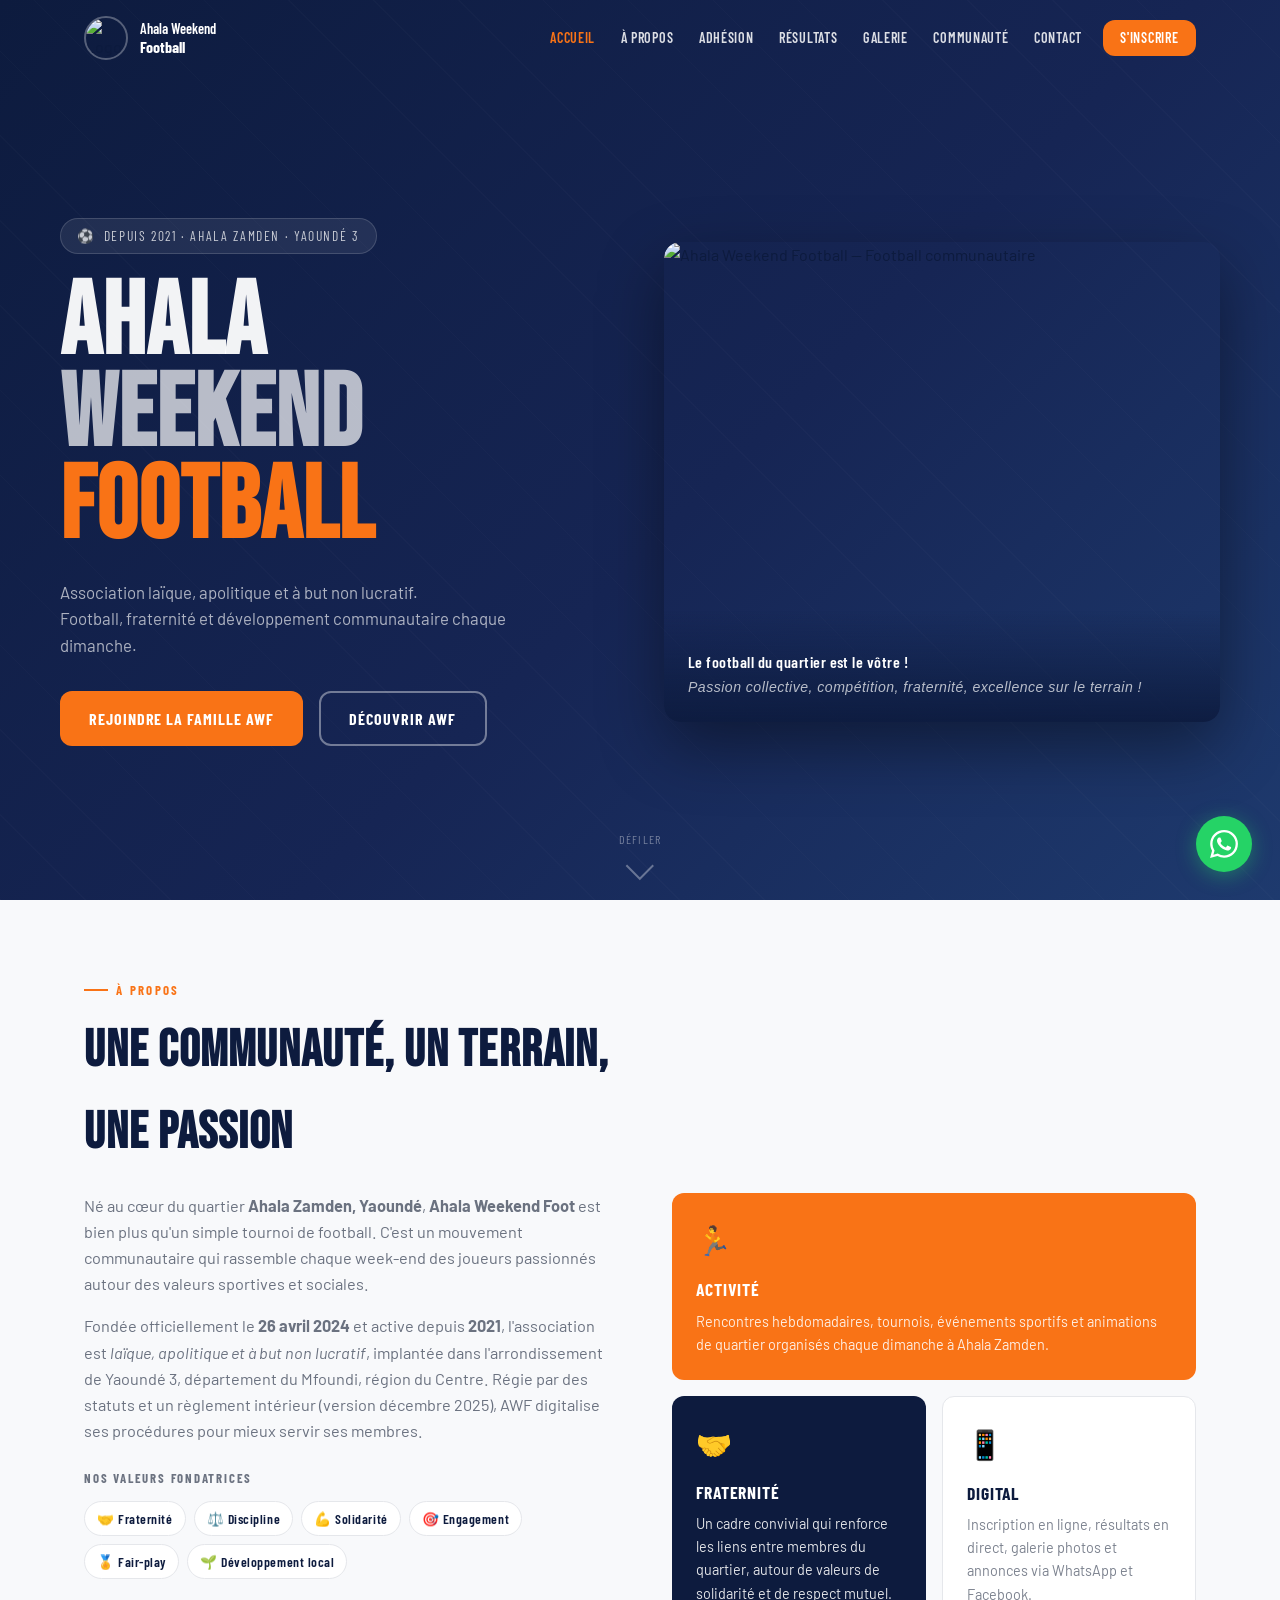
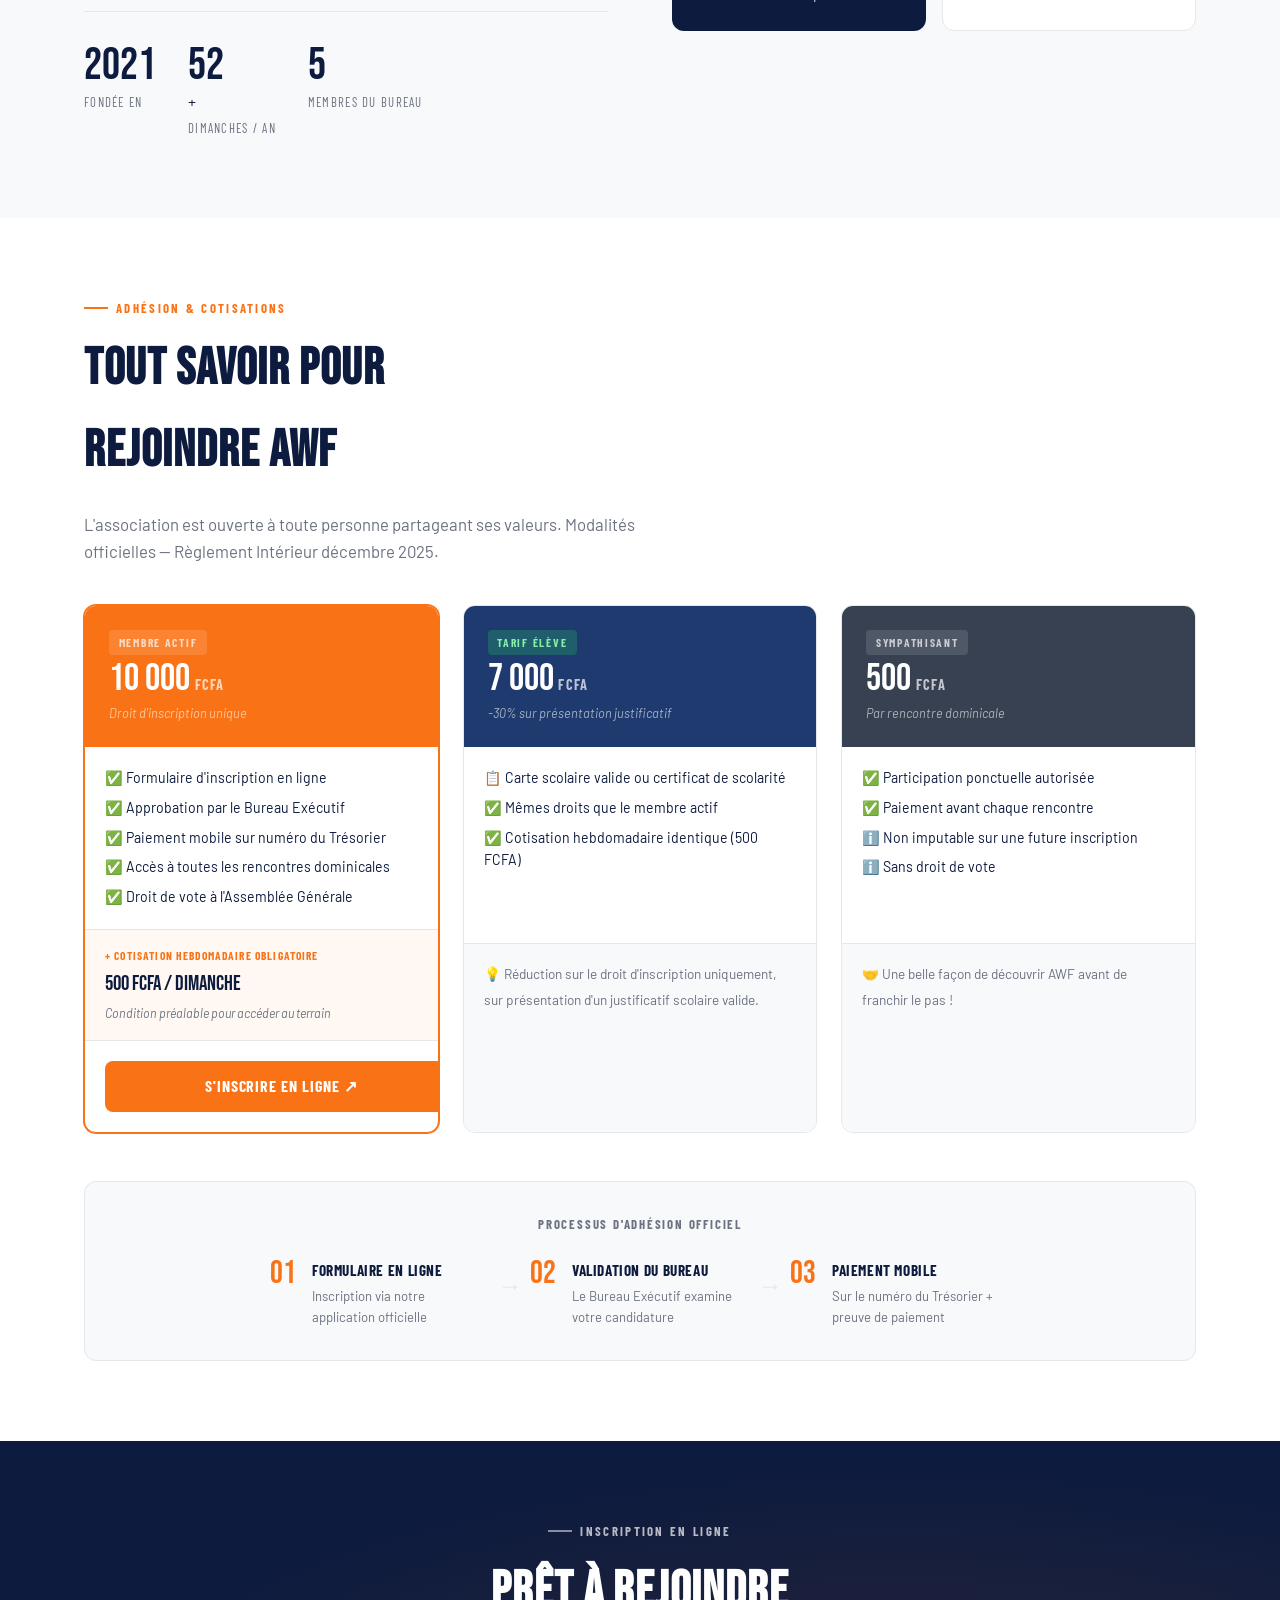
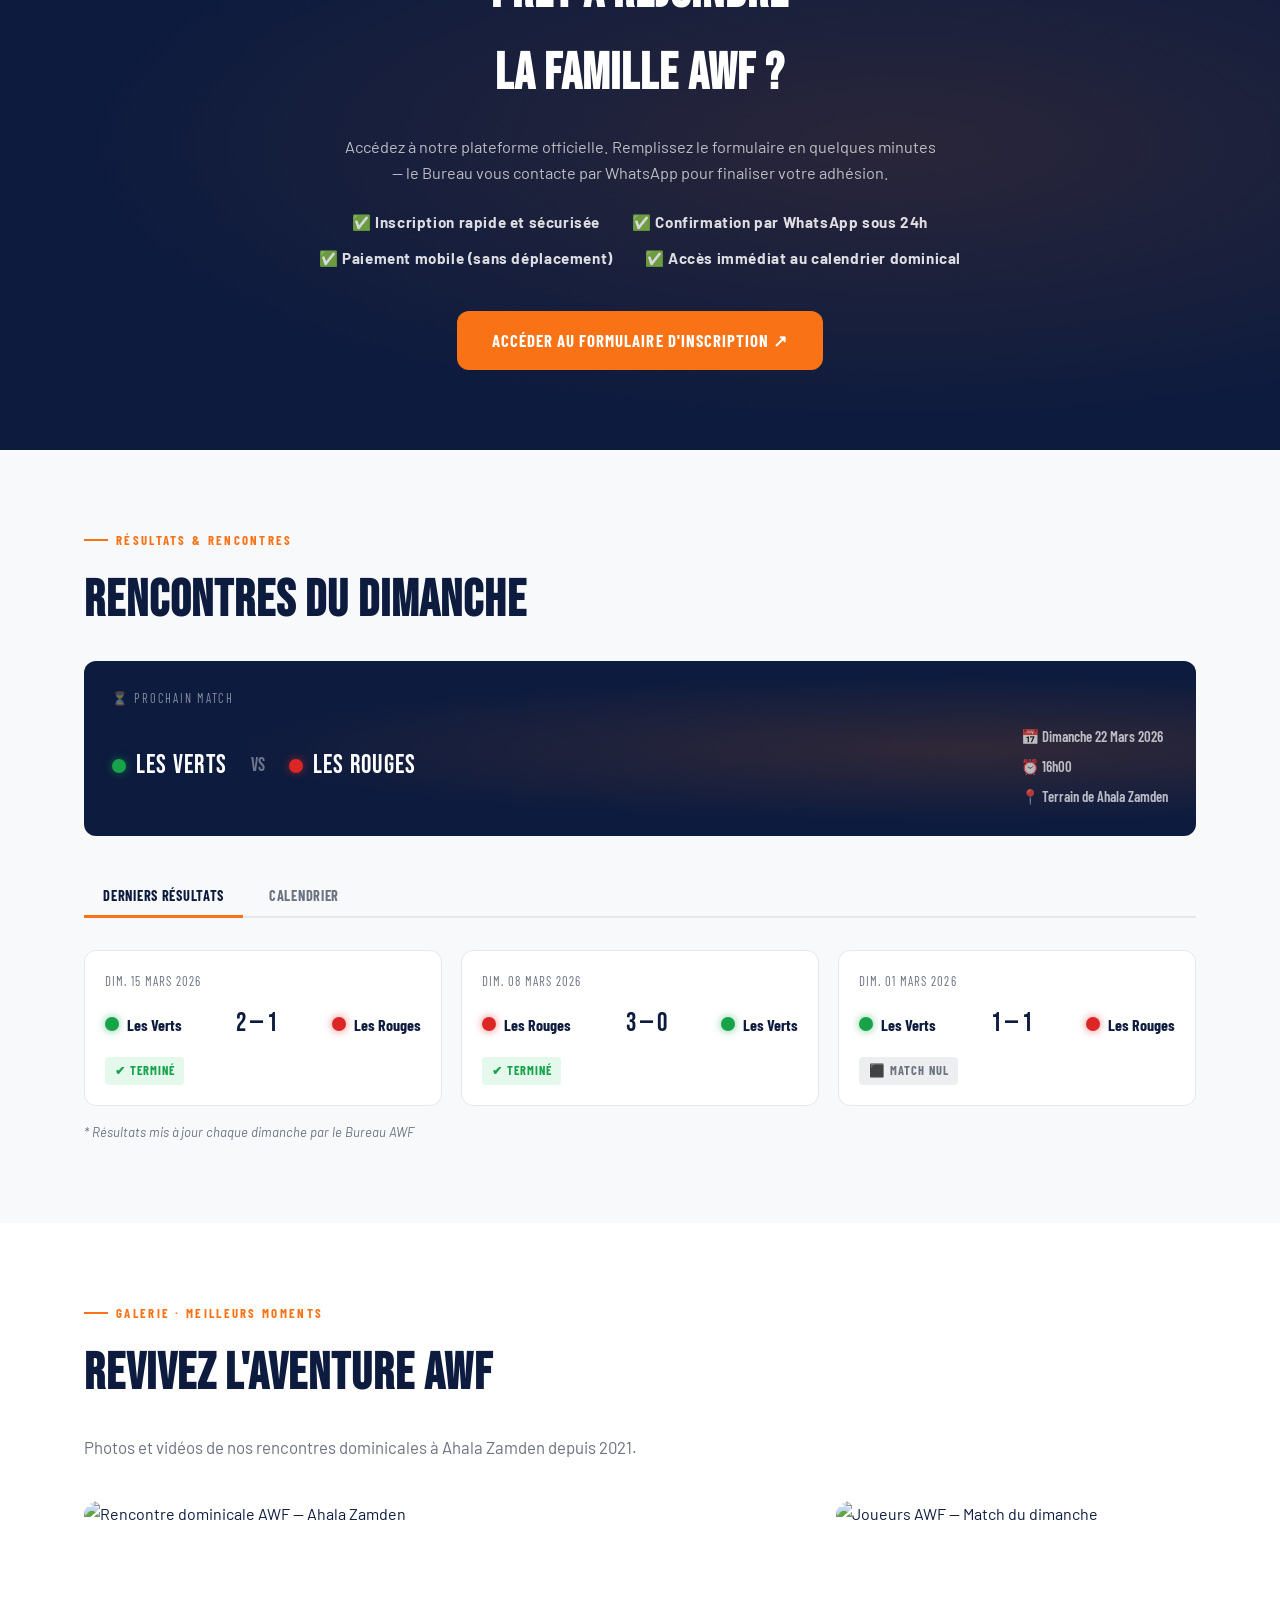
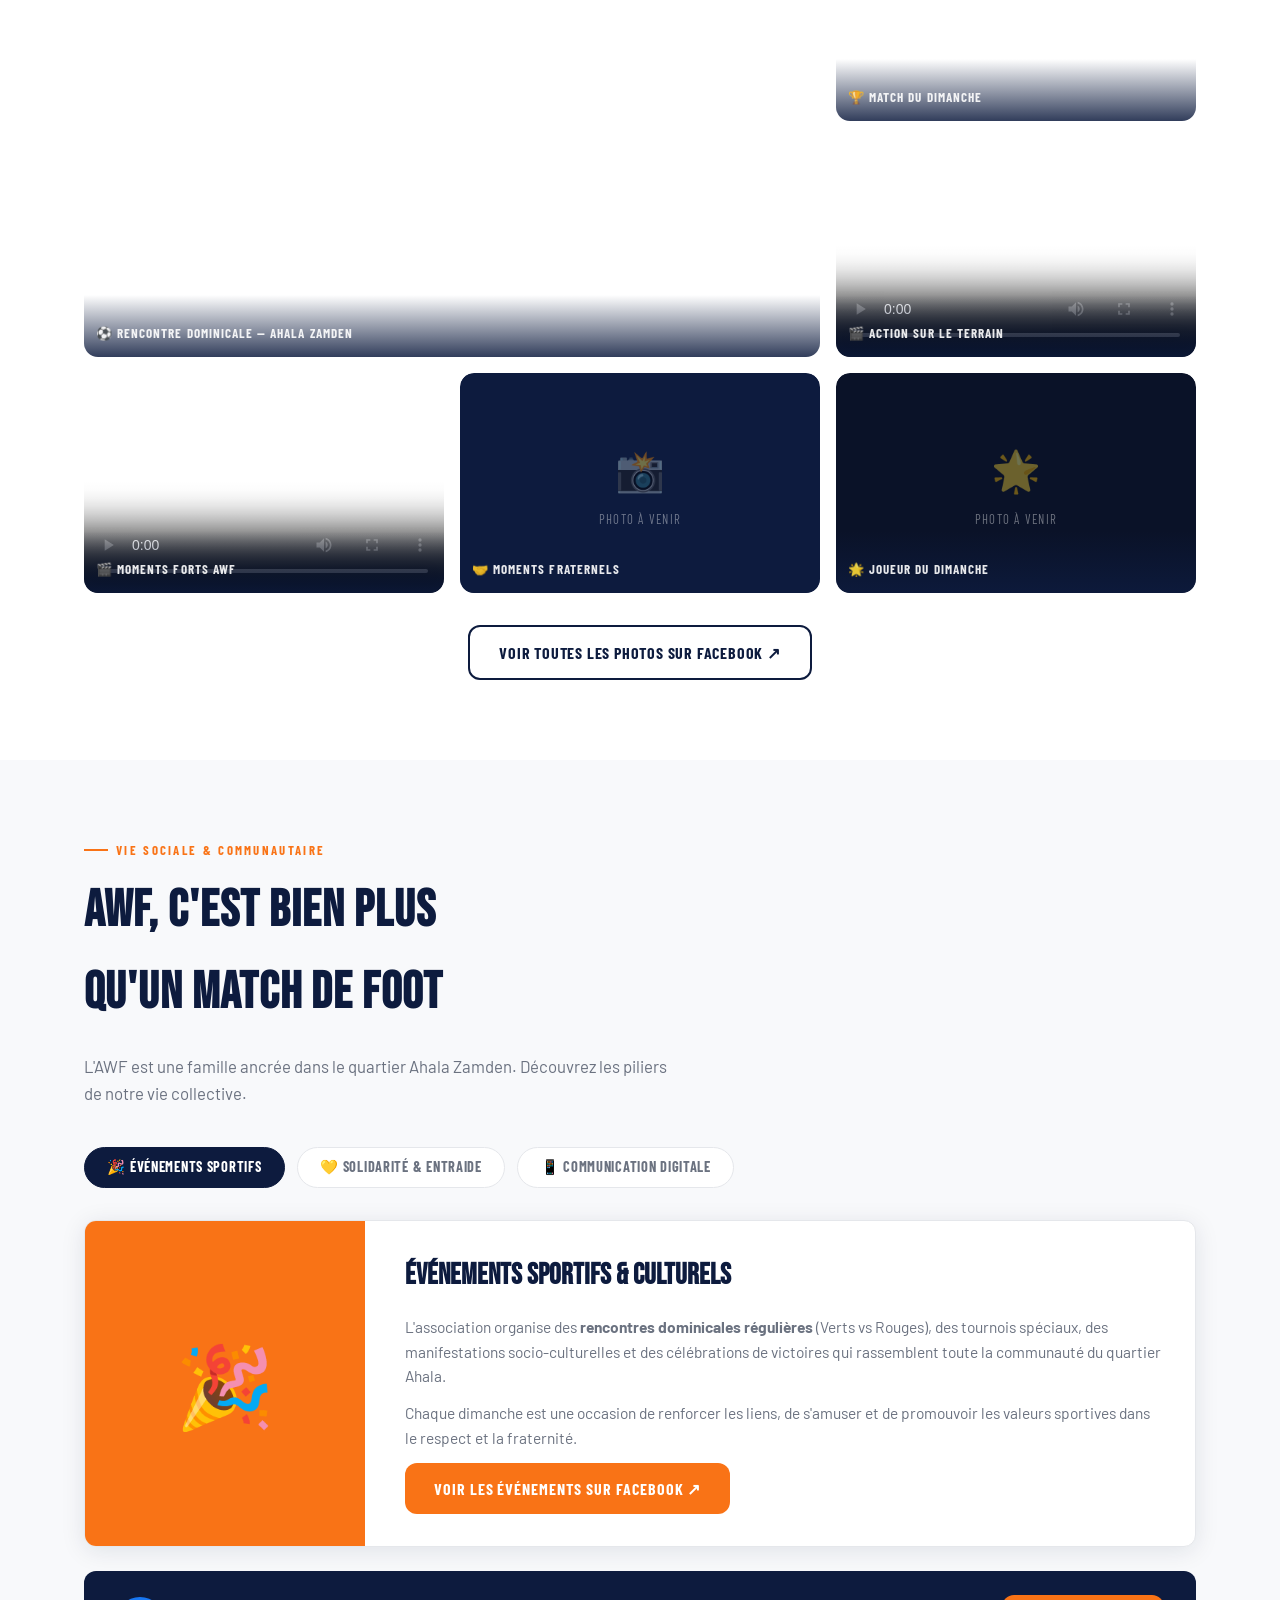
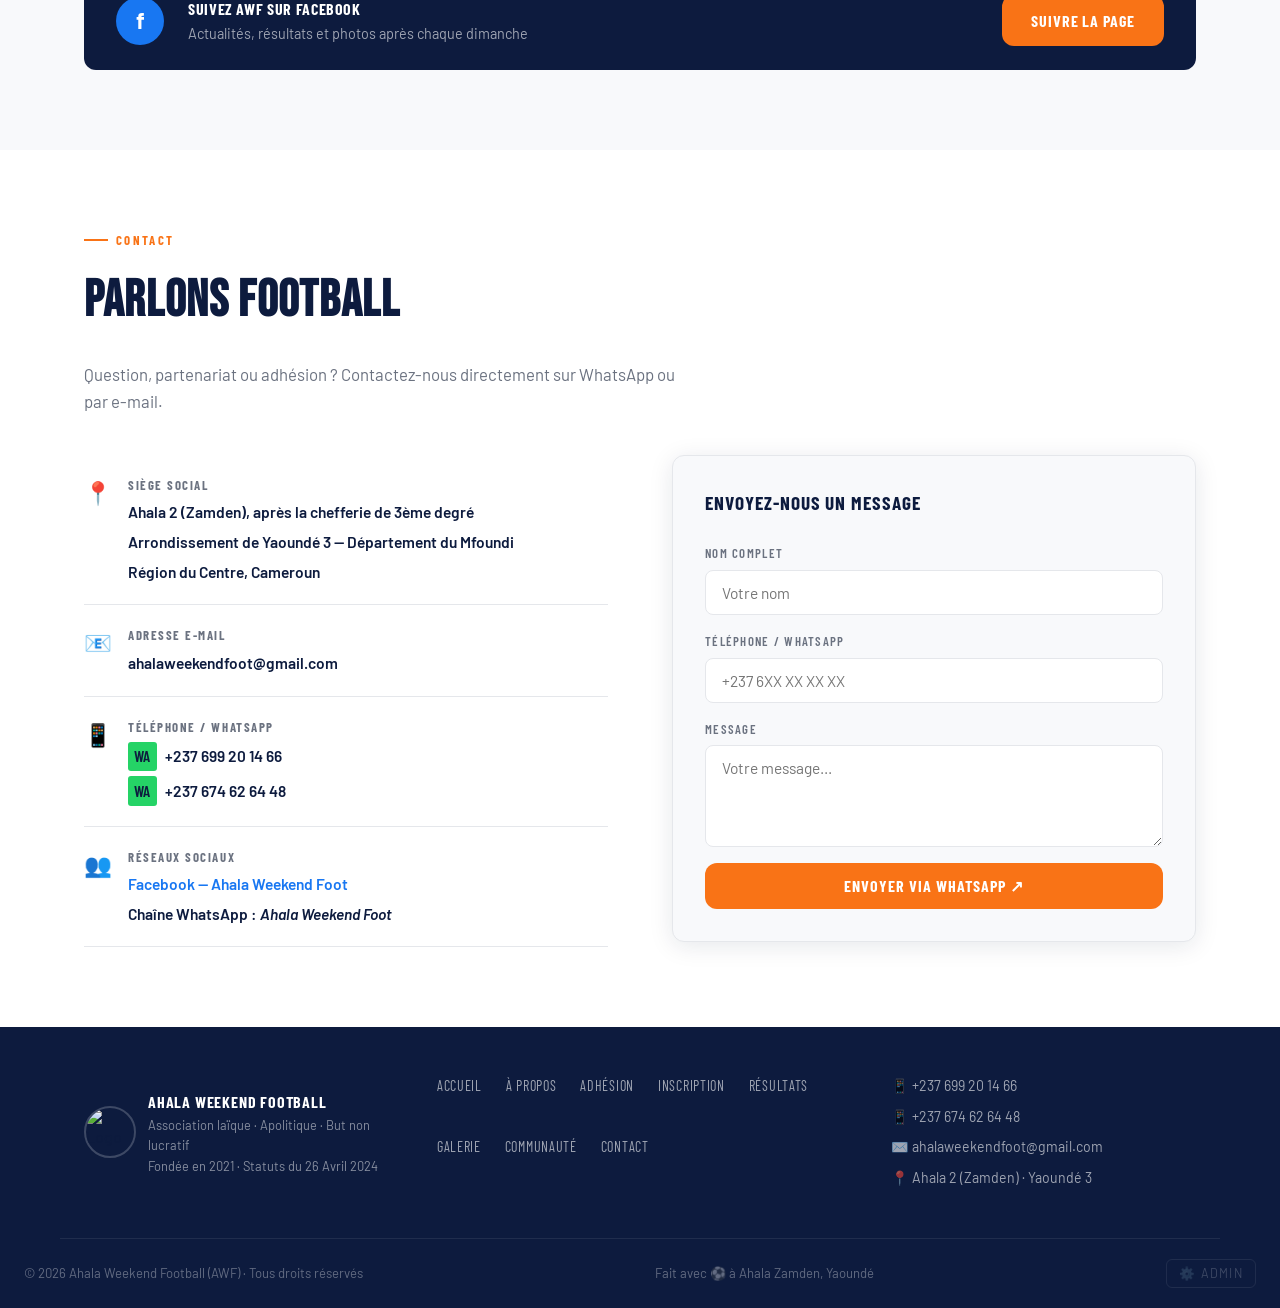
==== commit 90e45c3f: "Add files via upload" ====
--- a/index.html
+++ b/index.html
@@ -13,6 +13,136 @@
   <!-- ✅ FAVICON : logo AWF dans l'onglet du navigateur -->
   <link rel="icon" type="image/jpeg" href="https://res.cloudinary.com/dejyxmgcn/image/upload/f_auto,q_auto,w_64,h_64,c_fill,r_max/v1773712160/WhatsApp_Image_2025-08-13_at_3.56.59_PM_i4ih6p.jpg" />
   <link rel="apple-touch-icon" href="https://res.cloudinary.com/dejyxmgcn/image/upload/f_auto,q_auto,w_180,h_180,c_fill,r_max/v1773712160/WhatsApp_Image_2025-08-13_at_3.56.59_PM_i4ih6p.jpg" />
+
+  <!-- ===== SEO COMPLET ===== -->
+  <meta name="robots" content="index, follow" />
+  <meta name="googlebot" content="index, follow" />
+  <meta name="language" content="French" />
+  <meta name="author" content="Ahala Weekend Football (AWF)" />
+  <meta name="keywords" content="Ahala Weekend Football, AWF, football Yaoundé, tournoi football Cameroun, football quartier Ahala, football communautaire Yaoundé, Ahala Zamden football, association football Yaoundé 3, football semaine Cameroun, inscription football Yaoundé" />
+  <meta name="geo.region" content="CM-CE" />
+  <meta name="geo.placename" content="Yaoundé, Cameroun" />
+  <meta name="geo.position" content="3.8480;11.5021" />
+  <meta name="ICBM" content="3.8480, 11.5021" />
+
+  <!-- Open Graph / Facebook -->
+  <meta property="og:site_name" content="Ahala Weekend Football (AWF)" />
+  <meta property="og:locale" content="fr_CM" />
+  <meta property="og:url" content="https://ahalaweekendfoot.netlify.app/" />
+
+  <!-- Twitter Card -->
+  <meta name="twitter:card" content="summary_large_image" />
+  <meta name="twitter:title" content="Ahala Weekend Football (AWF) — Football communautaire à Yaoundé" />
+  <meta name="twitter:description" content="Association de football fondée en 2021 à Ahala Zamden, Yaoundé 3. Rencontres chaque dimanche. Rejoignez la famille AWF !" />
+  <meta name="twitter:image" content="https://res.cloudinary.com/dejyxmgcn/image/upload/f_auto,q_auto,w_1200/v1773712077/WhatsApp_Image_2025-08-13_at_3.38.52_PM_glcks6.jpg" />
+
+  <!-- Canonical URL -->
+  <link rel="canonical" href="https://ahalaweekendfoot.netlify.app/" />
+
+  <!-- JSON-LD : Données structurées pour Google -->
+  <script type="application/ld+json">
+  {
+    "@context": "https://schema.org",
+    "@graph": [
+      {
+        "@type": "SportsOrganization",
+        "@id": "https://ahalaweekendfoot.netlify.app/#organization",
+        "name": "Ahala Weekend Football (AWF)",
+        "alternateName": "AWF",
+        "description": "Association de football communautaire fondée en 2021 à Ahala Zamden, Yaoundé 3. Rencontres chaque dimanche. Valeurs de fraternité, discipline et solidarité.",
+        "url": "https://ahalaweekendfoot.netlify.app/",
+        "logo": "https://res.cloudinary.com/dejyxmgcn/image/upload/f_auto,q_auto,w_400/v1773712160/WhatsApp_Image_2025-08-13_at_3.56.59_PM_i4ih6p.jpg",
+        "image": "https://res.cloudinary.com/dejyxmgcn/image/upload/f_auto,q_auto,w_1200/v1773712077/WhatsApp_Image_2025-08-13_at_3.38.52_PM_glcks6.jpg",
+        "foundingDate": "2021",
+        "sport": "Football",
+        "email": "ahalaweekendfoot@gmail.com",
+        "telephone": ["+237699201466", "+237674626448"],
+        "address": {
+          "@type": "PostalAddress",
+          "streetAddress": "Ahala 2 (Zamden), après la chefferie de 3ème degré",
+          "addressLocality": "Yaoundé",
+          "addressRegion": "Centre",
+          "addressCountry": "CM"
+        },
+        "sameAs": [
+          "https://www.facebook.com/share/1CoajaYNa3/"
+        ],
+        "contactPoint": [
+          {
+            "@type": "ContactPoint",
+            "telephone": "+237699201466",
+            "contactType": "customer service",
+            "availableLanguage": "French",
+            "contactOption": "WhatsApp"
+          }
+        ]
+      },
+      {
+        "@type": "WebSite",
+        "@id": "https://ahalaweekendfoot.netlify.app/#website",
+        "url": "https://ahalaweekendfoot.netlify.app/",
+        "name": "Ahala Weekend Football (AWF)",
+        "description": "Site officiel de l'Association Ahala Weekend Football — Football communautaire à Yaoundé",
+        "publisher": {"@id": "https://ahalaweekendfoot.netlify.app/#organization"},
+        "inLanguage": "fr-CM",
+        "potentialAction": {
+          "@type": "SearchAction",
+          "target": "https://ahalaweekendfoot.netlify.app/?q={search_term_string}",
+          "query-input": "required name=search_term_string"
+        }
+      },
+      {
+        "@type": "WebPage",
+        "@id": "https://ahalaweekendfoot.netlify.app/#webpage",
+        "url": "https://ahalaweekendfoot.netlify.app/",
+        "name": "Ahala Weekend Football (AWF) — Football communautaire à Yaoundé 3",
+        "isPartOf": {"@id": "https://ahalaweekendfoot.netlify.app/#website"},
+        "about": {"@id": "https://ahalaweekendfoot.netlify.app/#organization"},
+        "description": "Association de football fondée en 2021 à Ahala Zamden, Yaoundé 3. Rencontres chaque dimanche, classements, galerie et inscriptions en ligne.",
+        "inLanguage": "fr-CM",
+        "breadcrumb": {
+          "@type": "BreadcrumbList",
+          "itemListElement": [
+            {"@type": "ListItem","position":1,"name":"Accueil","item":"https://ahalaweekendfoot.netlify.app/"},
+            {"@type": "ListItem","position":2,"name":"À propos","item":"https://ahalaweekendfoot.netlify.app/#apropos"},
+            {"@type": "ListItem","position":3,"name":"Inscription","item":"https://ahalaweekendfoot.netlify.app/#inscription"},
+            {"@type": "ListItem","position":4,"name":"Résultats","item":"https://ahalaweekendfoot.netlify.app/#classements"},
+            {"@type": "ListItem","position":5,"name":"Contact","item":"https://ahalaweekendfoot.netlify.app/#contact"}
+          ]
+        }
+      },
+      {
+        "@type": "LocalBusiness",
+        "name": "Ahala Weekend Football (AWF)",
+        "image": "https://res.cloudinary.com/dejyxmgcn/image/upload/f_auto,q_auto,w_1200/v1773712077/WhatsApp_Image_2025-08-13_at_3.38.52_PM_glcks6.jpg",
+        "telephone": "+237699201466",
+        "email": "ahalaweekendfoot@gmail.com",
+        "url": "https://ahalaweekendfoot.netlify.app/",
+        "address": {
+          "@type": "PostalAddress",
+          "streetAddress": "Ahala Zamden",
+          "addressLocality": "Yaoundé",
+          "addressRegion": "Centre",
+          "postalCode": "237",
+          "addressCountry": "CM"
+        },
+        "geo": {
+          "@type": "GeoCoordinates",
+          "latitude": 3.8480,
+          "longitude": 11.5021
+        },
+        "openingHoursSpecification": {
+          "@type": "OpeningHoursSpecification",
+          "dayOfWeek": "Sunday",
+          "opens": "14:00",
+          "closes": "20:00"
+        },
+        "priceRange": "500-10000 FCFA",
+        "currenciesAccepted": "XAF"
+      }
+    ]
+  }
+  </script>
 
   <link rel="preconnect" href="https://fonts.googleapis.com" />
   <link rel="preconnect" href="https://fonts.gstatic.com" crossorigin />
@@ -297,7 +427,7 @@
             </div>
           </div>
           <div class="pm-meta">
-            <span class="pm-info">📅 <span id="pm-date">Dimanche 23 Mars 2025</span></span>
+            <span class="pm-info">📅 <span id="pm-date">Dimanche 22 Mars 2026</span></span>
             <span class="pm-info">⏰ <span id="pm-heure">16h00</span></span>
             <span class="pm-info">📍 <span id="pm-lieu">Terrain de Ahala Zamden</span></span>
           </div>
@@ -314,7 +444,7 @@
         <div class="results-grid" id="resultatsList">
 
           <div class="match-card result">
-            <span class="match-date">Dim. 16 Mars 2025</span>
+            <span class="match-date">Dim. 15 Mars 2026</span>
             <div class="match-score">
               <div class="match-team">
                 <span class="team-color-dot vert"></span>
@@ -330,7 +460,7 @@
           </div>
 
           <div class="match-card result">
-            <span class="match-date">Dim. 09 Mars 2025</span>
+            <span class="match-date">Dim. 08 Mars 2026</span>
             <div class="match-score">
               <div class="match-team">
                 <span class="team-color-dot rouge"></span>
@@ -346,7 +476,7 @@
           </div>
 
           <div class="match-card result">
-            <span class="match-date">Dim. 02 Mars 2025</span>
+            <span class="match-date">Dim. 01 Mars 2026</span>
             <div class="match-score">
               <div class="match-team">
                 <span class="team-color-dot vert"></span>
@@ -369,7 +499,7 @@
       <div class="tab-content" id="tab-prochain-liste">
         <div class="results-grid">
           <div class="match-card upcoming">
-            <span class="match-date">Dim. 23 Mars 2025</span>
+            <span class="match-date">Dim. 22 Mars 2026</span>
             <div class="match-score">
               <div class="match-team">
                 <span class="team-color-dot vert"></span>
@@ -384,7 +514,7 @@
             <span class="match-status avc">⏳ À venir · 16h00</span>
           </div>
           <div class="match-card upcoming">
-            <span class="match-date">Dim. 30 Mars 2025</span>
+            <span class="match-date">Dim. 29 Mars 2026</span>
             <div class="match-score">
               <div class="match-team">
                 <span class="team-color-dot rouge"></span>
@@ -698,8 +828,9 @@
       </div>
     </div>
     <div class="footer-bottom">
-      <span>© 2025 Ahala Weekend Football (AWF) · Tous droits réservés</span>
+      <span>© 2026 Ahala Weekend Football (AWF) · Tous droits réservés</span>
       <span>Fait avec ⚽ à Ahala Zamden, Yaoundé</span>
+      <a href="admin.html" class="admin-link" title="Espace administration">⚙️ Admin</a>
     </div>
   </footer>
 
--- a/style.css
+++ b/style.css
@@ -454,3 +454,22 @@
   background: rgba(100,116,139,0.1);
   color: #475569;
 }
+
+/* ===== BOUTON ADMIN (footer discret) ===== */
+.admin-link {
+  font-family: var(--font-c);
+  font-size: 0.78rem;
+  letter-spacing: 0.1em;
+  text-transform: uppercase;
+  color: rgba(255,255,255,0.2);
+  padding: 0.25rem 0.75rem;
+  border: 1px solid rgba(255,255,255,0.08);
+  border-radius: 6px;
+  transition: all 0.2s;
+  text-decoration: none;
+}
+.admin-link:hover {
+  color: rgba(255,255,255,0.7);
+  border-color: rgba(255,255,255,0.25);
+  background: rgba(255,255,255,0.05);
+}
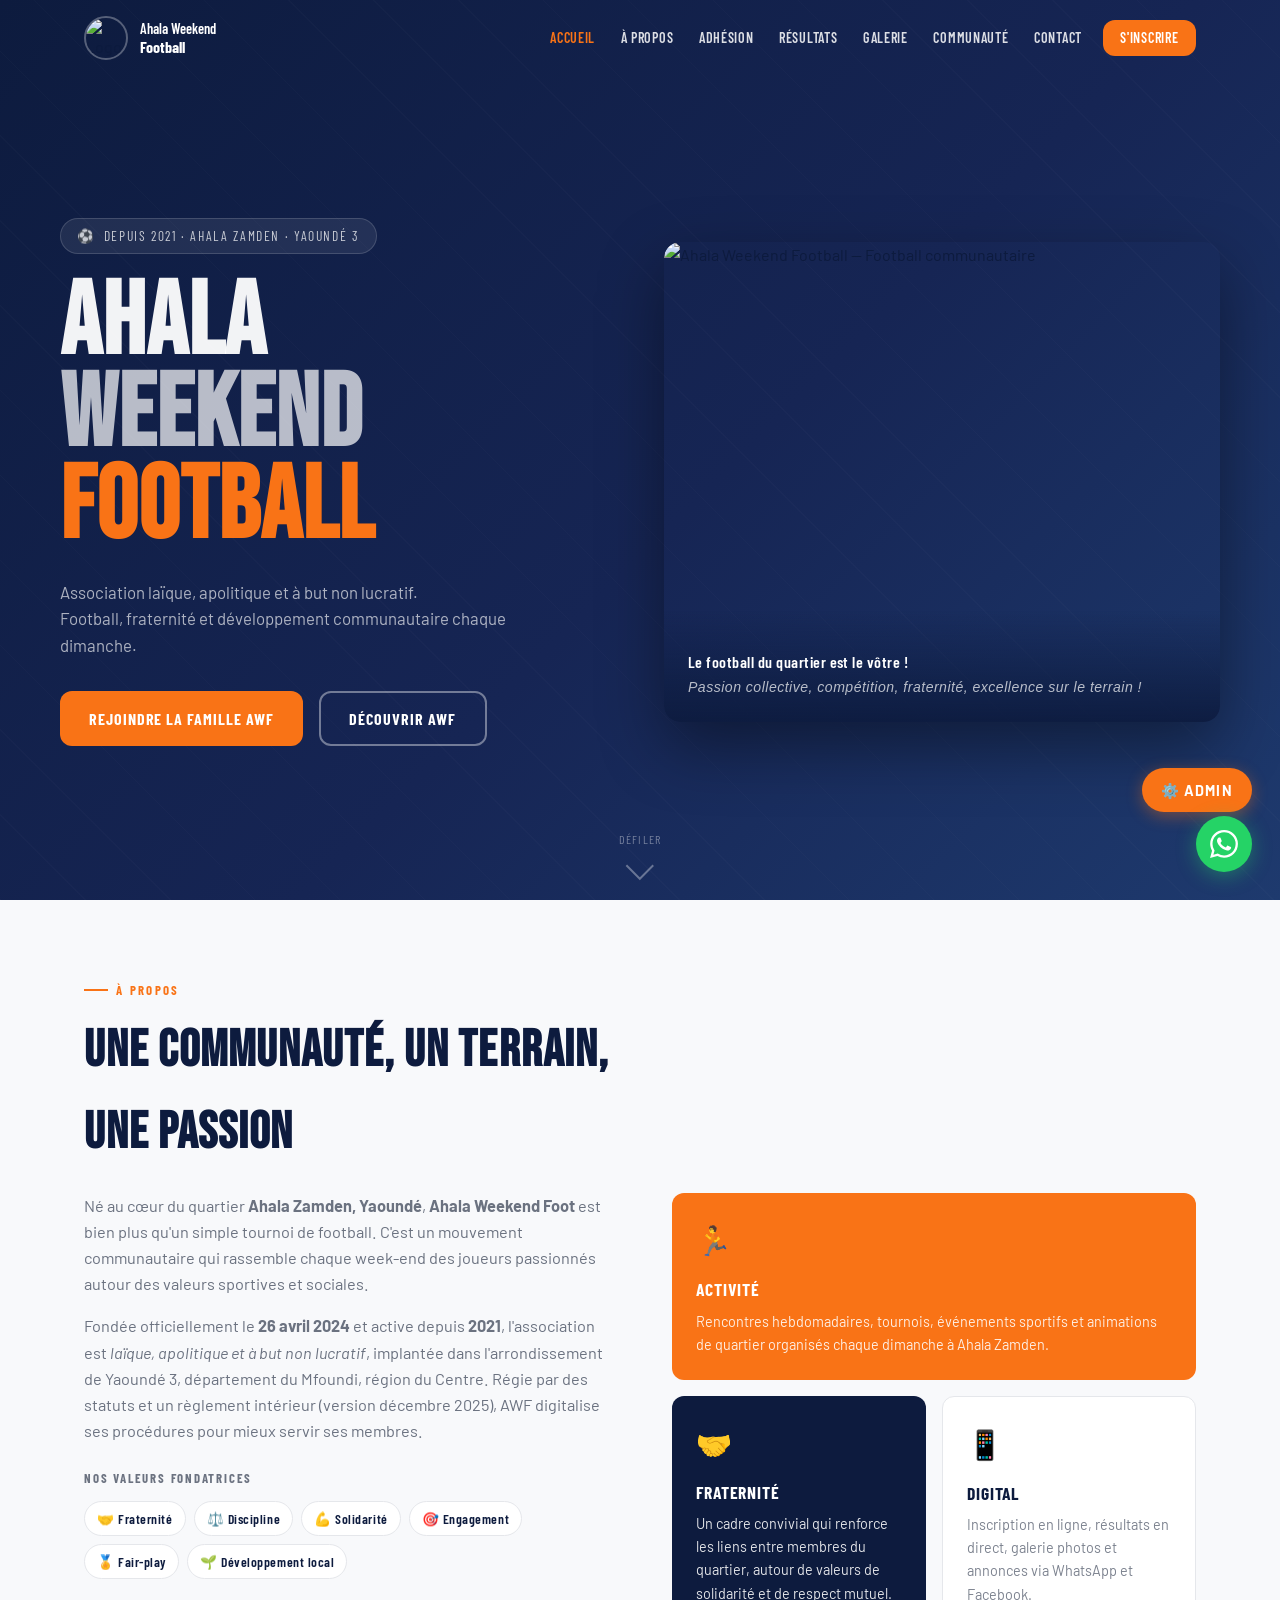
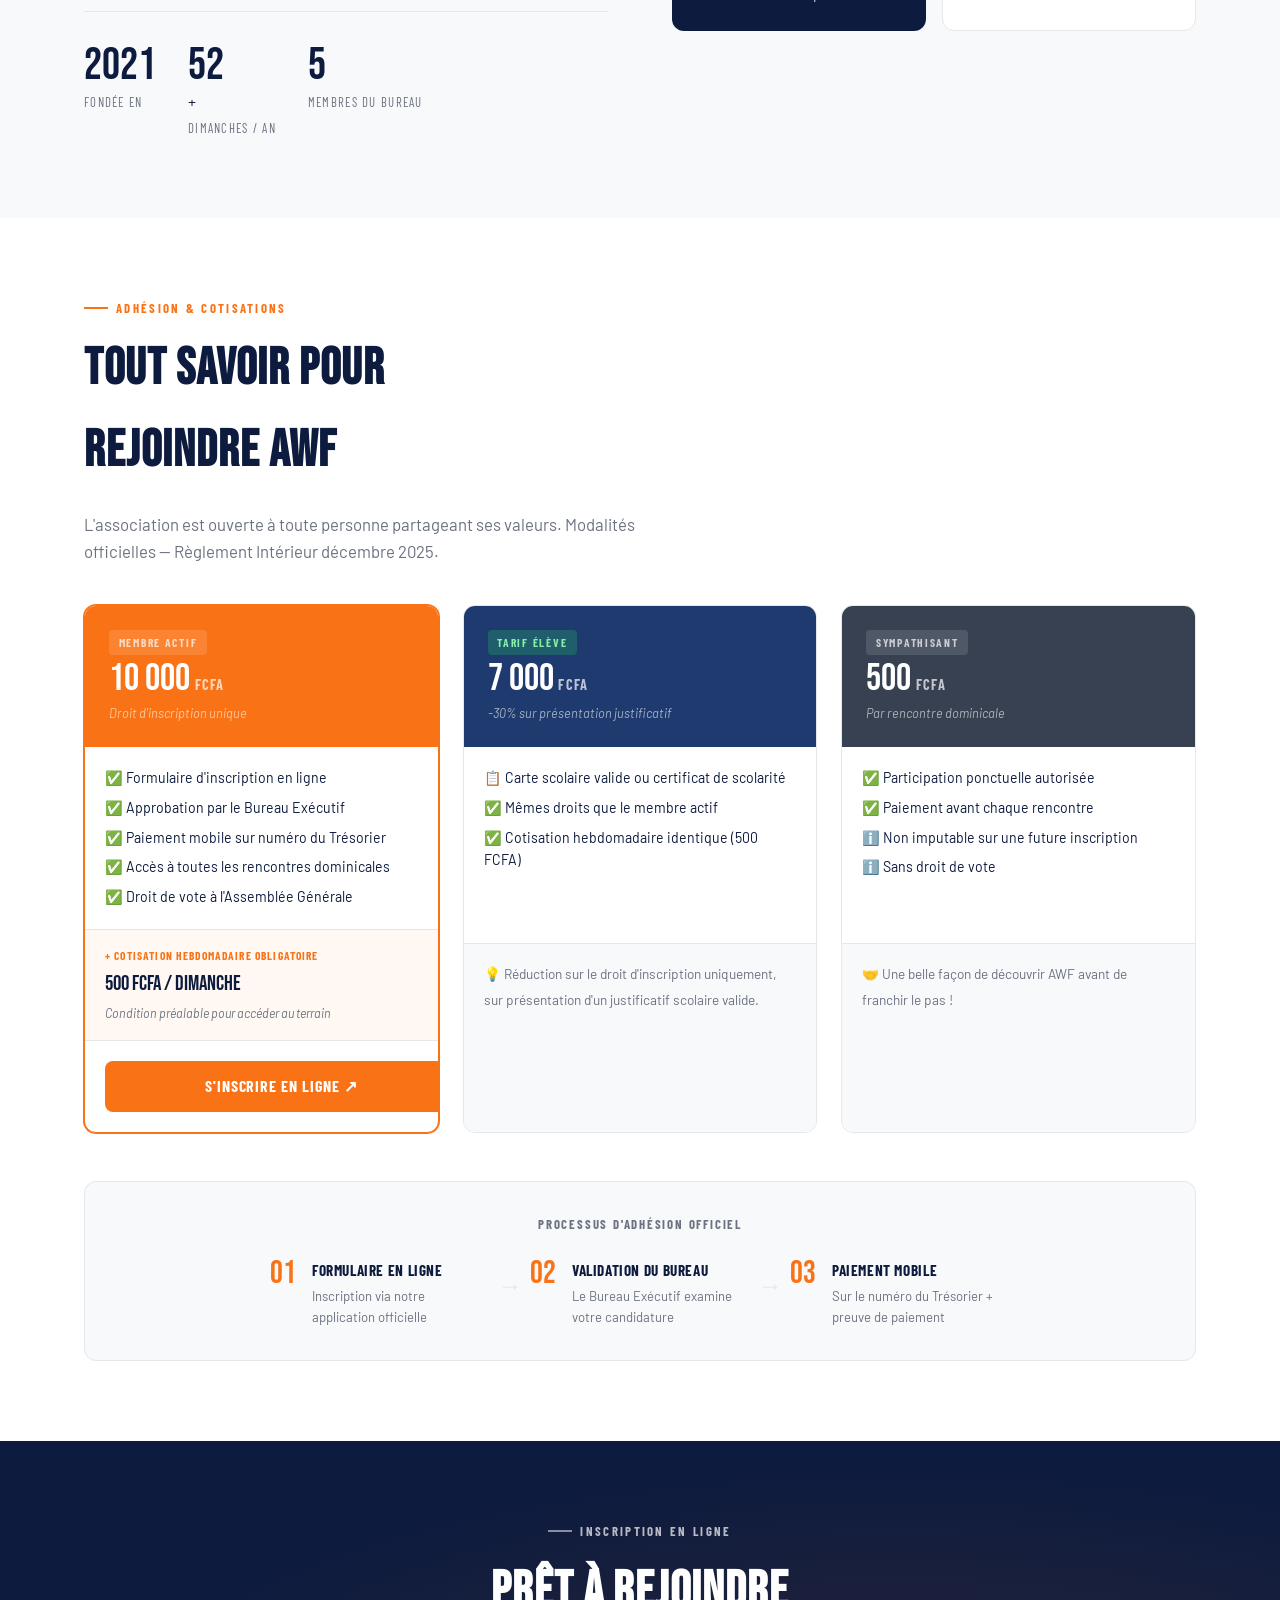
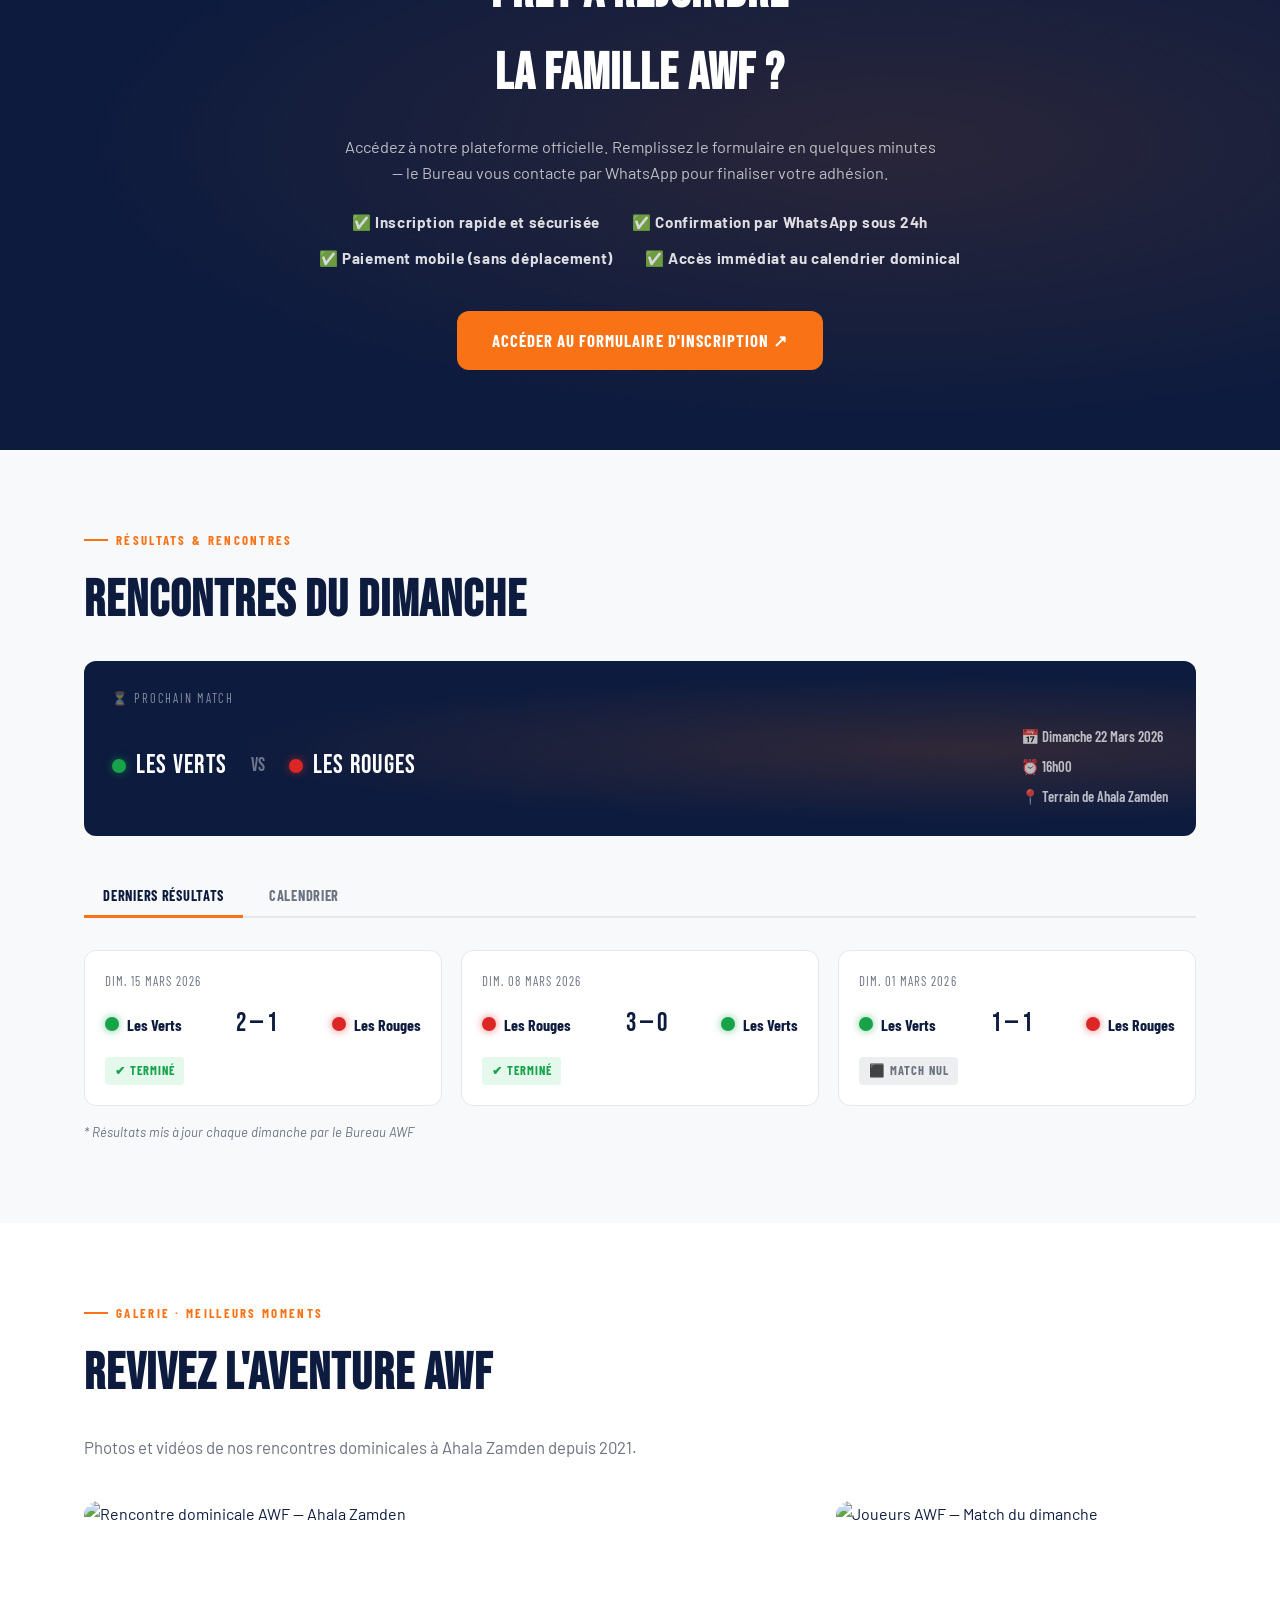
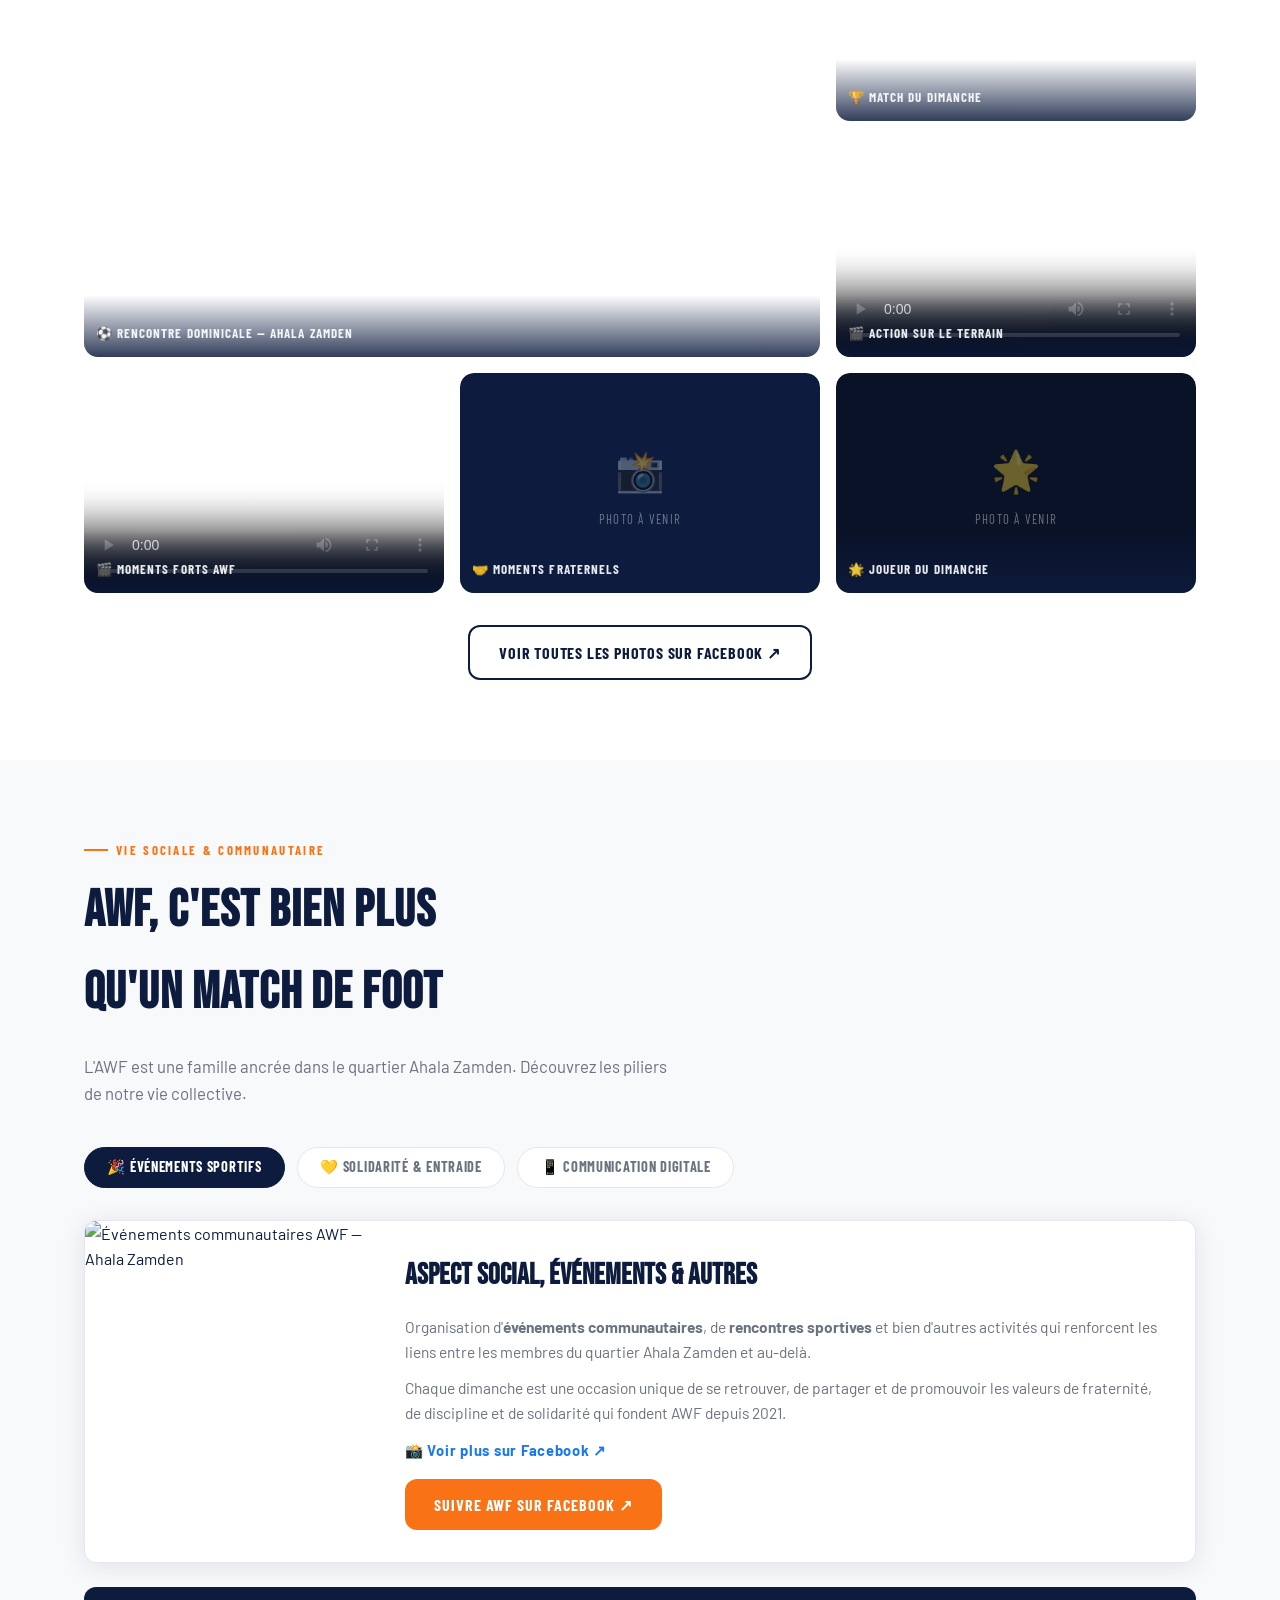
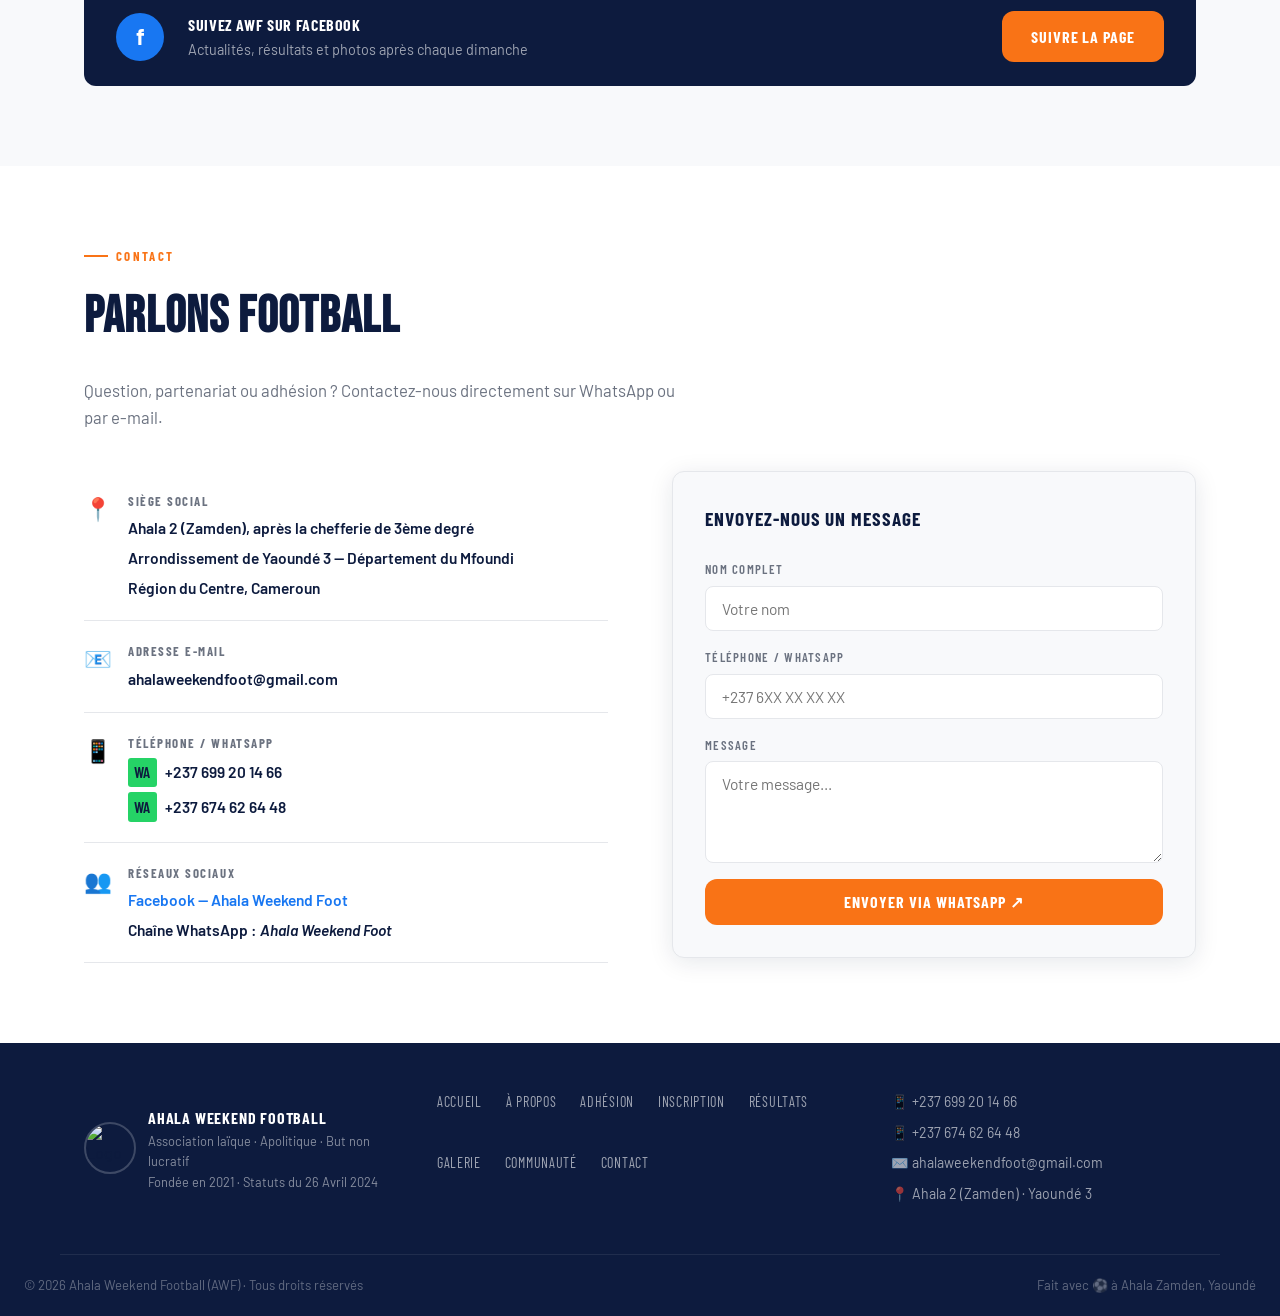
==== commit 0b134d1b: "Add files via upload" ====
--- a/index.html
+++ b/index.html
@@ -646,14 +646,46 @@
 
       <div class="comm-content active" id="comm-activites">
         <div class="comm-card">
-          <div class="comm-visual orange-bg">
-            <span class="comm-big-icon">🎉</span>
-          </div>
+          <!-- Photo de couverture cliquable → diaporama Cloudinary -->
+          <a href="#" class="comm-cover-link" onclick="openSlideshow();return false;" title="Voir toutes les photos">
+            <div class="comm-cover-wrap">
+              <img
+                src="https://res.cloudinary.com/dejyxmgcn/image/upload/f_auto,q_auto,w_600,c_fill,g_auto/v1774077801/WhatsApp_Image_2026-03-21_at_8.16.14_AM_3_du8pml.jpg"
+                alt="Événements communautaires AWF — Ahala Zamden"
+                class="comm-cover-img"
+                loading="lazy"
+              />
+              <div class="comm-cover-overlay">
+                <span class="comm-cover-icon">🖼️</span>
+                <span class="comm-cover-label">Voir toutes les photos</span>
+              </div>
+            </div>
+          </a>
           <div class="comm-text">
-            <h3>Événements sportifs & culturels</h3>
-            <p>L'association organise des <strong>rencontres dominicales régulières</strong> (Verts vs Rouges), des tournois spéciaux, des manifestations socio-culturelles et des célébrations de victoires qui rassemblent toute la communauté du quartier Ahala.</p>
-            <p>Chaque dimanche est une occasion de renforcer les liens, de s'amuser et de promouvoir les valeurs sportives dans le respect et la fraternité.</p>
-            <a href="https://www.facebook.com/share/1CoajaYNa3/" target="_blank" class="btn-primary">Voir les événements sur Facebook ↗</a>
+            <h3>Aspect social, événements & autres</h3>
+            <p>Organisation d'<strong>événements communautaires</strong>, de <strong>rencontres sportives</strong> et bien d'autres activités qui renforcent les liens entre les membres du quartier Ahala Zamden et au-delà.</p>
+            <p>Chaque dimanche est une occasion unique de se retrouver, de partager et de promouvoir les valeurs de fraternité, de discipline et de solidarité qui fondent AWF depuis 2021.</p>
+            <p class="voir-plus-fb">
+              <a href="https://www.facebook.com/share/1CoajaYNa3/" target="_blank" rel="noopener">
+                📸 Voir plus sur Facebook ↗
+              </a>
+            </p>
+            <a href="https://www.facebook.com/share/1CoajaYNa3/" target="_blank" class="btn-primary">Suivre AWF sur Facebook ↗</a>
+          </div>
+        </div>
+      </div>
+
+      <!-- DIAPORAMA LIGHTBOX -->
+      <div class="slideshow-overlay" id="slideshowOverlay" onclick="closeSlideshow()">
+        <div class="slideshow-box" onclick="event.stopPropagation()">
+          <button class="slide-close" onclick="closeSlideshow()">✕</button>
+          <button class="slide-nav prev" onclick="prevSlide()">‹</button>
+          <button class="slide-nav next" onclick="nextSlide()">›</button>
+          <div class="slide-counter" id="slideCounter">1 / 3</div>
+          <div class="slides-wrap" id="slidesWrap">
+            <img class="slide-img active" src="https://res.cloudinary.com/dejyxmgcn/image/upload/f_auto,q_auto,w_900/v1774077801/WhatsApp_Image_2026-03-21_at_8.16.14_AM_3_du8pml.jpg" alt="Événements AWF 1" />
+            <img class="slide-img" src="https://res.cloudinary.com/dejyxmgcn/image/upload/f_auto,q_auto,w_900/v1773712014/IMG_5893_ec4qe5.jpg" alt="Rencontre dominicale AWF" />
+            <img class="slide-img" src="https://res.cloudinary.com/dejyxmgcn/image/upload/f_auto,q_auto,w_900/v1773712026/IMG_5896_uylu5j.jpg" alt="Match du dimanche AWF" />
           </div>
         </div>
       </div>
@@ -830,7 +862,6 @@
     <div class="footer-bottom">
       <span>© 2026 Ahala Weekend Football (AWF) · Tous droits réservés</span>
       <span>Fait avec ⚽ à Ahala Zamden, Yaoundé</span>
-      <a href="admin.html" class="admin-link" title="Espace administration">⚙️ Admin</a>
     </div>
   </footer>
 
@@ -841,6 +872,41 @@
     </svg>
   </a>
 
+  <!-- ===== BOUTON ADMIN FLOTTANT ===== -->
+  <a href="admin.html" class="admin-float-btn" title="Espace administration AWF">
+    ⚙️ Admin
+  </a>
+
   <script src="script.js"></script>
+  <script>
+    // Slideshow
+    let currentSlide = 0;
+    const slides = document.querySelectorAll('.slide-img');
+
+    function openSlideshow() {
+      document.getElementById('slideshowOverlay').classList.add('open');
+      document.body.style.overflow = 'hidden';
+      showSlide(0);
+    }
+    function closeSlideshow() {
+      document.getElementById('slideshowOverlay').classList.remove('open');
+      document.body.style.overflow = '';
+    }
+    function showSlide(n) {
+      slides.forEach(s => s.classList.remove('active'));
+      currentSlide = (n + slides.length) % slides.length;
+      slides[currentSlide].classList.add('active');
+      document.getElementById('slideCounter').textContent = (currentSlide + 1) + ' / ' + slides.length;
+    }
+    function nextSlide() { showSlide(currentSlide + 1); }
+    function prevSlide() { showSlide(currentSlide - 1); }
+    // Keyboard navigation
+    document.addEventListener('keydown', e => {
+      if (!document.getElementById('slideshowOverlay').classList.contains('open')) return;
+      if (e.key === 'ArrowRight') nextSlide();
+      if (e.key === 'ArrowLeft') prevSlide();
+      if (e.key === 'Escape') closeSlideshow();
+    });
+  </script>
 </body>
 </html>
--- a/style.css
+++ b/style.css
@@ -473,3 +473,205 @@
   border-color: rgba(255,255,255,0.25);
   background: rgba(255,255,255,0.05);
 }
+
+/* ===== COMM-ACTIVITES — Photo de couverture ===== */
+.comm-cover-link {
+  display: block;
+  flex-shrink: 0;
+  width: 280px;
+  text-decoration: none;
+}
+.comm-cover-wrap {
+  position: relative;
+  width: 100%;
+  height: 100%;
+  min-height: 260px;
+  overflow: hidden;
+  border-radius: 0;
+  cursor: pointer;
+}
+.comm-cover-img {
+  width: 100%;
+  height: 100%;
+  min-height: 260px;
+  object-fit: cover;
+  display: block;
+  transition: transform 0.4s ease;
+}
+.comm-cover-link:hover .comm-cover-img {
+  transform: scale(1.06);
+}
+.comm-cover-overlay {
+  position: absolute;
+  inset: 0;
+  background: linear-gradient(transparent 40%, rgba(13,27,62,0.75));
+  display: flex;
+  flex-direction: column;
+  align-items: center;
+  justify-content: flex-end;
+  padding: 1.2rem;
+  opacity: 0;
+  transition: opacity 0.3s;
+}
+.comm-cover-link:hover .comm-cover-overlay {
+  opacity: 1;
+}
+.comm-cover-icon { font-size: 2rem; margin-bottom: 0.3rem; }
+.comm-cover-label {
+  font-family: var(--font-c);
+  font-size: 0.85rem;
+  font-weight: 700;
+  letter-spacing: 0.08em;
+  text-transform: uppercase;
+  color: white;
+}
+.voir-plus-fb {
+  margin: 0.5rem 0 1rem !important;
+}
+.voir-plus-fb a {
+  font-family: var(--font-c);
+  font-size: 0.92rem;
+  font-weight: 700;
+  letter-spacing: 0.05em;
+  color: #1877f2;
+  text-decoration: none;
+  transition: color 0.2s;
+}
+.voir-plus-fb a:hover { color: var(--orange); }
+
+/* ===== DIAPORAMA LIGHTBOX ===== */
+.slideshow-overlay {
+  position: fixed;
+  inset: 0;
+  background: rgba(0,0,0,0.92);
+  z-index: 2000;
+  display: none;
+  align-items: center;
+  justify-content: center;
+  padding: 1rem;
+}
+.slideshow-overlay.open {
+  display: flex;
+}
+.slideshow-box {
+  position: relative;
+  max-width: 900px;
+  width: 100%;
+  border-radius: 16px;
+  overflow: hidden;
+  background: #000;
+  box-shadow: 0 32px 80px rgba(0,0,0,0.6);
+}
+.slides-wrap {
+  position: relative;
+  width: 100%;
+  min-height: 300px;
+  max-height: 80vh;
+  display: flex;
+  align-items: center;
+  justify-content: center;
+  background: #111;
+}
+.slide-img {
+  display: none;
+  width: 100%;
+  max-height: 80vh;
+  object-fit: contain;
+}
+.slide-img.active { display: block; }
+.slide-close {
+  position: absolute;
+  top: 1rem;
+  right: 1rem;
+  background: rgba(255,255,255,0.15);
+  border: none;
+  color: white;
+  width: 40px;
+  height: 40px;
+  border-radius: 50%;
+  font-size: 1.2rem;
+  cursor: pointer;
+  z-index: 10;
+  transition: background 0.2s;
+  display: flex;
+  align-items: center;
+  justify-content: center;
+}
+.slide-close:hover { background: var(--orange); }
+.slide-nav {
+  position: absolute;
+  top: 50%;
+  transform: translateY(-50%);
+  background: rgba(255,255,255,0.15);
+  border: none;
+  color: white;
+  width: 48px;
+  height: 48px;
+  border-radius: 50%;
+  font-size: 1.8rem;
+  cursor: pointer;
+  z-index: 10;
+  transition: background 0.2s;
+  display: flex;
+  align-items: center;
+  justify-content: center;
+  line-height: 1;
+}
+.slide-nav:hover { background: var(--orange); }
+.slide-nav.prev { left: 1rem; }
+.slide-nav.next { right: 1rem; }
+.slide-counter {
+  position: absolute;
+  bottom: 1rem;
+  left: 50%;
+  transform: translateX(-50%);
+  font-family: var(--font-c);
+  font-size: 0.85rem;
+  font-weight: 700;
+  letter-spacing: 0.1em;
+  color: rgba(255,255,255,0.7);
+  background: rgba(0,0,0,0.5);
+  padding: 0.3rem 0.8rem;
+  border-radius: 50px;
+}
+
+/* ===== BOUTON ADMIN FLOTTANT ===== */
+.admin-float-btn {
+  position: fixed;
+  bottom: 5.5rem;
+  right: 1.75rem;
+  background: var(--orange);
+  color: white;
+  font-family: var(--font-c);
+  font-size: 0.9rem;
+  font-weight: 700;
+  letter-spacing: 0.08em;
+  text-transform: uppercase;
+  padding: 0.65rem 1.2rem;
+  border-radius: 50px;
+  text-decoration: none;
+  box-shadow: 0 4px 16px rgba(249,115,22,0.4);
+  z-index: 998;
+  transition: all 0.2s;
+  display: flex;
+  align-items: center;
+  gap: 0.4rem;
+}
+.admin-float-btn:hover {
+  background: var(--orange-dark);
+  transform: translateY(-2px);
+  box-shadow: 0 8px 24px rgba(249,115,22,0.5);
+}
+
+/* Responsive comm-cover */
+@media (max-width: 900px) {
+  .comm-cover-link {
+    width: 100%;
+  }
+  .comm-cover-wrap {
+    min-height: 200px;
+  }
+  .comm-cover-img {
+    min-height: 200px;
+  }
+}
